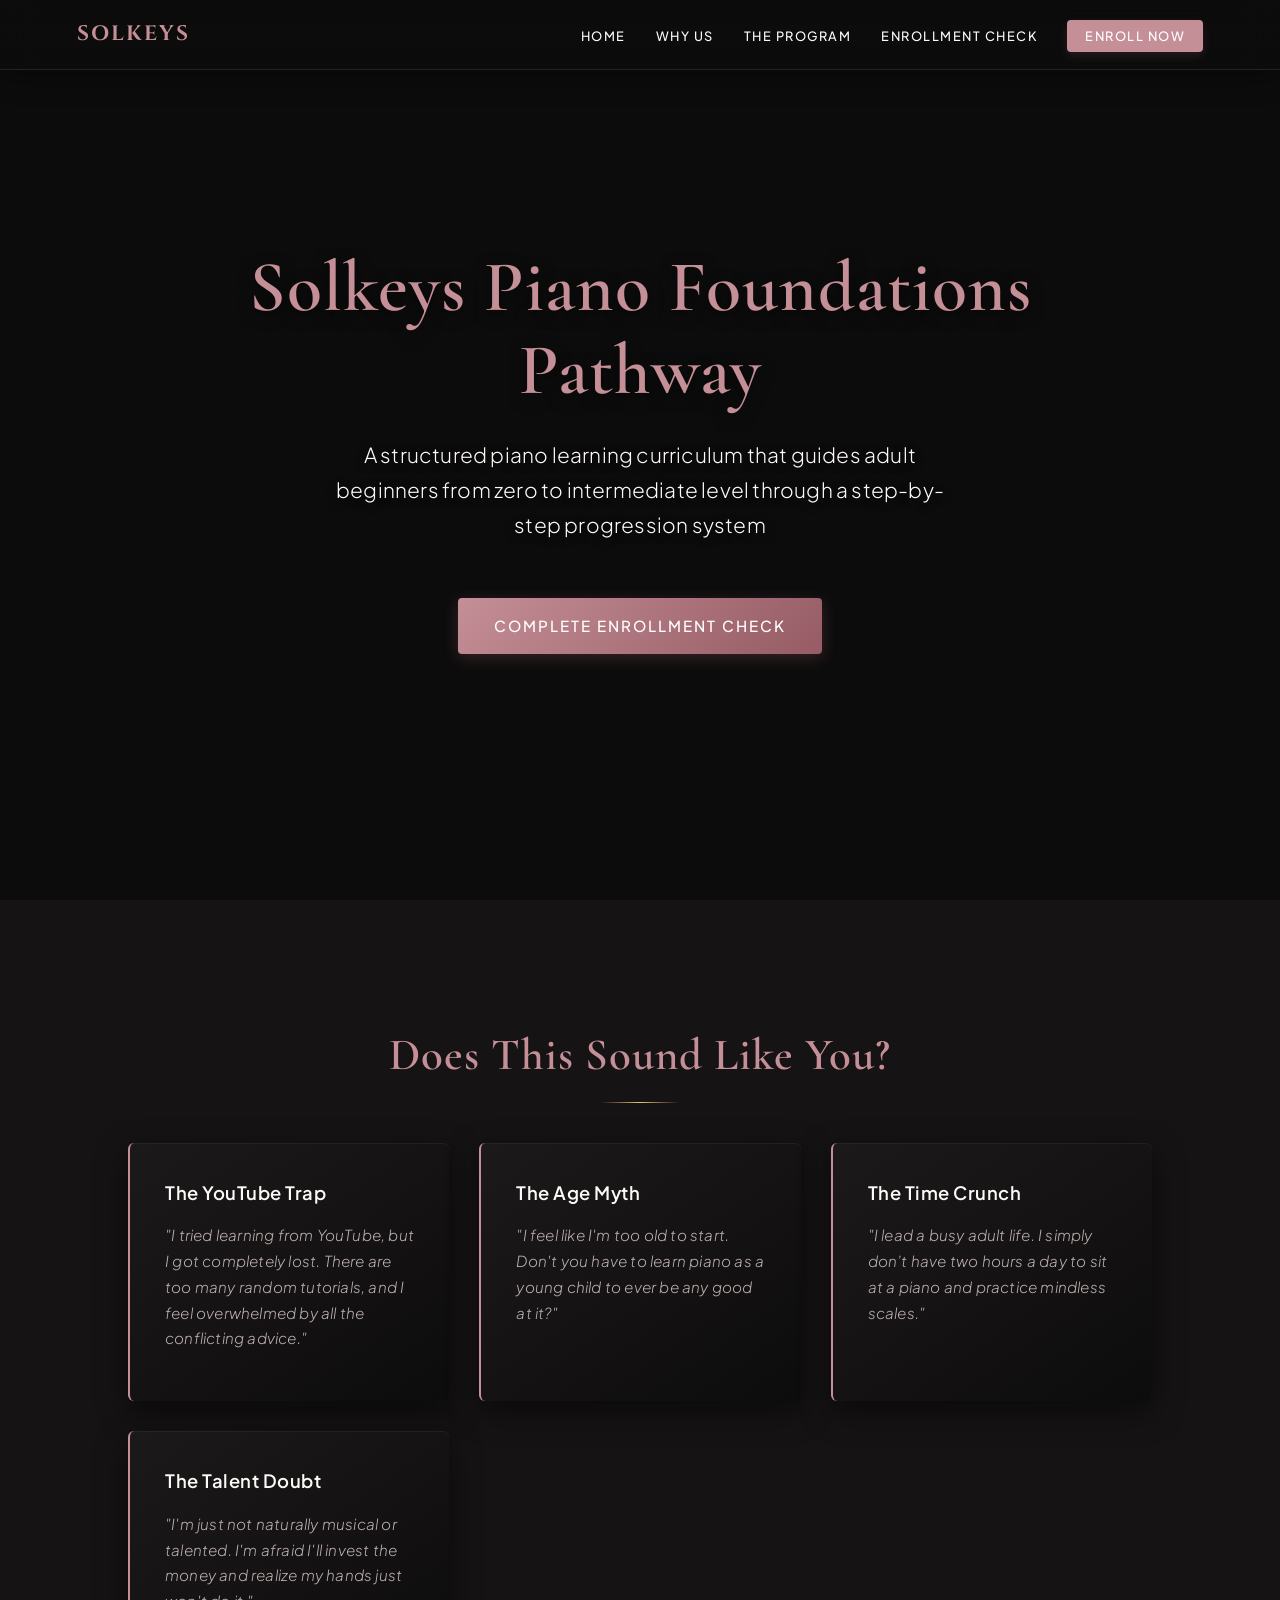
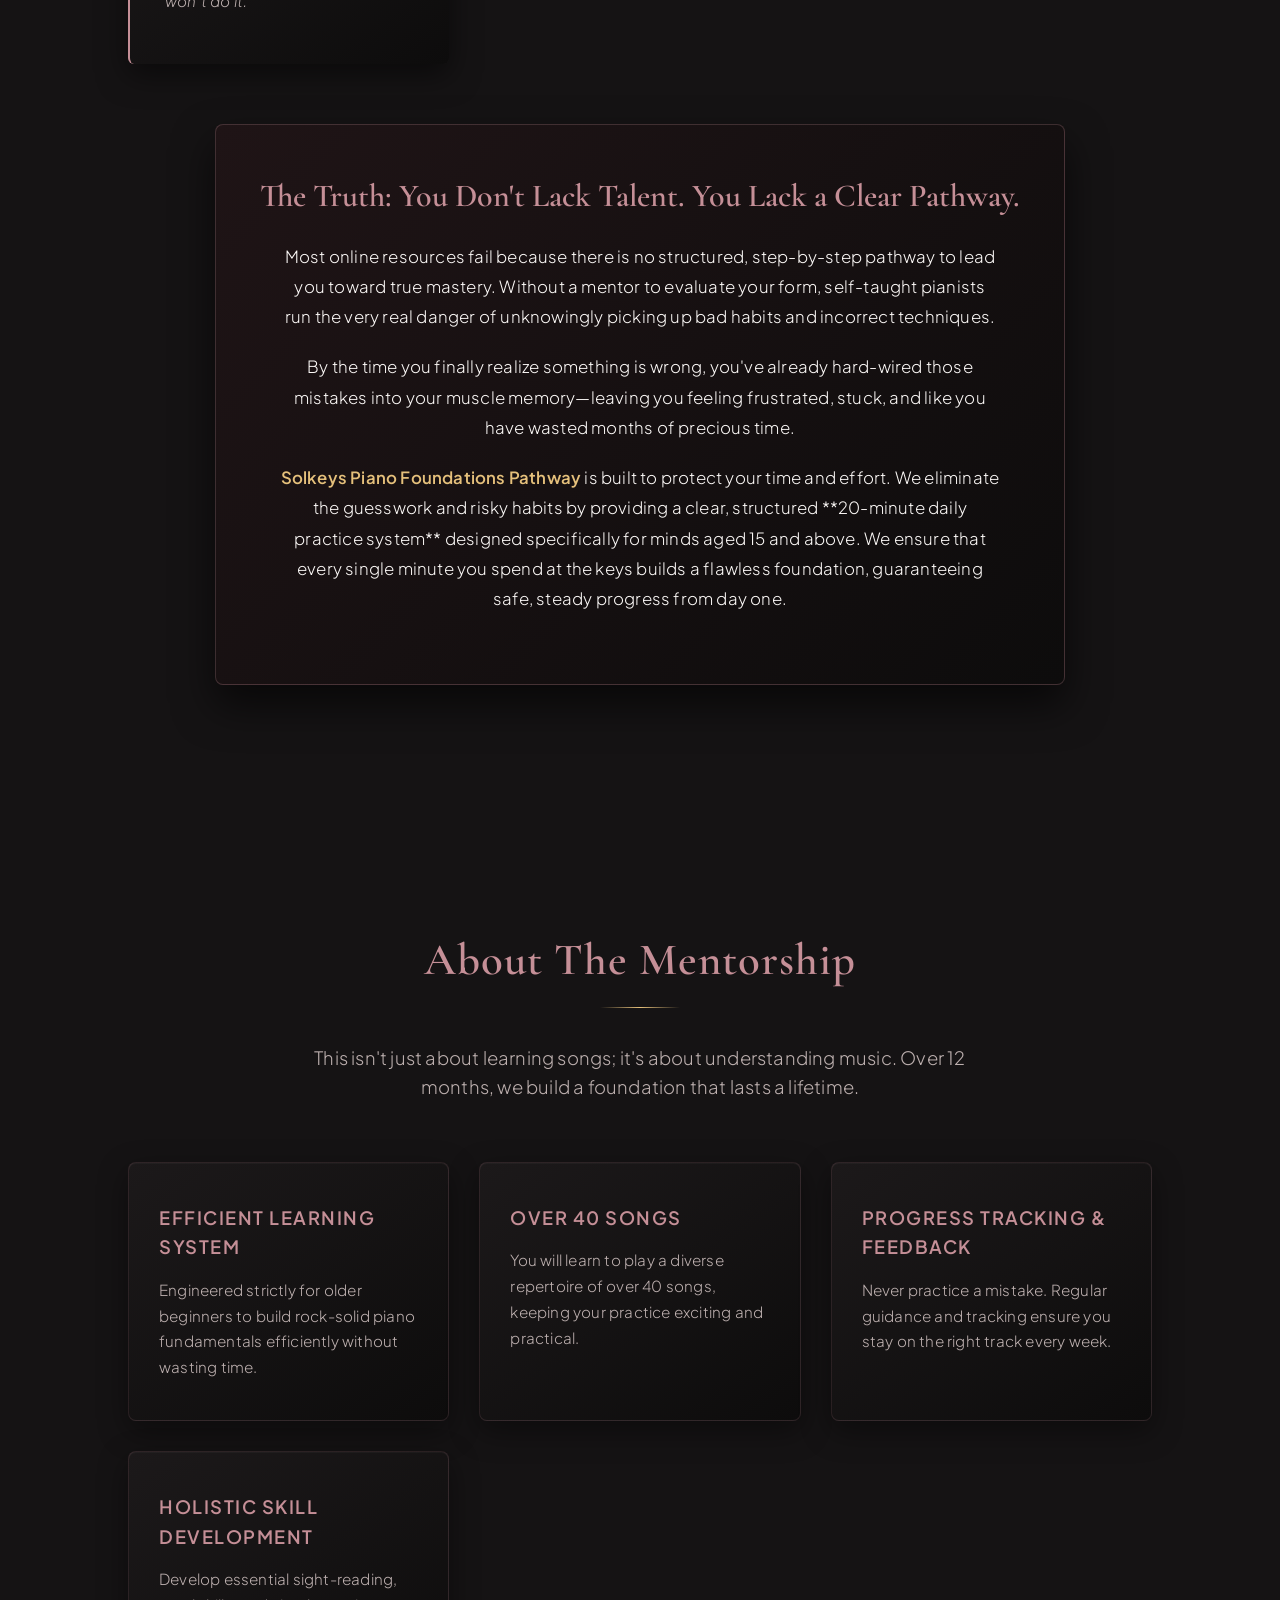
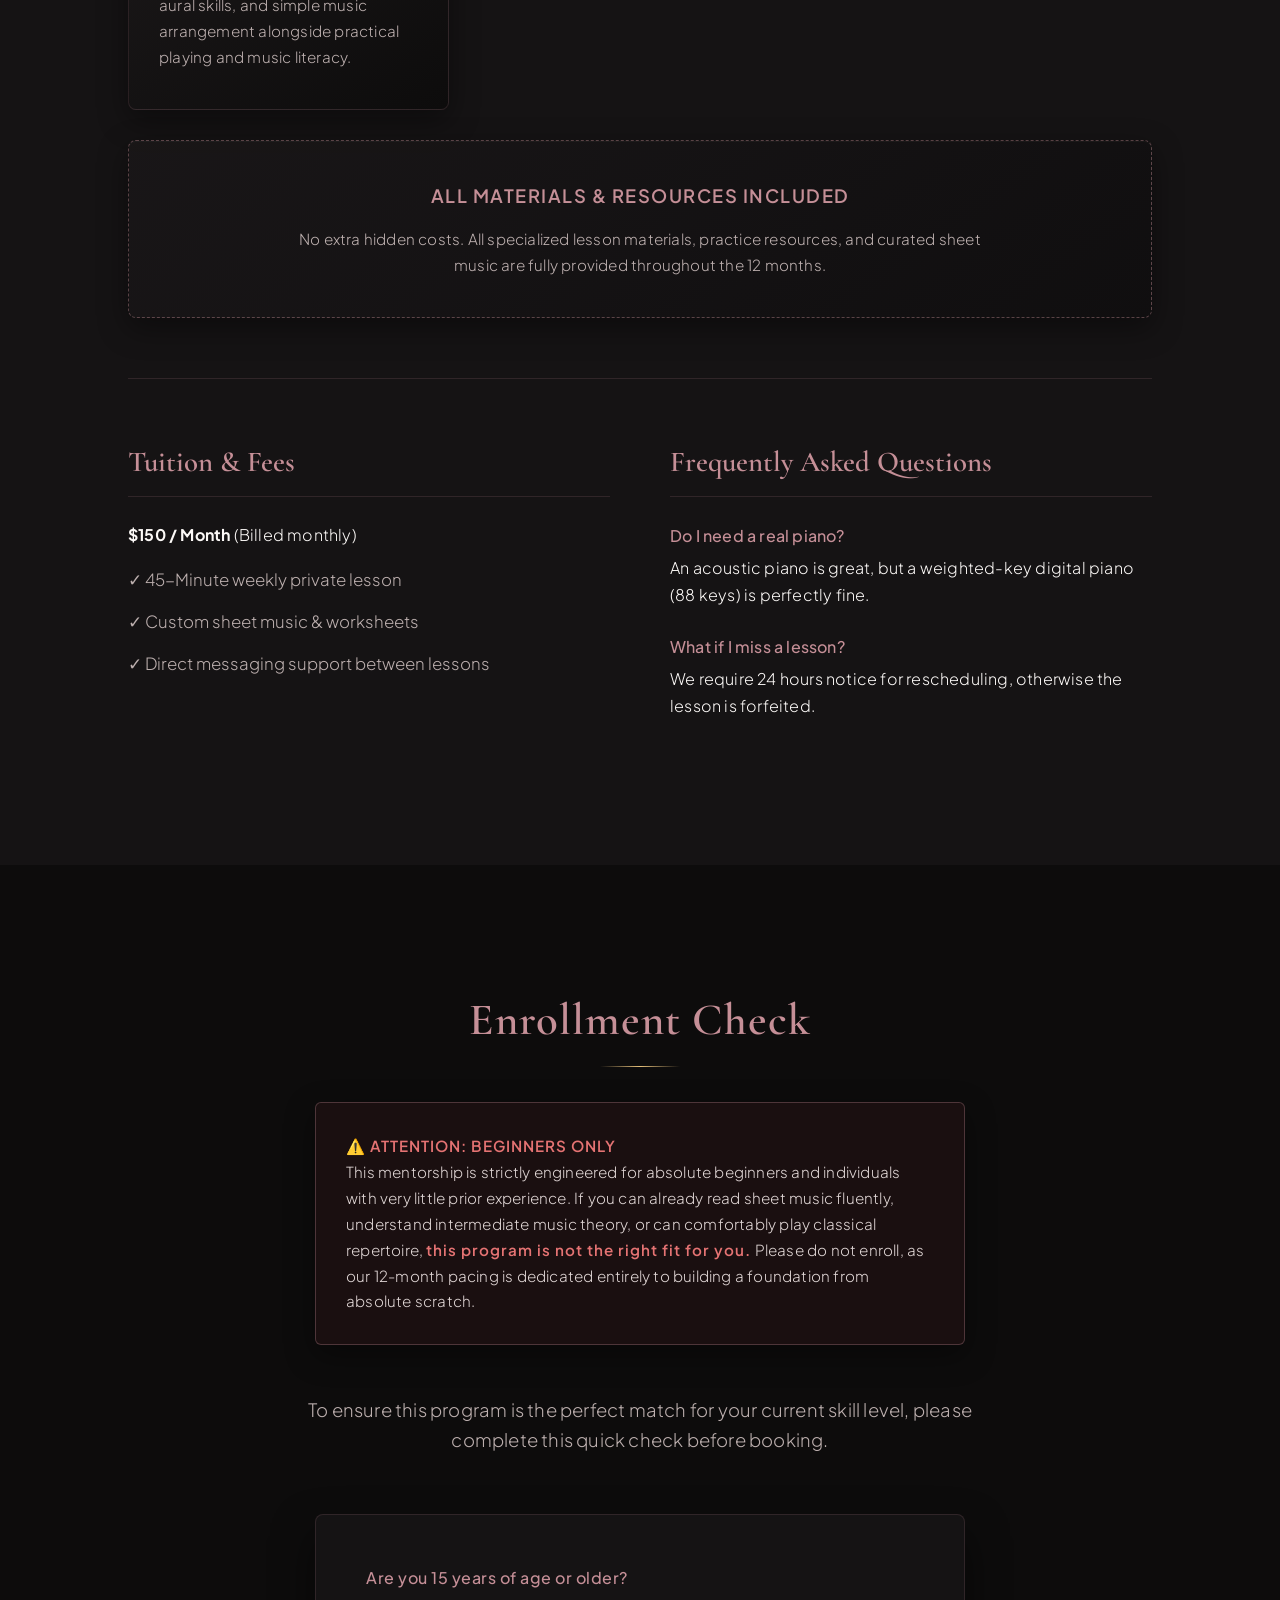
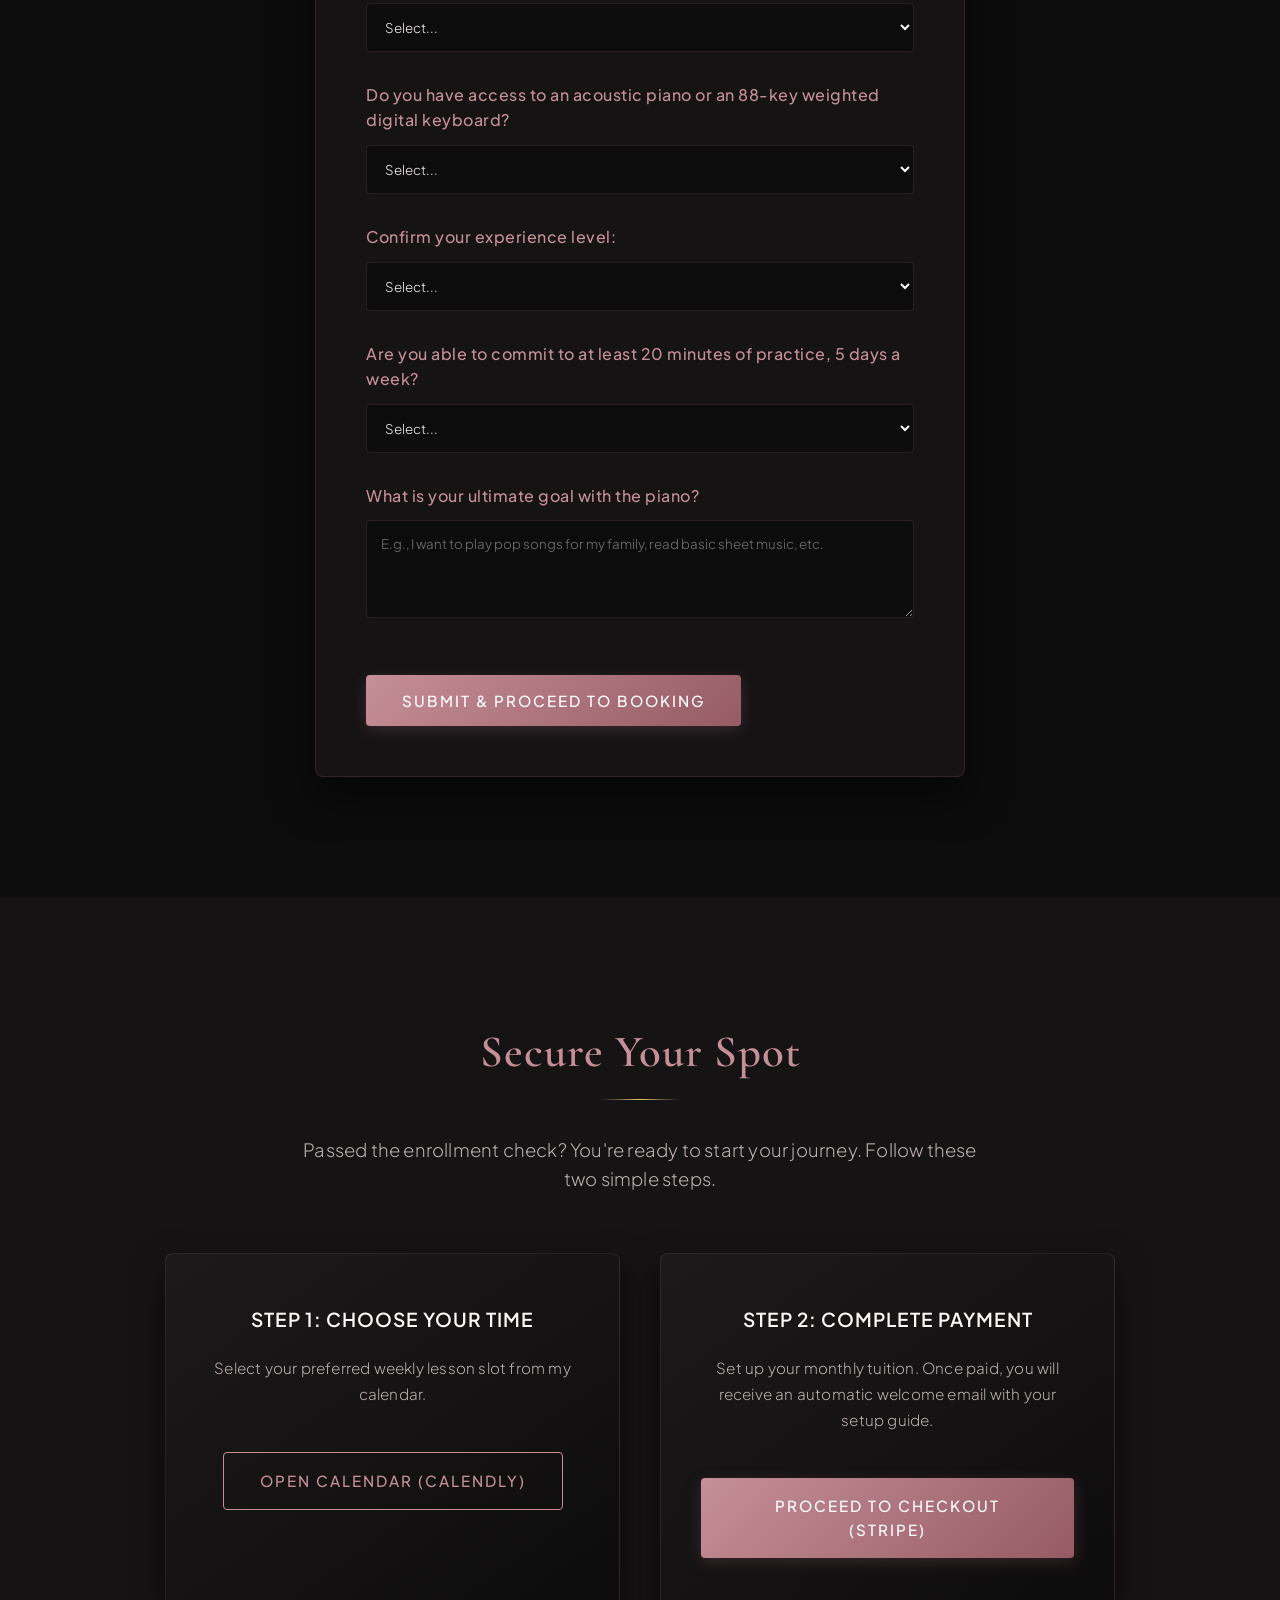
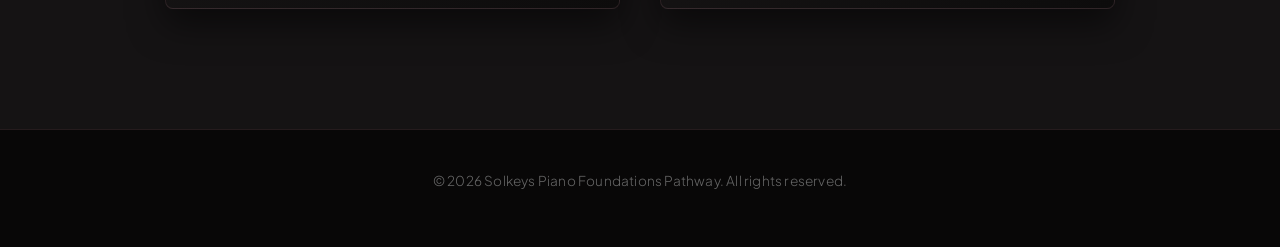
==== index.html @ 9fdcf942 "Halfway done" ====
<!DOCTYPE html>
<html lang="en">

<head>
    <meta charset="UTF-8">
    <meta name="viewport" content="width=device-width, initial-scale=1.0">
    <title>Solkeys Piano Foundations Pathway</title>
    <link rel="stylesheet" href="style.css">
    <!-- Google Fonts for a premium look -->
    <link
        href="https://fonts.googleapis.com/css2?family=Cinzel:wght@400;600;700&family=Cormorant+Garamond:ital,wght@0,400;0,500;0,600;0,700;1,400&family=Plus+Jakarta+Sans:wght@300;400;500;600;700&display=swap"
        rel="stylesheet">
    <!-- Calendly widget CSS -->
    <link href="https://assets.calendly.com/assets/external/widget.css" rel="stylesheet">
</head>

<body>

    <!-- Navigation -->
    <nav>
        <div class="logo">Solkeys</div>
        <div class="menu-toggle" id="mobile-menu" aria-label="Toggle navigation" role="button" tabindex="0">
            <span class="bar"></span>
            <span class="bar"></span>
            <span class="bar"></span>
        </div>
        <ul class="nav-links">
            <li><a href="#hero">Home</a></li>
            <li><a href="#objections">Why Us</a></li>
            <li><a href="#program">The Program</a></li>
            <li><a href="#quiz">Enrollment Check</a></li>
            <li><a href="#enroll" class="btn-small">Enroll Now</a></li>
        </ul>
    </nav>

    <!-- Landing/Hero Section -->
    <header id="hero">
        <div class="hero-content">
            <h1>Solkeys Piano Foundations Pathway</h1>
            <p>A structured piano learning curriculum that guides adult beginners from zero to intermediate level
                through a step-by-step progression system</p>
            <a href="#quiz" class="btn">Complete Enrollment Check</a>
        </div>
    </header>

    <!-- "Is This You" Section -->
    <section id="objections">
        <h2>Does This Sound Like You?</h2>
        <div class="divider"></div>

        <div class="grid-container">
            <div class="objection-card">
                <h3>The YouTube Trap</h3>
                <p>"I tried learning from YouTube, but I got completely lost. There are too many random tutorials, and I
                    feel overwhelmed by all the conflicting advice."</p>
            </div>

            <div class="objection-card">
                <h3>The Age Myth</h3>
                <p>"I feel like I'm too old to start. Don't you have to learn piano as a young child to ever be any good
                    at it?"</p>
            </div>

            <div class="objection-card">
                <h3>The Time Crunch</h3>
                <p>"I lead a busy adult life. I simply don’t have two hours a day to sit at a piano and practice
                    mindless scales."</p>
            </div>

            <div class="objection-card">
                <h3>The Talent Doubt</h3>
                <p>"I'm just not naturally musical or talented. I'm afraid I'll invest the money and realize my hands
                    just won't do it."</p>
            </div>
        </div>

        <!-- The Breakthrough System Statement -->
        <div class="system-breakthrough">
            <h3>The Truth: You Don't Lack Talent. You Lack a Clear Pathway.</h3>
            <p>Most online resources fail because there is no structured, step-by-step pathway to lead you toward true
                mastery. Without a mentor to evaluate your form, self-taught pianists run the very real danger of
                unknowingly picking up bad habits and incorrect techniques.</p>
            <p>By the time you finally realize something is wrong, you've already hard-wired those mistakes into your
                muscle memory—leaving you feeling frustrated, stuck, and like you have wasted months of precious time.
            </p>
            <p><strong>Solkeys Piano Foundations Pathway</strong> is built to protect your time and effort. We
                eliminate the guesswork and risky habits by providing a clear, structured **20-minute daily practice
                system** designed specifically for minds aged 15 and above. We ensure that every single minute you spend
                at the keys builds a flawless foundation, guaranteeing safe, steady progress from day one.</p>
        </div>
    </section>

    <!-- Program Details Section -->
    <section id="program">
        <h2>About The Mentorship</h2>
        <div class="divider"></div>
        <p class="section-intro">This isn't just about learning songs; it's about understanding music. Over 12 months,
            we build a foundation that lasts a lifetime.</p>

        <!-- 12-Month Program Features Grid -->
        <div class="program-features">
            <div class="feature-card">
                <h3>Efficient Learning System</h3>
                <p>Engineered strictly for older beginners to build rock-solid piano fundamentals efficiently without
                    wasting time.</p>
            </div>

            <div class="feature-card">
                <h3>Over 40 Songs</h3>
                <p>You will learn to play a diverse repertoire of over 40 songs, keeping your practice exciting and
                    practical.</p>
            </div>

            <div class="feature-card">
                <h3>Progress Tracking & Feedback</h3>
                <p>Never practice a mistake. Regular guidance and tracking ensure you stay on the right track every
                    week.</p>
            </div>

            <div class="feature-card">
                <h3>Holistic Skill Development</h3>
                <p>Develop essential sight-reading, aural skills, and simple music arrangement alongside practical
                    playing and music literacy.</p>
            </div>

            <div class="feature-card full-width-feature">
                <h3>All Materials & Resources Included</h3>
                <p>No extra hidden costs. All specialized lesson materials, practice resources, and curated sheet music
                    are fully provided throughout the 12 months.</p>
            </div>
        </div>

        <div class="fees-faq">
            <div class="fees">
                <h3>Tuition & Fees</h3>
                <p><strong>$150 / Month</strong> (Billed monthly)</p>
                <ul>
                    <li>✓ 45-Minute weekly private lesson</li>
                    <li>✓ Custom sheet music & worksheets</li>
                    <li>✓ Direct messaging support between lessons</li>
                </ul>
            </div>
            <div class="faq">
                <h3>Frequently Asked Questions</h3>
                <p><strong>Do I need a real piano?</strong><br>An acoustic piano is great, but a weighted-key digital
                    piano (88 keys) is perfectly fine.</p>
                <p><strong>What if I miss a lesson?</strong><br>We require 24 hours notice for rescheduling, otherwise
                    the lesson is forfeited.</p>
            </div>
        </div>
    </section>

    <!-- Enrollment Check Section -->
    <section id="quiz">
        <h2>Enrollment Check</h2>
        <div class="divider"></div>

        <!-- Beginners Only Warning Box -->
        <div class="warning-box">
            <p><strong>⚠️ ATTENTION: BEGINNERS ONLY</strong><br>
                This mentorship is strictly engineered for absolute beginners and individuals with very little prior
                experience. If you can already read sheet music fluently, understand intermediate music theory, or can
                comfortably play classical repertoire, <strong>this program is not the right fit for you.</strong>
                Please do not enroll, as our 12-month pacing is dedicated entirely to building a foundation from
                absolute scratch.</p>
        </div>

        <p class="section-intro">To ensure this program is the perfect match for your current skill level, please
            complete this quick check before booking.</p>

        <form class="quiz-form" action="#" method="POST">
            <div class="form-group">
                <label>Are you 15 years of age or older?</label>
                <select required>
                    <option value="">Select...</option>
                    <option value="yes">Yes</option>
                    <option value="no">No</option>
                </select>
            </div>

            <div class="form-group">
                <label>Do you have access to an acoustic piano or an 88-key weighted digital keyboard?</label>
                <select required>
                    <option value="">Select...</option>
                    <option value="yes">Yes</option>
                    <option value="no">No, but I will get one before lessons start</option>
                    <option value="none">No</option>
                </select>
            </div>

            <div class="form-group">
                <label>Confirm your experience level:</label>
                <select required>
                    <option value="">Select...</option>
                    <option value="beginner">I am an absolute beginner (Perfect Fit)</option>
                    <option value="little">I played a little bit years ago (Perfect Fit)</option>
                    <option value="advanced">I am intermediate/advanced (I understand I should not enroll)</option>
                </select>
            </div>

            <div class="form-group">
                <label>Are you able to commit to at least 20 minutes of practice, 5 days a week?</label>
                <select required>
                    <option value="">Select...</option>
                    <option value="yes">Yes</option>
                    <option value="no">No</option>
                </select>
            </div>

            <div class="form-group">
                <label>What is your ultimate goal with the piano?</label>
                <textarea rows="4"
                    placeholder="E.g., I want to play pop songs for my family, read basic sheet music, etc."
                    required></textarea>
            </div>

            <button type="submit" class="btn">Submit & Proceed to Booking</button>
        </form>
    </section>

    <!-- Booking & Checkout Section -->
    <section id="enroll">
        <h2>Secure Your Spot</h2>
        <div class="divider"></div>
        <p class="section-intro">Passed the enrollment check? You're ready to start your journey. Follow these two
            simple steps.</p>

        <div class="enroll-steps">
            <div class="step">
                <h3>Step 1: Choose Your Time</h3>
                <p>Select your preferred weekly lesson slot from my calendar.</p>
                <!-- Replace the '#' with your Calendly link -->
                <a href="https://calendly.com/sol-keypiano/30min"
                    onclick="Calendly.initPopupWidget({url: 'https://calendly.com/sol-keypiano/30min'}); return false;"
                    class="btn btn-outline">Open Calendar (Calendly)</a>
            </div>
            <div class="step">
                <h3>Step 2: Complete Payment</h3>
                <p>Set up your monthly tuition. Once paid, you will receive an automatic welcome email with your setup
                    guide.</p>
                <!-- Replace the '#' with your Stripe Payment Link -->
                <a href="#" class="btn" target="_blank">Proceed to Checkout (Stripe)</a>
            </div>
        </div>
    </section>

    <footer>
        <p>&copy; 2026 Solkeys Piano Foundations Pathway. All rights reserved.</p>
    </footer>

    <script>
        const mobileMenu = document.getElementById('mobile-menu');
        const navLinks = document.querySelector('.nav-links');
        const navItems = document.querySelectorAll('.nav-links a');

        // Toggle mobile menu active class
        mobileMenu.addEventListener('click', () => {
            mobileMenu.classList.toggle('active');
            navLinks.classList.toggle('active');
        });

        // Close menu when a link is clicked
        navItems.forEach(item => {
            item.addEventListener('click', () => {
                mobileMenu.classList.remove('active');
                navLinks.classList.remove('active');
            });
        });
    </script>

    <!-- Calendly link widget script -->
    <script src="https://assets.calendly.com/assets/external/widget.js" type="text/javascript" async></script>

</body>

</html>
---- style.css ----
/* --- Global Variables for Black & Rose Gold Theme --- */
:root {
    --bg-dark: #0d0c0c;
    /* Luxury deep warm black */
    --bg-light: #151314;
    /* Warm dark charcoal */
    --bg-card: #1c191a;
    /* Textured lighter charcoal */
    --text-main: #fcf9f7;
    /* Soft warm ivory/white */
    --text-muted: #bcafae;
    /* Soft rose-gray for secondary text */
    --rose-gold: #c58f97;
    /* Primary metallic-toned rose gold */
    --rose-gold-dark: #965b64;
    /* Deep copper rose gold */
    --rose-gold-hover: #dfa3ad;
    /* Highlight rose gold for hovers */
    --gold-accent: #e5c07b;
    /* Champagne gold accent */
    --border-color: rgba(197, 143, 151, 0.15);
    /* Subtle metallic border tint */

    --font-heading: 'Cormorant Garamond', serif;
    --font-body: 'Plus Jakarta Sans', sans-serif;
    --font-accent: 'Cinzel', serif;
}

/* --- Base Reset --- */
* {
    margin: 0;
    padding: 0;
    box-sizing: border-box;
}

body {
    background-color: var(--bg-dark);
    color: var(--text-main);
    font-family: var(--font-body);
    line-height: 1.6;
    scroll-behavior: smooth;
}

/* --- Typography --- */
h1,
h2,
h3 {
    font-family: var(--font-heading);
    color: var(--rose-gold);
    font-weight: 600;
}

p {
    margin-bottom: 15px;
    font-weight: 300;
    letter-spacing: 0.2px;
}

/* --- Navigation --- */
nav {
    display: flex;
    justify-content: space-between;
    align-items: center;
    padding: 18px 6%;
    background-color: rgba(13, 12, 12, 0.75);
    backdrop-filter: blur(15px);
    -webkit-backdrop-filter: blur(15px);
    position: fixed;
    width: 100%;
    top: 0;
    z-index: 1000;
    border-bottom: 1px solid var(--border-color);
    box-shadow: 0 4px 30px rgba(0, 0, 0, 0.4);
}

.logo {
    font-family: var(--font-accent);
    font-size: 1.3rem;
    font-weight: 700;
    color: var(--rose-gold);
    letter-spacing: 2px;
    text-transform: uppercase;
}

.nav-links {
    list-style: none;
    display: flex;
    gap: 30px;
    align-items: center;
}

.nav-links a {
    color: var(--text-main);
    text-decoration: none;
    font-size: 0.8rem;
    font-weight: 500;
    text-transform: uppercase;
    letter-spacing: 1.5px;
    transition: color 0.3s;
}

.nav-links a:hover {
    color: var(--rose-gold);
}

/* Mobile Navigation Toggle (Hidden by default on Desktop) */
.menu-toggle {
    display: none;
    flex-direction: column;
    justify-content: space-between;
    width: 30px;
    height: 21px;
    cursor: pointer;
}

.menu-toggle .bar {
    height: 3px;
    width: 100%;
    background-color: var(--rose-gold);
    border-radius: 10px;
    transition: all 0.3s ease-in-out;
}

/* Animate Hamburger into 'X' when active */
.menu-toggle.active .bar:nth-child(2) {
    opacity: 0;
    transform: translateX(-10px);
}

.menu-toggle.active .bar:nth-child(1) {
    transform: translateY(9px) rotate(45deg);
}

.menu-toggle.active .bar:nth-child(3) {
    transform: translateY(-9px) rotate(-45deg);
}

/* --- Buttons --- */
.btn {
    display: inline-block;
    background: linear-gradient(135deg, var(--rose-gold) 0%, var(--rose-gold-dark) 100%);
    color: #fff;
    padding: 16px 36px;
    text-decoration: none;
    font-family: var(--font-body);
    font-weight: 500;
    font-size: 0.95rem;
    text-transform: uppercase;
    letter-spacing: 2px;
    border-radius: 4px;
    border: none;
    cursor: pointer;
    box-shadow: 0 4px 15px rgba(150, 91, 100, 0.3);
    transition: all 0.3s cubic-bezier(0.25, 0.8, 0.25, 1);
    margin-top: 20px;
}

.btn:hover {
    background: linear-gradient(135deg, var(--rose-gold-hover) 0%, var(--rose-gold) 100%);
    transform: translateY(-2px);
    box-shadow: 0 6px 20px rgba(223, 163, 173, 0.4);
}

.btn-small {
    background: var(--rose-gold);
    color: #fff !important;
    padding: 8px 18px;
    border-radius: 4px;
    font-weight: 600;
    box-shadow: 0 4px 10px rgba(150, 91, 100, 0.2);
}

.btn-small:hover {
    background: var(--rose-gold-hover) !important;
    box-shadow: 0 4px 12px rgba(223, 163, 173, 0.3);
}

.btn-outline {
    background: transparent;
    border: 1px solid var(--rose-gold);
    color: var(--rose-gold);
    box-shadow: none;
}

.btn-outline:hover {
    background-color: rgba(197, 143, 151, 0.08);
    color: var(--rose-gold-hover);
    border-color: var(--rose-gold-hover);
}

/* --- Sections Common --- */
section {
    padding: 120px 10%;
}

section:nth-child(even) {
    background-color: var(--bg-light);
}

h2 {
    font-size: 2.8rem;
    text-align: center;
    margin-bottom: 10px;
    letter-spacing: 1px;
}

.divider {
    width: 80px;
    height: 1px;
    background: linear-gradient(90deg, transparent, var(--gold-accent) 50%, transparent);
    margin: 0 auto 35px auto;
}

.section-intro {
    text-align: center;
    max-width: 700px;
    margin: 0 auto 60px auto;
    font-size: 1.15rem;
    color: var(--text-muted);
    font-weight: 300;
}

/* --- Hero Section --- */
#hero {
    height: 100vh;
    display: flex;
    align-items: center;
    justify-content: center;
    text-align: center;
    background: linear-gradient(rgba(13, 12, 12, 0.8), rgba(13, 12, 12, 0.8)), url('https://images.unsplash.com/photo-1552422535-c45813c61732?ixlib=rb-1.2.1&auto=format&fit=crop&w=1950&q=80') center/cover;
    padding: 0 10%;
    position: relative;
}

.hero-content h1 {
    font-size: 4.5rem;
    margin-bottom: 25px;
    line-height: 1.15;
    font-weight: 600;
    letter-spacing: 1px;
    text-shadow: 0 4px 15px rgba(0, 0, 0, 0.6);
}

.hero-content p {
    font-size: 1.3rem;
    max-width: 650px;
    margin: 0 auto 35px auto;
    color: var(--text-main);
    font-weight: 300;
    line-height: 1.7;
    text-shadow: 0 2px 10px rgba(0, 0, 0, 0.5);
}

/* --- Objections Section Styling --- */
#objections {
    background-color: var(--bg-light);
}

.grid-container {
    display: grid;
    grid-template-columns: repeat(auto-fit, minmax(260px, 1fr));
    gap: 30px;
    margin-bottom: 60px;
    margin-top: 40px;
}

.objection-card {
    background: linear-gradient(145deg, var(--bg-card) 0%, var(--bg-dark) 100%);
    padding: 35px;
    border-left: 2px solid var(--rose-gold);
    border-radius: 6px;
    box-shadow: 0 10px 30px rgba(0, 0, 0, 0.5), inset 0 1px 0 rgba(255, 255, 255, 0.05);
    transition: all 0.4s cubic-bezier(0.165, 0.84, 0.44, 1);
}

.objection-card:hover {
    transform: translateY(-5px);
    border-left-color: var(--rose-gold-hover);
    box-shadow: 0 15px 40px rgba(197, 143, 151, 0.1), 0 10px 30px rgba(0, 0, 0, 0.5), inset 0 1px 0 rgba(255, 255, 255, 0.08);
}

.objection-card h3 {
    font-family: var(--font-body);
    font-size: 1.15rem;
    margin-bottom: 15px;
    color: var(--text-main);
    font-weight: 600;
    letter-spacing: 0.5px;
}

.objection-card p {
    font-style: italic;
    color: var(--text-muted);
    font-size: 0.95rem;
    line-height: 1.7;
    font-weight: 300;
}

/* --- System Breakthrough Card --- */
.system-breakthrough {
    background: linear-gradient(135deg, #1f1416 0%, var(--bg-dark) 100%);
    border: 1px solid rgba(197, 143, 151, 0.25);
    padding: 50px 40px;
    border-radius: 8px;
    text-align: center;
    max-width: 850px;
    margin: 60px auto 0 auto;
    box-shadow: 0 20px 40px rgba(0, 0, 0, 0.6);
}

.system-breakthrough h3 {
    font-size: 2rem;
    margin-bottom: 25px;
    color: var(--rose-gold);
    line-height: 1.3;
}

.system-breakthrough p {
    font-size: 1.05rem;
    max-width: 720px;
    margin: 0 auto 20px auto;
    color: var(--text-main);
    font-weight: 300;
    line-height: 1.8;
}

.system-breakthrough strong {
    color: var(--gold-accent);
    font-weight: 600;
}

/* --- Program Section & Features Grid --- */
.program-features {
    display: grid;
    grid-template-columns: repeat(auto-fit, minmax(280px, 1fr));
    gap: 30px;
    margin-bottom: 60px;
}

.feature-card {
    background: linear-gradient(145deg, var(--bg-card) 0%, var(--bg-dark) 100%);
    padding: 40px 30px;
    border: 1px solid var(--border-color);
    border-radius: 8px;
    box-shadow: 0 10px 30px rgba(0, 0, 0, 0.4), inset 0 1px 0 rgba(255, 255, 255, 0.03);
    transition: all 0.4s cubic-bezier(0.165, 0.84, 0.44, 1);
}

.feature-card:hover {
    border-color: rgba(197, 143, 151, 0.4);
    transform: translateY(-5px);
    box-shadow: 0 15px 40px rgba(197, 143, 151, 0.08), 0 10px 30px rgba(0, 0, 0, 0.4);
}

.feature-card h3 {
    font-size: 1.15rem;
    margin-bottom: 15px;
    color: var(--rose-gold);
    font-weight: 600;
    font-family: var(--font-body);
    text-transform: uppercase;
    letter-spacing: 1.5px;
}

.feature-card p {
    color: var(--text-muted);
    font-size: 0.95rem;
    line-height: 1.7;
    margin-bottom: 0;
    font-weight: 300;
}

.full-width-feature {
    grid-column: 1 / -1;
    border: 1px dashed rgba(197, 143, 151, 0.4);
    background: linear-gradient(145deg, rgba(28, 25, 26, 0.6) 0%, rgba(13, 12, 12, 0.6) 100%);
    text-align: center;
}

.full-width-feature p {
    max-width: 700px;
    margin: 0 auto;
}

.fees-faq {
    display: flex;
    gap: 60px;
    border-top: 1px solid var(--border-color);
    padding-top: 60px;
}

.fees,
.faq {
    flex: 1;
}

.fees h3,
.faq h3 {
    font-size: 1.8rem;
    margin-bottom: 25px;
    border-bottom: 1px solid var(--border-color);
    padding-bottom: 10px;
}

.fees ul {
    list-style: none;
    margin-top: 20px;
}

.fees ul li {
    margin-bottom: 15px;
    color: var(--text-muted);
    font-size: 1.05rem;
    font-weight: 300;
}

.faq p {
    font-size: 1rem;
    margin-bottom: 25px;
    line-height: 1.7;
}

.faq strong {
    color: var(--rose-gold);
    font-weight: 500;
    display: inline-block;
    margin-bottom: 5px;
}

/* --- Warning Box for Enrollment Check --- */
.warning-box {
    background-color: #1a0f10;
    border: 1px solid rgba(197, 143, 151, 0.3);
    padding: 30px;
    border-radius: 6px;
    max-width: 650px;
    margin: 0 auto 50px auto;
    font-size: 0.95rem;
    line-height: 1.7;
    text-align: left;
    box-shadow: 0 10px 30px rgba(0, 0, 0, 0.4);
}

.warning-box strong {
    color: #e57373;
    letter-spacing: 1px;
    font-weight: 600;
}

.warning-box p {
    margin-bottom: 0;
    font-weight: 300;
    color: #dfd5d4;
}

/* --- Quiz Form --- */
.quiz-form {
    max-width: 650px;
    margin: 0 auto;
    background-color: var(--bg-light);
    padding: 50px;
    border: 1px solid var(--border-color);
    border-radius: 8px;
    box-shadow: 0 20px 40px rgba(0, 0, 0, 0.5);
}

.form-group {
    margin-bottom: 30px;
}

.form-group label {
    display: block;
    margin-bottom: 12px;
    font-weight: 500;
    color: var(--rose-gold);
    font-size: 1rem;
    letter-spacing: 0.5px;
}

select,
textarea {
    width: 100%;
    padding: 14px;
    background-color: var(--bg-dark);
    border: 1px solid var(--border-color);
    color: var(--text-main);
    font-family: var(--font-body);
    font-weight: 300;
    border-radius: 4px;
    transition: all 0.3s ease;
}

select:focus,
textarea:focus {
    outline: none;
    border-color: var(--rose-gold);
    box-shadow: 0 0 10px rgba(197, 143, 151, 0.25);
}

/* --- Enroll Section --- */
.enroll-steps {
    display: flex;
    gap: 40px;
    max-width: 950px;
    margin: 0 auto;
}

.step {
    flex: 1;
    text-align: center;
    background: linear-gradient(145deg, var(--bg-card) 0%, var(--bg-dark) 100%);
    padding: 50px 40px;
    border: 1px solid var(--border-color);
    border-radius: 8px;
    box-shadow: 0 15px 35px rgba(0, 0, 0, 0.5);
    transition: transform 0.3s ease;
}

.step:hover {
    transform: translateY(-5px);
}

.step h3 {
    margin-bottom: 20px;
    color: var(--text-main);
    font-family: var(--font-body);
    font-weight: 600;
    text-transform: uppercase;
    font-size: 1.2rem;
    letter-spacing: 1px;
}

.step p {
    font-weight: 300;
    color: var(--text-muted);
    font-size: 0.95rem;
    line-height: 1.7;
    margin-bottom: 25px;
}

/* --- Footer --- */
footer {
    text-align: center;
    padding: 40px;
    background-color: #080707;
    border-top: 1px solid var(--border-color);
    color: #666;
    font-size: 0.85rem;
}

/* --- Responsive Media Queries --- */
@media (max-width: 768px) {
    /* Mobile Navigation Drawer */
    .menu-toggle {
        display: flex;
    }

    .nav-links {
        position: fixed;
        left: -100%;
        top: 61px;
        flex-direction: column;
        background-color: rgba(13, 12, 12, 0.98);
        backdrop-filter: blur(15px);
        -webkit-backdrop-filter: blur(15px);
        width: 100%;
        height: calc(100vh - 61px);
        text-align: center;
        transition: 0.3s ease-in-out;
        box-shadow: 0 10px 15px rgba(0, 0, 0, 0.5);
        padding: 50px 0;
        gap: 25px;
        align-items: center;
        justify-content: flex-start;
        border-top: 1px solid var(--border-color);
        overflow-y: auto;
    }

    .nav-links.active {
        left: 0;
    }

    .nav-links a {
        font-size: 1.1rem;
        display: block;
        padding: 10px 0;
    }

    .nav-links .btn-small {
        padding: 12px 30px;
        font-size: 1.1rem;
        display: inline-block;
        margin-top: 10px;
        box-shadow: 0 4px 15px rgba(150, 91, 100, 0.3);
    }

    /* Common Section Adaptations */
    section {
        padding: 70px 24px;
    }

    h2 {
        font-size: 2.2rem;
    }

    .section-intro {
        margin-bottom: 40px;
        font-size: 1.05rem;
    }

    /* Hero Section Mobile Styling */
    #hero {
        padding: 120px 24px 70px 24px;
        height: auto;
        min-height: 100vh;
    }

    .hero-content h1 {
        font-size: 2.8rem;
        line-height: 1.25;
    }

    .hero-content p {
        font-size: 1.1rem;
        margin-bottom: 30px;
    }

    /* Breakthrough Section Card */
    .system-breakthrough {
        padding: 35px 24px;
        margin-top: 40px;
    }

    .system-breakthrough h3 {
        font-size: 1.6rem;
    }

    .system-breakthrough p {
        font-size: 1rem;
    }

    /* Program Section Grid Adjustments */
    .program-features {
        gap: 20px;
    }

    .feature-card {
        padding: 30px 24px;
    }

    /* Fees & FAQ column layout */
    .fees-faq {
        flex-direction: column;
        gap: 45px;
        padding-top: 45px;
    }

    /* Warning box adjustments */
    .warning-box {
        padding: 24px;
        margin-bottom: 35px;
    }

    /* Quiz form adjustments */
    .quiz-form {
        padding: 35px 24px;
    }

    /* Secure Your Spot Step cards column layout */
    .enroll-steps {
        flex-direction: column;
        gap: 24px;
    }

    .step {
        padding: 40px 24px;
    }
}
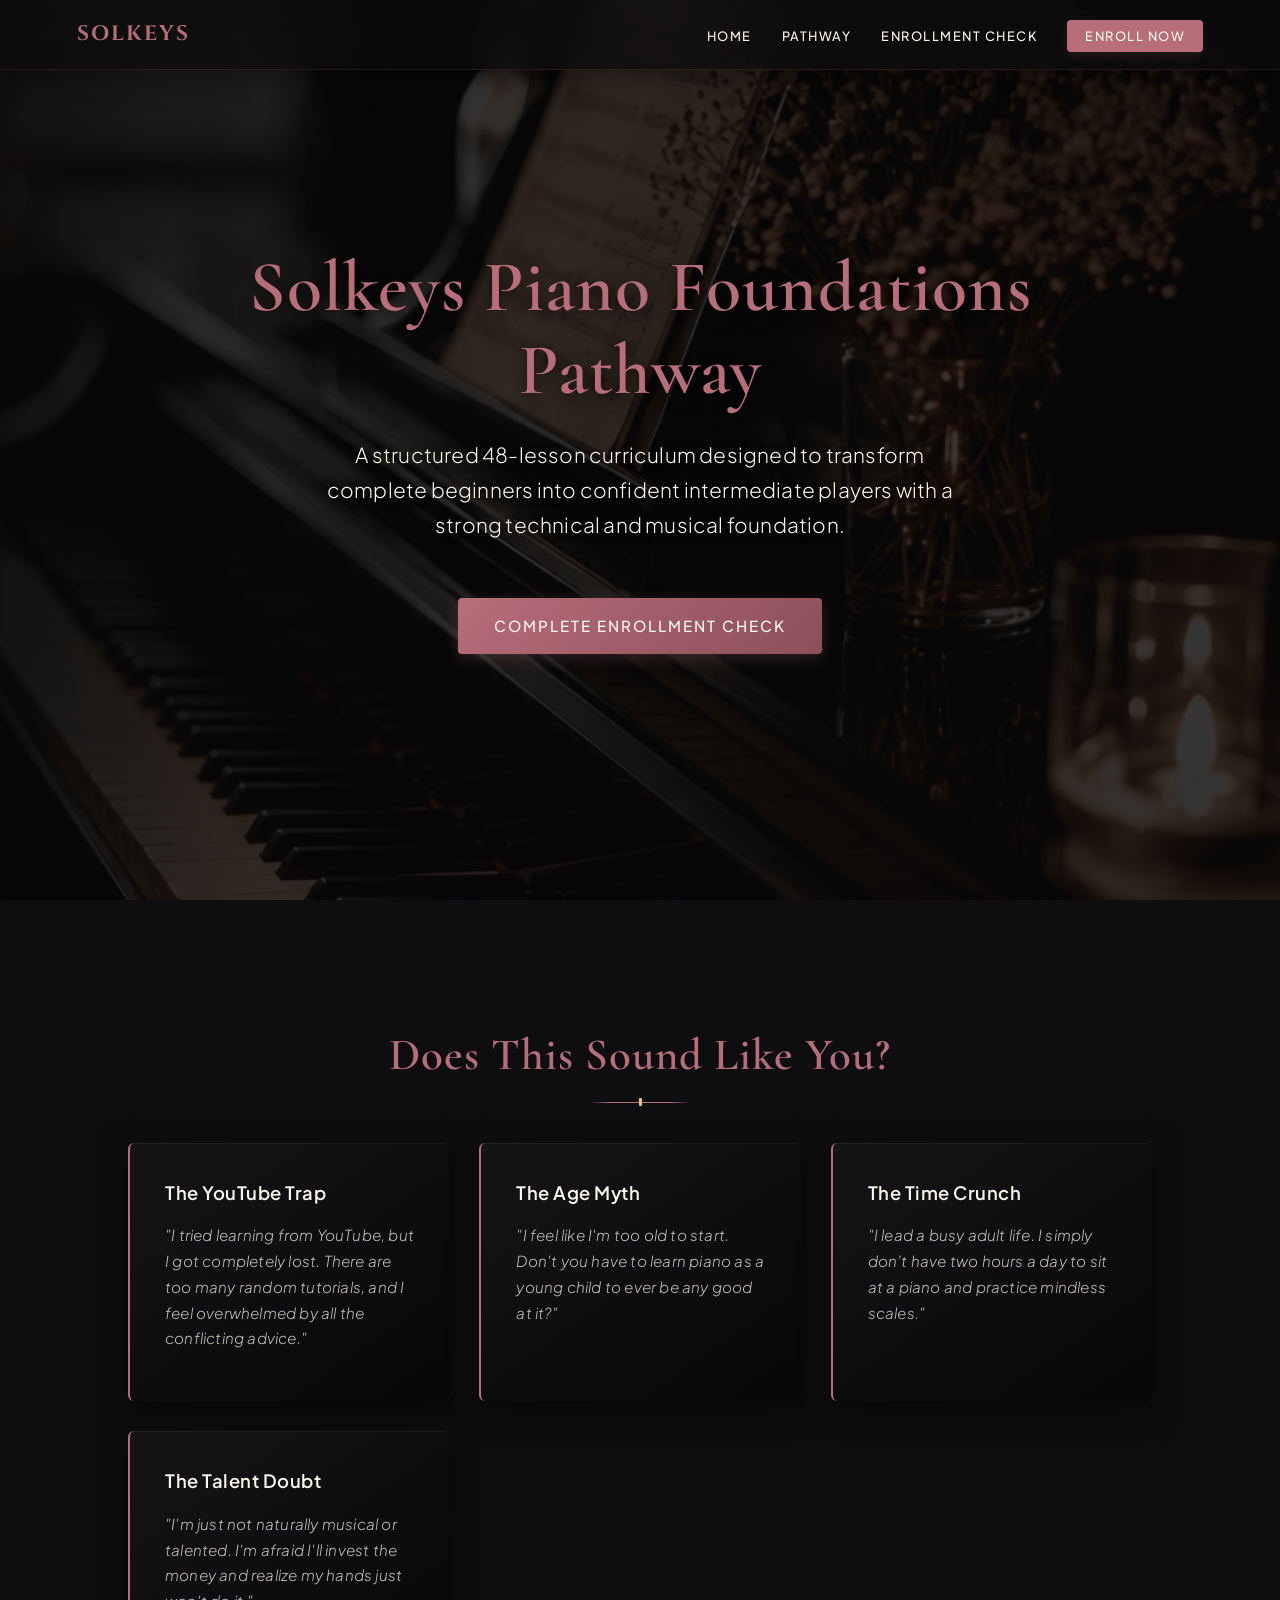
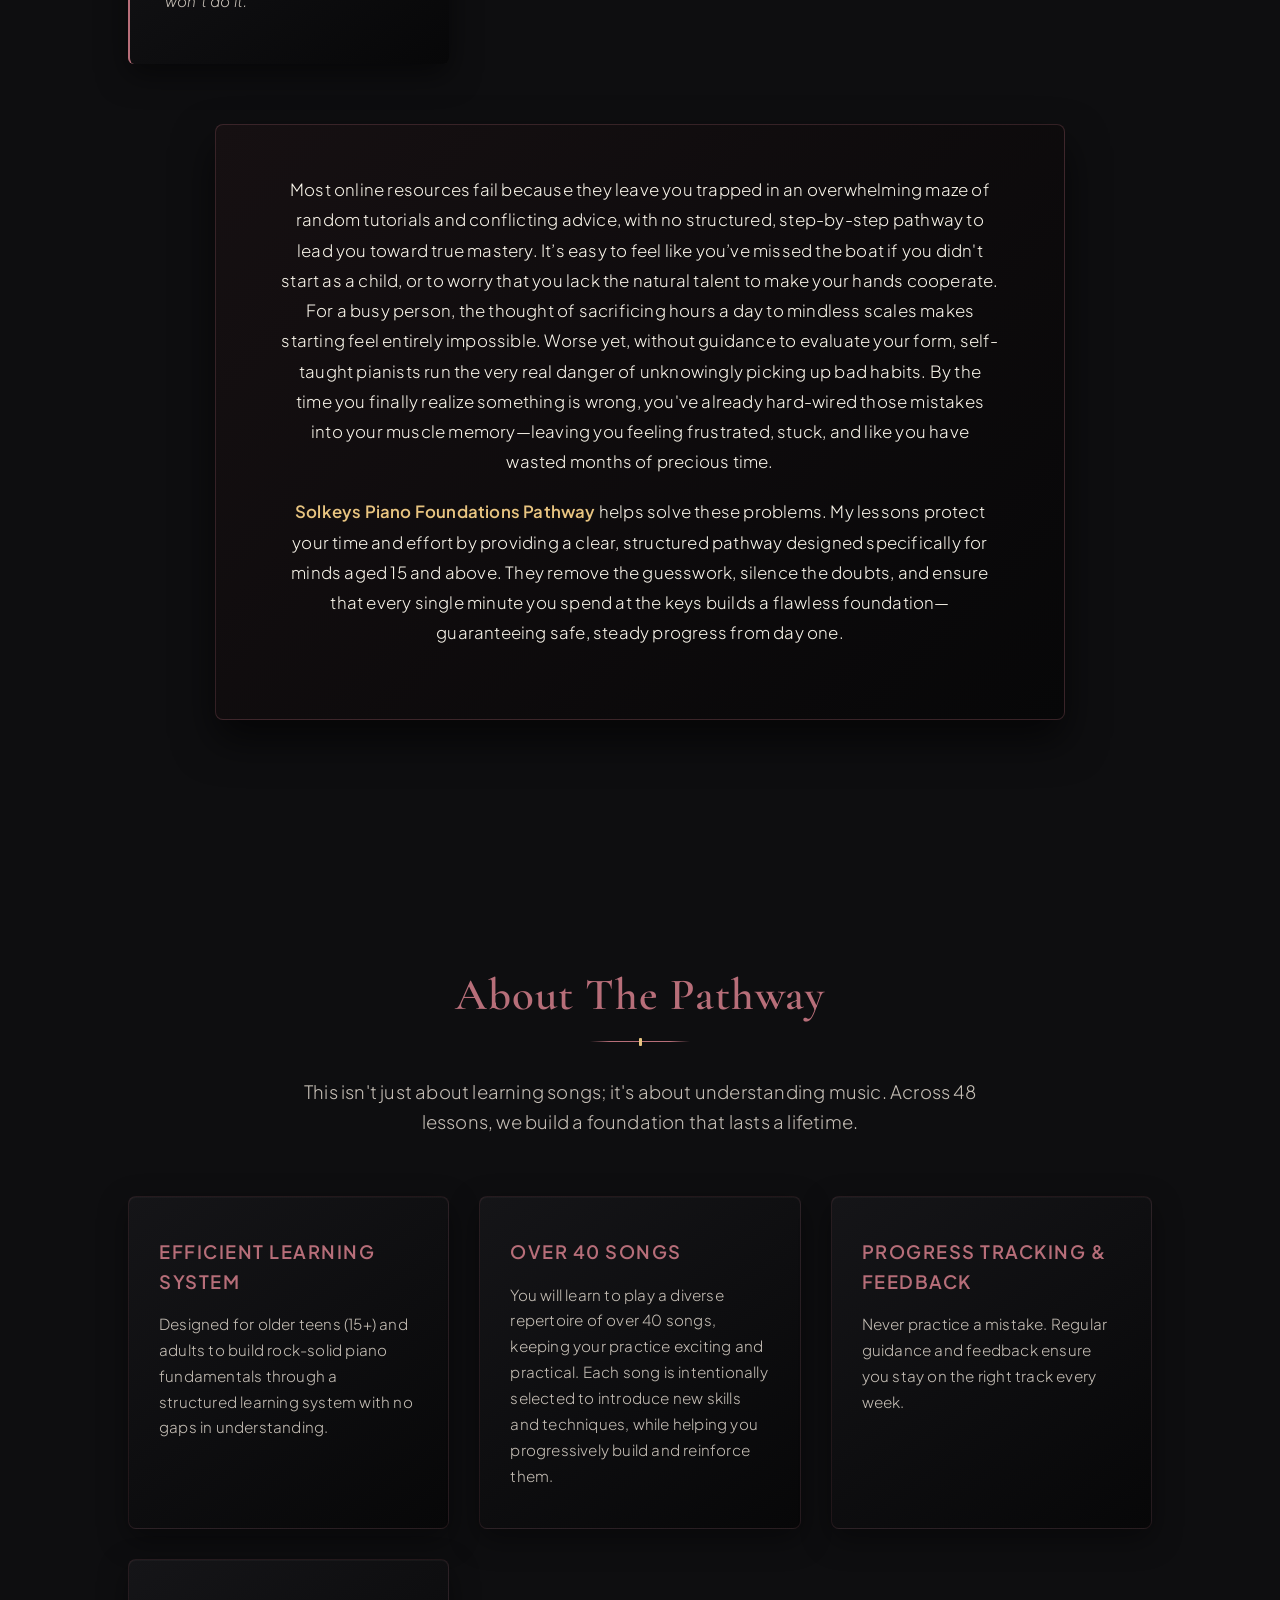
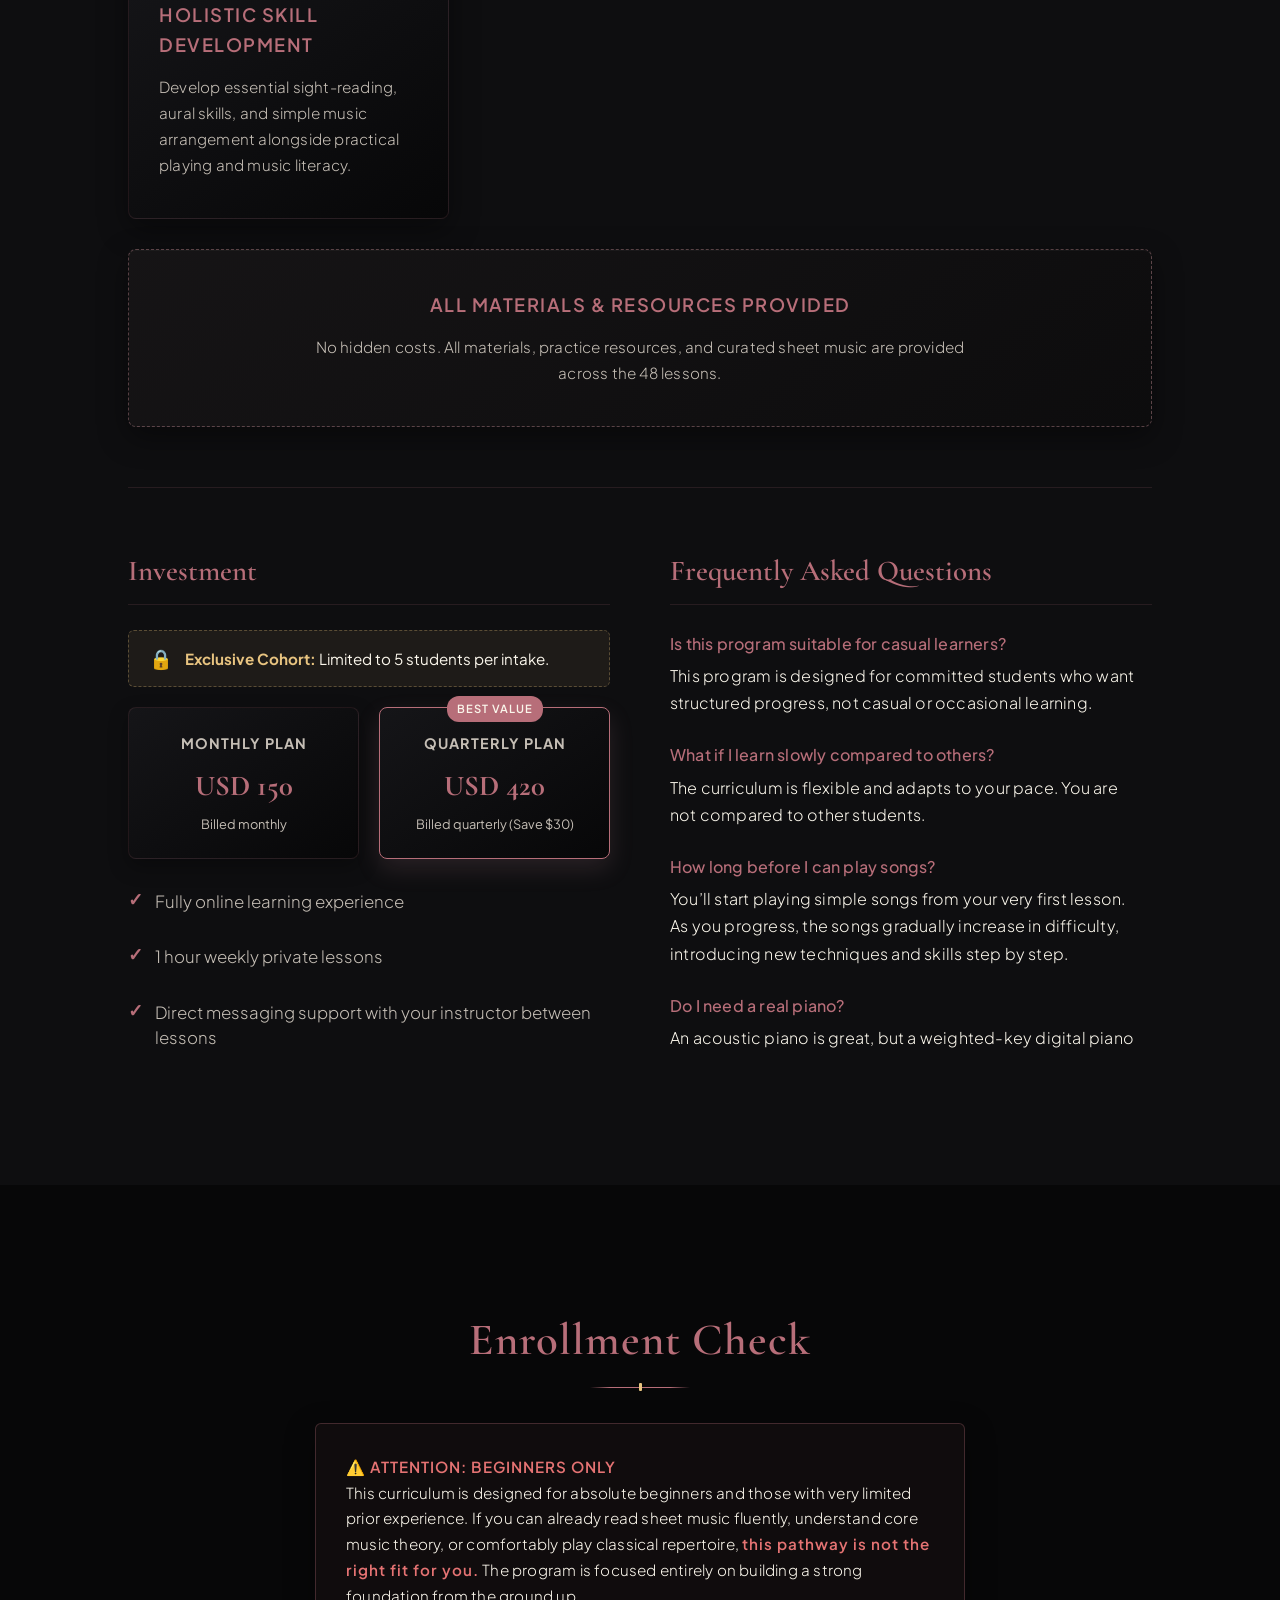
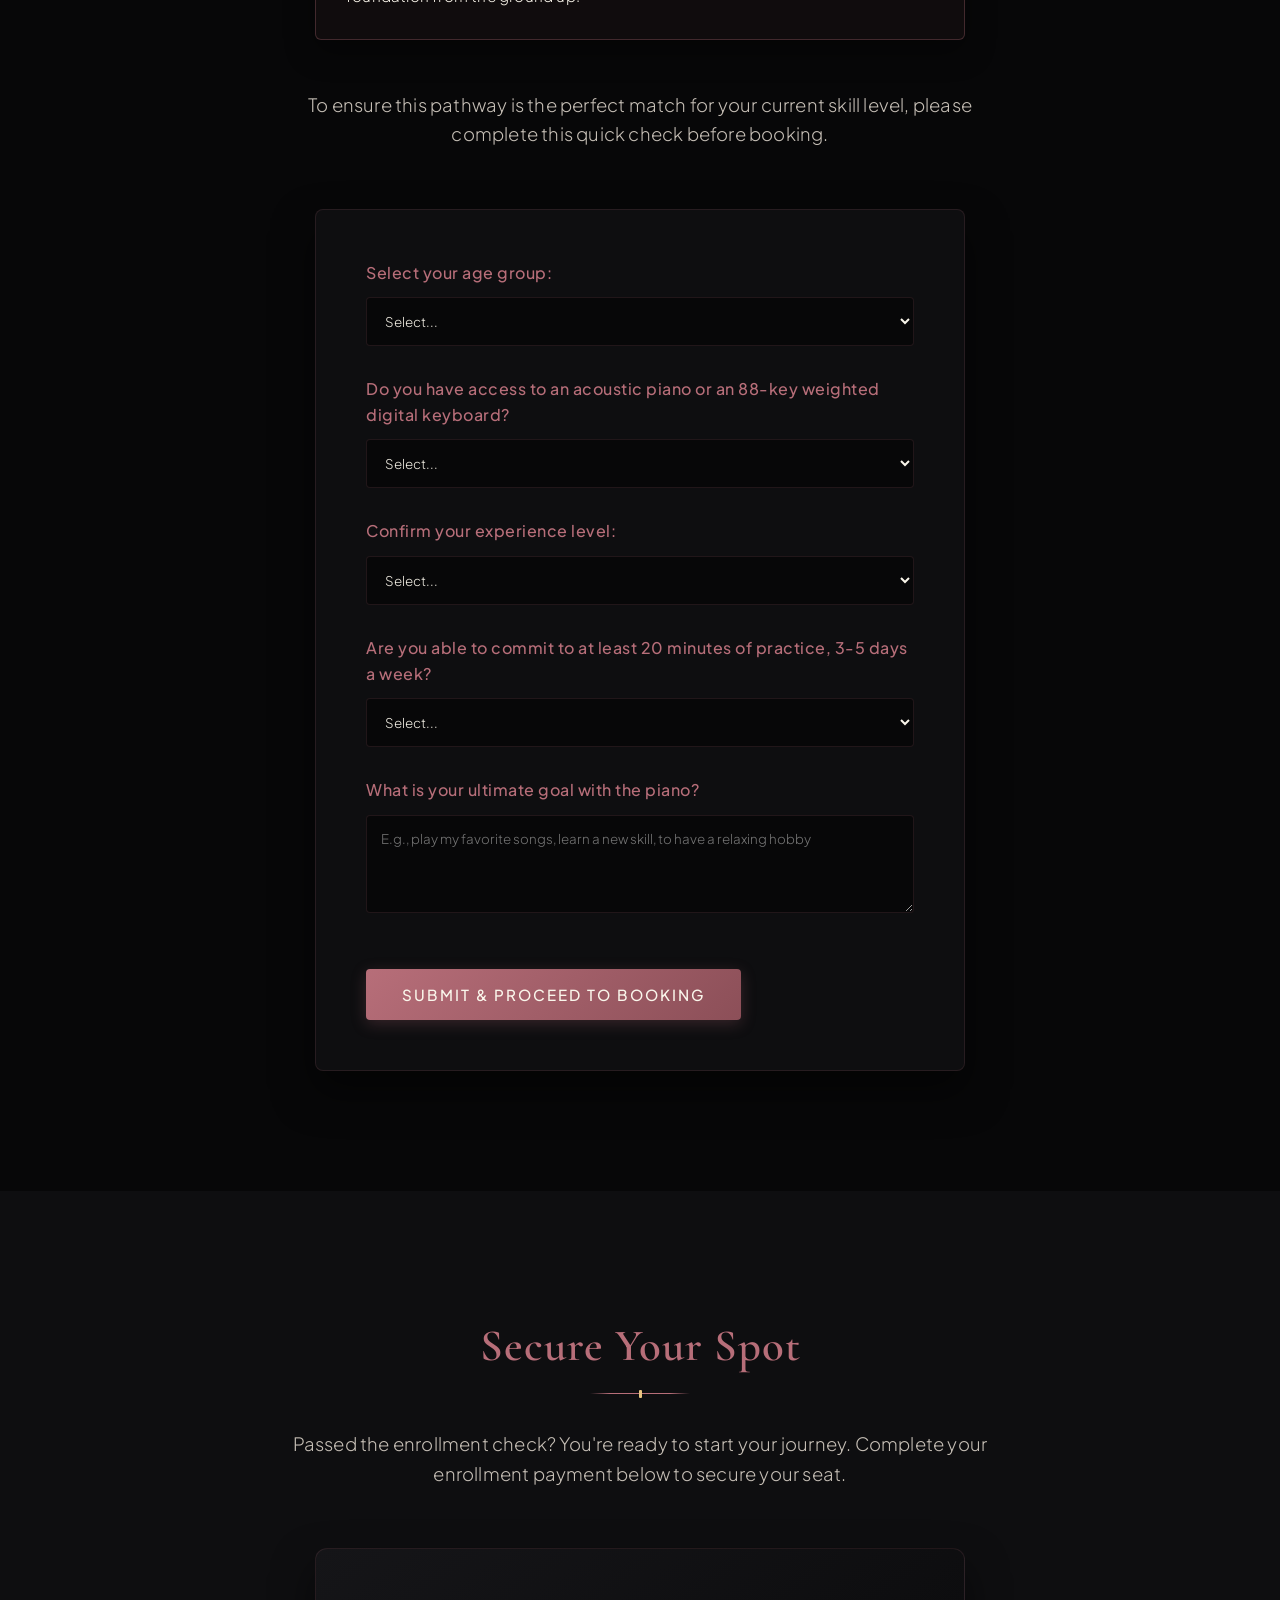
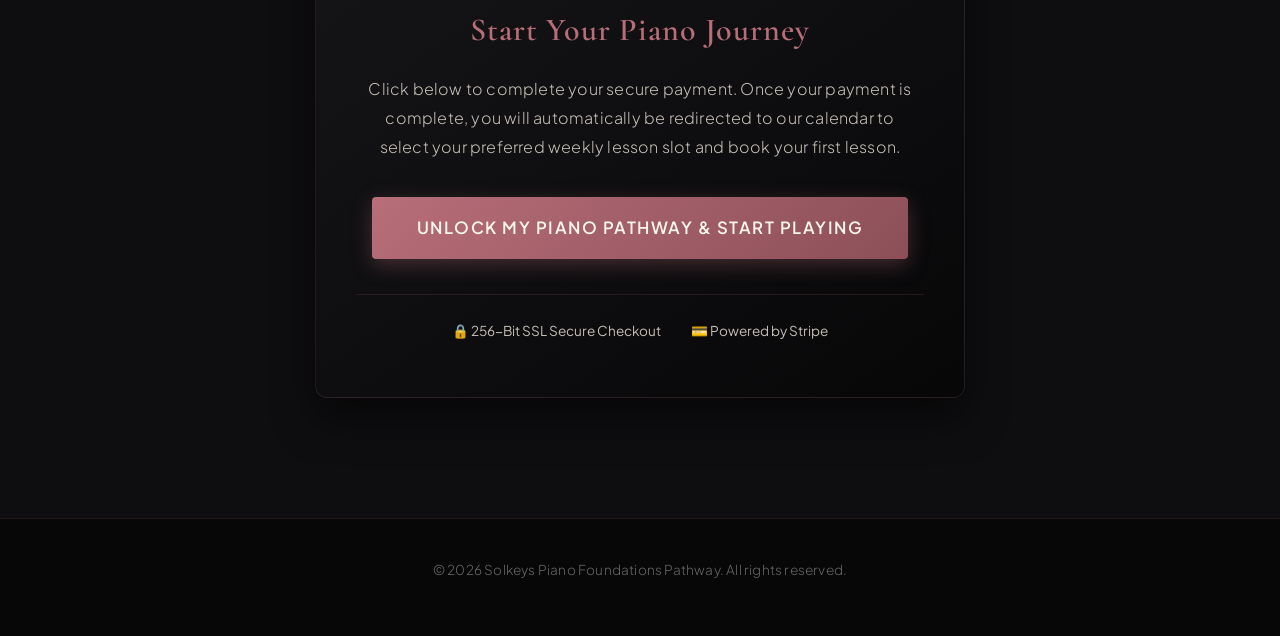
==== commit 49628cef: "Very good" ====
--- a/index.html
+++ b/index.html
@@ -18,7 +18,7 @@
 
     <!-- Navigation -->
     <nav>
-        <div class="logo">Solkeys</div>
+        <div class="logo"><a href="#hero">SOLKEYS</a></div>
         <div class="menu-toggle" id="mobile-menu" aria-label="Toggle navigation" role="button" tabindex="0">
             <span class="bar"></span>
             <span class="bar"></span>
@@ -26,8 +26,7 @@
         </div>
         <ul class="nav-links">
             <li><a href="#hero">Home</a></li>
-            <li><a href="#objections">Why Us</a></li>
-            <li><a href="#program">The Program</a></li>
+            <li><a href="#pathway">Pathway</a></li>
             <li><a href="#quiz">Enrollment Check</a></li>
             <li><a href="#enroll" class="btn-small">Enroll Now</a></li>
         </ul>
@@ -37,8 +36,8 @@
     <header id="hero">
         <div class="hero-content">
             <h1>Solkeys Piano Foundations Pathway</h1>
-            <p>A structured piano learning curriculum that guides adult beginners from zero to intermediate level
-                through a step-by-step progression system</p>
+            <p>A structured 48-lesson curriculum designed to transform complete beginners into confident intermediate
+                players with a strong technical and musical foundation.</p>
             <a href="#quiz" class="btn">Complete Enrollment Check</a>
         </div>
     </header>
@@ -76,44 +75,37 @@
 
         <!-- The Breakthrough System Statement -->
         <div class="system-breakthrough">
-            <h3>The Truth: You Don't Lack Talent. You Lack a Clear Pathway.</h3>
-            <p>Most online resources fail because there is no structured, step-by-step pathway to lead you toward true
-                mastery. Without a mentor to evaluate your form, self-taught pianists run the very real danger of
-                unknowingly picking up bad habits and incorrect techniques.</p>
-            <p>By the time you finally realize something is wrong, you've already hard-wired those mistakes into your
-                muscle memory—leaving you feeling frustrated, stuck, and like you have wasted months of precious time.
-            </p>
-            <p><strong>Solkeys Piano Foundations Pathway</strong> is built to protect your time and effort. We
-                eliminate the guesswork and risky habits by providing a clear, structured **20-minute daily practice
-                system** designed specifically for minds aged 15 and above. We ensure that every single minute you spend
-                at the keys builds a flawless foundation, guaranteeing safe, steady progress from day one.</p>
+            <p>Most online resources fail because they leave you trapped in an overwhelming maze of random tutorials and conflicting advice, with no structured, step-by-step pathway to lead you toward true mastery. It’s easy to feel like you’ve missed the boat if you didn't start as a child, or to worry that you lack the natural talent to make your hands cooperate. For a busy person, the thought of sacrificing hours a day to mindless scales makes starting feel entirely impossible. Worse yet, without guidance to evaluate your form, self-taught pianists run the very real danger of unknowingly picking up bad habits. By the time you finally realize something is wrong, you've already hard-wired those mistakes into your muscle memory—leaving you feeling frustrated, stuck, and like you have wasted months of precious time.</p>
+            <p><strong>Solkeys Piano Foundations Pathway</strong> helps solve these problems. My lessons protect your time and effort by providing a clear, structured pathway designed specifically for minds aged 15 and above. They remove the guesswork, silence the doubts, and ensure that every single minute you spend at the keys builds a flawless foundation—guaranteeing safe, steady progress from day one.</p>
         </div>
     </section>
 
-    <!-- Program Details Section -->
-    <section id="program">
-        <h2>About The Mentorship</h2>
+    <!-- Pathway Details Section -->
+    <section id="pathway">
+        <h2>About The Pathway</h2>
         <div class="divider"></div>
-        <p class="section-intro">This isn't just about learning songs; it's about understanding music. Over 12 months,
+        <p class="section-intro">This isn't just about learning songs; it's about understanding music. Across 48
+            lessons,
             we build a foundation that lasts a lifetime.</p>
 
-        <!-- 12-Month Program Features Grid -->
-        <div class="program-features">
+        <!-- 12-Month Pathway Features Grid -->
+        <div class="pathway-features">
             <div class="feature-card">
                 <h3>Efficient Learning System</h3>
-                <p>Engineered strictly for older beginners to build rock-solid piano fundamentals efficiently without
-                    wasting time.</p>
+                <p>Designed for older teens (15+) and adults to build rock-solid piano fundamentals through a structured
+                    learning system with no gaps in under&shy;standing.</p>
             </div>
 
             <div class="feature-card">
                 <h3>Over 40 Songs</h3>
                 <p>You will learn to play a diverse repertoire of over 40 songs, keeping your practice exciting and
-                    practical.</p>
+                    practical. Each song is intentionally selected to introduce new skills and techniques, while helping
+                    you progressively build and reinforce them.</p>
             </div>
 
             <div class="feature-card">
                 <h3>Progress Tracking & Feedback</h3>
-                <p>Never practice a mistake. Regular guidance and tracking ensure you stay on the right track every
+                <p>Never practice a mistake. Regular guidance and feedback ensure you stay on the right track every
                     week.</p>
             </div>
 
@@ -124,28 +116,69 @@
             </div>
 
             <div class="feature-card full-width-feature">
-                <h3>All Materials & Resources Included</h3>
-                <p>No extra hidden costs. All specialized lesson materials, practice resources, and curated sheet music
-                    are fully provided throughout the 12 months.</p>
+                <h3>All Materials & Resources Provided</h3>
+                <p>No hidden costs. All materials, practice resources, and curated sheet music are provided across the
+                    48 lessons.</p>
             </div>
         </div>
 
         <div class="fees-faq">
             <div class="fees">
-                <h3>Tuition & Fees</h3>
-                <p><strong>$150 / Month</strong> (Billed monthly)</p>
-                <ul>
-                    <li>✓ 45-Minute weekly private lesson</li>
-                    <li>✓ Custom sheet music & worksheets</li>
-                    <li>✓ Direct messaging support between lessons</li>
+                <h3>Investment</h3>
+
+                <div class="cohort-badge">
+                    <span class="cohort-icon">🔒</span>
+                    <span><strong>Exclusive Cohort:</strong> Limited to 5 students per intake.</span>
+                </div>
+
+                <div class="pricing-plans">
+                    <div class="price-card">
+                        <h4>Monthly Plan</h4>
+                        <div class="price">USD 150</div>
+                        <div class="billing">Billed monthly</div>
+                    </div>
+                    <div class="price-card featured">
+                        <span class="badge">Best Value</span>
+                        <h4>Quarterly Plan</h4>
+                        <div class="price">USD 420</div>
+                        <div class="billing">Billed quarterly (Save $30)</div>
+                    </div>
+                </div>
+
+                <ul class="investment-features-list">
+                    <li>
+                        <span class="icon-check">✓</span>
+                        <span>Fully online learning experience</span>
+                    </li>
+                    <li>
+                        <span class="icon-check">✓</span>
+                        <span>1 hour weekly private lessons</span>
+                    </li>
+                    <li>
+                        <span class="icon-check">✓</span>
+                        <span>Direct messaging support with your instructor between lessons</span>
+                    </li>
                 </ul>
             </div>
             <div class="faq">
                 <h3>Frequently Asked Questions</h3>
-                <p><strong>Do I need a real piano?</strong><br>An acoustic piano is great, but a weighted-key digital
-                    piano (88 keys) is perfectly fine.</p>
-                <p><strong>What if I miss a lesson?</strong><br>We require 24 hours notice for rescheduling, otherwise
-                    the lesson is forfeited.</p>
+                <div class="faq-list">
+                    <p><strong>Is this program suitable for casual learners?</strong><br>This program is designed for
+                        committed students who want structured progress, not casual or occasional learning.</p>
+                    <p><strong>What if I learn slowly compared to others?</strong><br>The curriculum is flexible and
+                        adapts to your pace. You are not compared to other students.</p>
+                    <p><strong>How long before I can play songs?</strong><br>You’ll start playing simple songs from your
+                        very first lesson. As you progress, the songs gradually increase in difficulty, introducing new
+                        techniques and skills step by step.</p>
+                    <p><strong>Do I need a real piano?</strong><br>An acoustic piano is great, but a weighted-key
+                        digital piano (88 keys) is perfectly fine.</p>
+                    <p><strong>What do I need for online lessons?</strong><br>A piano/keyboard, stable internet
+                        connection, and a device with camera and microphone.</p>
+                    <p><strong>How does payment work?</strong><br>Payment is made monthly or quarterly before lessons
+                        begin.</p>
+                    <p><strong>What if I miss a lesson?</strong><br>We require 24 hours notice for rescheduling,
+                        otherwise the lesson is forfeited.</p>
+                </div>
             </div>
         </div>
     </section>
@@ -158,23 +191,24 @@
         <!-- Beginners Only Warning Box -->
         <div class="warning-box">
             <p><strong>⚠️ ATTENTION: BEGINNERS ONLY</strong><br>
-                This mentorship is strictly engineered for absolute beginners and individuals with very little prior
-                experience. If you can already read sheet music fluently, understand intermediate music theory, or can
-                comfortably play classical repertoire, <strong>this program is not the right fit for you.</strong>
-                Please do not enroll, as our 12-month pacing is dedicated entirely to building a foundation from
-                absolute scratch.</p>
-        </div>
-
-        <p class="section-intro">To ensure this program is the perfect match for your current skill level, please
+                This curriculum is designed for absolute beginners and those with very limited prior experience. If you
+                can already read sheet music fluently, understand core music theory, or comfortably play classical
+                repertoire, <strong>this pathway is not the right fit for you.</strong> The program is focused entirely
+                on building a strong foundation from the ground up.</p>
+        </div>
+
+        <p class="section-intro">To ensure this pathway is the perfect match for your current skill level, please
             complete this quick check before booking.</p>
 
-        <form class="quiz-form" action="#" method="POST">
-            <div class="form-group">
-                <label>Are you 15 years of age or older?</label>
+        <form class="quiz-form" action="#enroll" method="POST">
+            <div class="form-group">
+                <label>Select your age group:</label>
                 <select required>
                     <option value="">Select...</option>
-                    <option value="yes">Yes</option>
-                    <option value="no">No</option>
+                    <option value="15-24">15 – 24</option>
+                    <option value="25-39">25 – 39</option>
+                    <option value="40-54">40 – 54</option>
+                    <option value="55+">55+</option>
                 </select>
             </div>
 
@@ -199,7 +233,7 @@
             </div>
 
             <div class="form-group">
-                <label>Are you able to commit to at least 20 minutes of practice, 5 days a week?</label>
+                <label>Are you able to commit to at least 20 minutes of practice, 3-5 days a week?</label>
                 <select required>
                     <option value="">Select...</option>
                     <option value="yes">Yes</option>
@@ -210,7 +244,7 @@
             <div class="form-group">
                 <label>What is your ultimate goal with the piano?</label>
                 <textarea rows="4"
-                    placeholder="E.g., I want to play pop songs for my family, read basic sheet music, etc."
+                    placeholder="E.g., play my favorite songs, learn a new skill, to have a relaxing hobby"
                     required></textarea>
             </div>
 
@@ -222,24 +256,22 @@
     <section id="enroll">
         <h2>Secure Your Spot</h2>
         <div class="divider"></div>
-        <p class="section-intro">Passed the enrollment check? You're ready to start your journey. Follow these two
-            simple steps.</p>
-
-        <div class="enroll-steps">
-            <div class="step">
-                <h3>Step 1: Choose Your Time</h3>
-                <p>Select your preferred weekly lesson slot from my calendar.</p>
-                <!-- Replace the '#' with your Calendly link -->
-                <a href="https://calendly.com/sol-keypiano/30min"
-                    onclick="Calendly.initPopupWidget({url: 'https://calendly.com/sol-keypiano/30min'}); return false;"
-                    class="btn btn-outline">Open Calendar (Calendly)</a>
-            </div>
-            <div class="step">
-                <h3>Step 2: Complete Payment</h3>
-                <p>Set up your monthly tuition. Once paid, you will receive an automatic welcome email with your setup
-                    guide.</p>
-                <!-- Replace the '#' with your Stripe Payment Link -->
-                <a href="#" class="btn" target="_blank">Proceed to Checkout (Stripe)</a>
+        <p class="section-intro">Passed the enrollment check? You're ready to start your journey. Complete your
+            enrollment payment below to secure your seat.</p>
+
+        <div class="checkout-card">
+            <h3>Start Your Piano Journey</h3>
+            <p class="checkout-description">
+                Click below to complete your secure payment. Once your payment is complete, you will automatically be
+                redirected to our calendar to select your preferred weekly lesson slot and book your first lesson.
+            </p>
+
+            <!-- Replace the '#' with your Stripe Payment Link -->
+            <a href="#" class="btn btn-checkout" target="_blank">Unlock My Piano Pathway & Start Playing</a>
+
+            <div class="checkout-footer">
+                <span class="trust-badge">🔒 256-Bit SSL Secure Checkout</span>
+                <span class="trust-badge">💳 Powered by Stripe</span>
             </div>
         </div>
     </section>
--- a/style.css
+++ b/style.css
@@ -1,24 +1,24 @@
 /* --- Global Variables for Black & Rose Gold Theme --- */
 :root {
-    --bg-dark: #0d0c0c;
-    /* Luxury deep warm black */
-    --bg-light: #151314;
-    /* Warm dark charcoal */
-    --bg-card: #1c191a;
-    /* Textured lighter charcoal */
-    --text-main: #fcf9f7;
-    /* Soft warm ivory/white */
-    --text-muted: #bcafae;
-    /* Soft rose-gray for secondary text */
-    --rose-gold: #c58f97;
-    /* Primary metallic-toned rose gold */
-    --rose-gold-dark: #965b64;
+    --bg-dark: #070708;
+    /* Luxury deep silky black */
+    --bg-light: #0e0e10;
+    /* Silky dark charcoal */
+    --bg-card: #151518;
+    /* Sleek card background */
+    --text-main: #faf6eb;
+    /* Luxury light cream color */
+    --text-muted: #c5beb5;
+    /* Soft warm silver-gray */
+    --rose-gold: #b76e79;
+    /* Exact shade of Rose Gold */
+    --rose-gold-dark: #8c4f58;
     /* Deep copper rose gold */
-    --rose-gold-hover: #dfa3ad;
+    --rose-gold-hover: #cf8d97;
     /* Highlight rose gold for hovers */
-    --gold-accent: #e5c07b;
+    --gold-accent: #e8c480;
     /* Champagne gold accent */
-    --border-color: rgba(197, 143, 151, 0.15);
+    --border-color: rgba(183, 110, 121, 0.15);
     /* Subtle metallic border tint */
 
     --font-heading: 'Cormorant Garamond', serif;
@@ -74,12 +74,25 @@
 }
 
 .logo {
+    display: flex;
+    align-items: center;
+}
+
+.logo a {
+    text-decoration: none;
     font-family: var(--font-accent);
     font-size: 1.3rem;
     font-weight: 700;
     color: var(--rose-gold);
     letter-spacing: 2px;
     text-transform: uppercase;
+    transition: all 0.3s ease;
+    display: inline-block;
+}
+
+.logo a:hover {
+    color: var(--rose-gold-hover);
+    transform: scale(1.03);
 }
 
 .nav-links {
@@ -139,7 +152,7 @@
 .btn {
     display: inline-block;
     background: linear-gradient(135deg, var(--rose-gold) 0%, var(--rose-gold-dark) 100%);
-    color: #fff;
+    color: var(--text-main);
     padding: 16px 36px;
     text-decoration: none;
     font-family: var(--font-body);
@@ -163,7 +176,7 @@
 
 .btn-small {
     background: var(--rose-gold);
-    color: #fff !important;
+    color: var(--text-main) !important;
     padding: 8px 18px;
     border-radius: 4px;
     font-weight: 600;
@@ -205,10 +218,23 @@
 }
 
 .divider {
-    width: 80px;
+    width: 100px;
     height: 1px;
-    background: linear-gradient(90deg, transparent, var(--gold-accent) 50%, transparent);
+    background: linear-gradient(90deg, transparent, var(--rose-gold) 20%, var(--rose-gold) 80%, transparent);
     margin: 0 auto 35px auto;
+    position: relative;
+    display: flex;
+    align-items: center;
+    justify-content: center;
+}
+
+.divider::after {
+    content: "";
+    position: absolute;
+    width: 3px;
+    height: 8px;
+    background-color: var(--gold-accent);
+    border-radius: 1px;
 }
 
 .section-intro {
@@ -227,7 +253,7 @@
     align-items: center;
     justify-content: center;
     text-align: center;
-    background: linear-gradient(rgba(13, 12, 12, 0.8), rgba(13, 12, 12, 0.8)), url('https://images.unsplash.com/photo-1552422535-c45813c61732?ixlib=rb-1.2.1&auto=format&fit=crop&w=1950&q=80') center/cover;
+    background: linear-gradient(rgba(7, 7, 8, 0.8), rgba(7, 7, 8, 0.8)), url('hero_piano_candle.png') center/cover;
     padding: 0 10%;
     position: relative;
 }
@@ -298,8 +324,8 @@
 
 /* --- System Breakthrough Card --- */
 .system-breakthrough {
-    background: linear-gradient(135deg, #1f1416 0%, var(--bg-dark) 100%);
-    border: 1px solid rgba(197, 143, 151, 0.25);
+    background: linear-gradient(135deg, #161012 0%, var(--bg-dark) 100%);
+    border: 1px solid rgba(183, 110, 121, 0.25);
     padding: 50px 40px;
     border-radius: 8px;
     text-align: center;
@@ -329,8 +355,8 @@
     font-weight: 600;
 }
 
-/* --- Program Section & Features Grid --- */
-.program-features {
+/* --- Pathway Section & Features Grid --- */
+.pathway-features {
     display: grid;
     grid-template-columns: repeat(auto-fit, minmax(280px, 1fr));
     gap: 30px;
@@ -414,6 +440,149 @@
     font-weight: 300;
 }
 
+/* --- Premium Pricing Plans & Cohort styling --- */
+.pricing-plans {
+    display: flex;
+    gap: 20px;
+    margin: 20px 0 30px 0;
+}
+
+.price-card {
+    flex: 1;
+    background: linear-gradient(145deg, var(--bg-card) 0%, var(--bg-dark) 100%);
+    border: 1px solid var(--border-color);
+    padding: 24px 15px;
+    border-radius: 8px;
+    text-align: center;
+    position: relative;
+    transition: all 0.3s ease;
+    box-shadow: 0 8px 20px rgba(0, 0, 0, 0.3);
+}
+
+.price-card:hover {
+    transform: translateY(-2px);
+    border-color: rgba(197, 143, 151, 0.3);
+}
+
+.price-card.featured {
+    border-color: var(--rose-gold);
+    box-shadow: 0 10px 25px rgba(197, 143, 151, 0.15);
+}
+
+.price-card.featured .badge {
+    position: absolute;
+    top: -12px;
+    left: 50%;
+    transform: translateX(-50%);
+    background: var(--rose-gold);
+    color: var(--text-main);
+    font-size: 0.7rem;
+    padding: 4px 10px;
+    border-radius: 12px;
+    text-transform: uppercase;
+    font-weight: 600;
+    letter-spacing: 1px;
+}
+
+.price-card h4 {
+    font-family: var(--font-body);
+    font-size: 0.9rem;
+    color: var(--text-muted);
+    text-transform: uppercase;
+    letter-spacing: 1px;
+    margin-bottom: 8px;
+}
+
+.price-card .price {
+    font-size: 1.8rem;
+    font-family: var(--font-heading);
+    color: var(--rose-gold);
+    font-weight: 700;
+    margin-bottom: 5px;
+}
+
+.price-card .billing {
+    font-size: 0.8rem;
+    color: var(--text-muted);
+}
+
+.cohort-badge {
+    display: flex;
+    align-items: center;
+    gap: 12px;
+    background: rgba(229, 192, 123, 0.08); /* subtle gold accent tint */
+    border: 1px dashed rgba(229, 192, 123, 0.3);
+    color: var(--text-main);
+    padding: 14px 20px;
+    border-radius: 6px;
+    font-size: 0.95rem;
+    margin: 20px 0;
+    line-height: 1.4;
+}
+
+.cohort-icon {
+    font-size: 1.2rem;
+    flex-shrink: 0;
+}
+
+.cohort-badge strong {
+    color: var(--gold-accent);
+}
+
+.investment-features-list {
+    list-style: none;
+    margin-top: 25px;
+    display: flex;
+    flex-direction: column;
+    gap: 15px;
+}
+
+.investment-features-list li {
+    display: flex;
+    align-items: flex-start;
+    gap: 12px;
+    font-size: 1rem;
+    color: var(--text-muted);
+    line-height: 1.5;
+}
+
+.investment-features-list .icon-check {
+    color: var(--rose-gold);
+    font-weight: bold;
+    font-size: 1.1rem;
+    flex-shrink: 0;
+    line-height: 1;
+    margin-top: 2px;
+}
+
+.faq-list {
+    max-height: 420px;
+    overflow-y: auto;
+    padding-right: 15px;
+    scrollbar-width: thin;
+    scrollbar-color: var(--border-color) rgba(255, 255, 255, 0.02);
+}
+
+/* Custom scrollbar for FAQ list */
+.faq-list::-webkit-scrollbar {
+    width: 6px;
+}
+
+.faq-list::-webkit-scrollbar-track {
+    background: rgba(255, 255, 255, 0.02);
+    border-radius: 4px;
+}
+
+.faq-list::-webkit-scrollbar-thumb {
+    background: var(--border-color);
+    border-radius: 4px;
+    transition: background 0.3s;
+}
+
+.faq-list::-webkit-scrollbar-thumb:hover {
+    background: var(--rose-gold);
+}
+
 .faq p {
     font-size: 1rem;
     margin-bottom: 25px;
@@ -429,8 +598,8 @@
 
 /* --- Warning Box for Enrollment Check --- */
 .warning-box {
-    background-color: #1a0f10;
-    border: 1px solid rgba(197, 143, 151, 0.3);
+    background-color: rgba(183, 110, 121, 0.05);
+    border: 1px solid rgba(183, 110, 121, 0.3);
     padding: 30px;
     border-radius: 6px;
     max-width: 650px;
@@ -450,7 +619,7 @@
 .warning-box p {
     margin-bottom: 0;
     font-weight: 300;
-    color: #dfd5d4;
+    color: var(--text-main);
 }
 
 /* --- Quiz Form --- */
@@ -498,44 +667,67 @@
 }
 
 /* --- Enroll Section --- */
-.enroll-steps {
-    display: flex;
-    gap: 40px;
-    max-width: 950px;
+.checkout-card {
+    max-width: 650px;
     margin: 0 auto;
-}
-
-.step {
-    flex: 1;
     text-align: center;
     background: linear-gradient(145deg, var(--bg-card) 0%, var(--bg-dark) 100%);
-    padding: 50px 40px;
+    padding: 55px 40px;
     border: 1px solid var(--border-color);
-    border-radius: 8px;
-    box-shadow: 0 15px 35px rgba(0, 0, 0, 0.5);
+    border-radius: 12px;
+    box-shadow: 0 20px 40px rgba(0, 0, 0, 0.5);
     transition: transform 0.3s ease;
 }
 
-.step:hover {
-    transform: translateY(-5px);
-}
-
-.step h3 {
+.checkout-card:hover {
+    transform: translateY(-2px);
+    border-color: rgba(183, 110, 121, 0.25);
+}
+
+.checkout-card h3 {
     margin-bottom: 20px;
-    color: var(--text-main);
-    font-family: var(--font-body);
-    font-weight: 600;
-    text-transform: uppercase;
-    font-size: 1.2rem;
+    color: var(--rose-gold);
+    font-family: var(--font-heading);
+    font-weight: 600;
+    font-size: 2rem;
     letter-spacing: 1px;
 }
 
-.step p {
+.checkout-description {
     font-weight: 300;
     color: var(--text-muted);
-    font-size: 0.95rem;
-    line-height: 1.7;
-    margin-bottom: 25px;
+    font-size: 1rem;
+    line-height: 1.8;
+    margin-bottom: 35px;
+    max-width: 550px;
+    margin-left: auto;
+    margin-right: auto;
+}
+
+.btn-checkout {
+    padding: 18px 45px;
+    font-size: 1.05rem;
+    font-weight: 600;
+    box-shadow: 0 6px 20px rgba(150, 91, 100, 0.4);
+    letter-spacing: 1.5px;
+    margin-top: 0;
+}
+
+.checkout-footer {
+    display: flex;
+    justify-content: center;
+    gap: 30px;
+    margin-top: 35px;
+    border-top: 1px solid var(--border-color);
+    padding-top: 25px;
+}
+
+.trust-badge {
+    font-size: 0.85rem;
+    color: var(--text-muted);
+    display: flex;
+    align-items: center;
+    gap: 6px;
 }
 
 /* --- Footer --- */
@@ -550,6 +742,7 @@
 
 /* --- Responsive Media Queries --- */
 @media (max-width: 768px) {
+
     /* Mobile Navigation Drawer */
     .menu-toggle {
         display: flex;
@@ -625,22 +818,8 @@
         margin-bottom: 30px;
     }
 
-    /* Breakthrough Section Card */
-    .system-breakthrough {
-        padding: 35px 24px;
-        margin-top: 40px;
-    }
-
-    .system-breakthrough h3 {
-        font-size: 1.6rem;
-    }
-
-    .system-breakthrough p {
-        font-size: 1rem;
-    }
-
-    /* Program Section Grid Adjustments */
-    .program-features {
+    /* Pathway Section Grid Adjustments */
+    .pathway-features {
         gap: 20px;
     }
 
@@ -666,13 +845,26 @@
         padding: 35px 24px;
     }
 
-    /* Secure Your Spot Step cards column layout */
-    .enroll-steps {
+    /* Secure Your Spot Card mobile styling */
+    .checkout-card {
+        padding: 40px 24px;
+    }
+
+    .checkout-card h3 {
+        font-size: 1.6rem;
+    }
+
+    .checkout-footer {
         flex-direction: column;
-        gap: 24px;
-    }
-
-    .step {
-        padding: 40px 24px;
+        gap: 15px;
+        padding-top: 20px;
+        margin-top: 25px;
+    }
+}
+
+@media (max-width: 480px) {
+    .pricing-plans {
+        flex-direction: column;
+        gap: 15px;
     }
 }
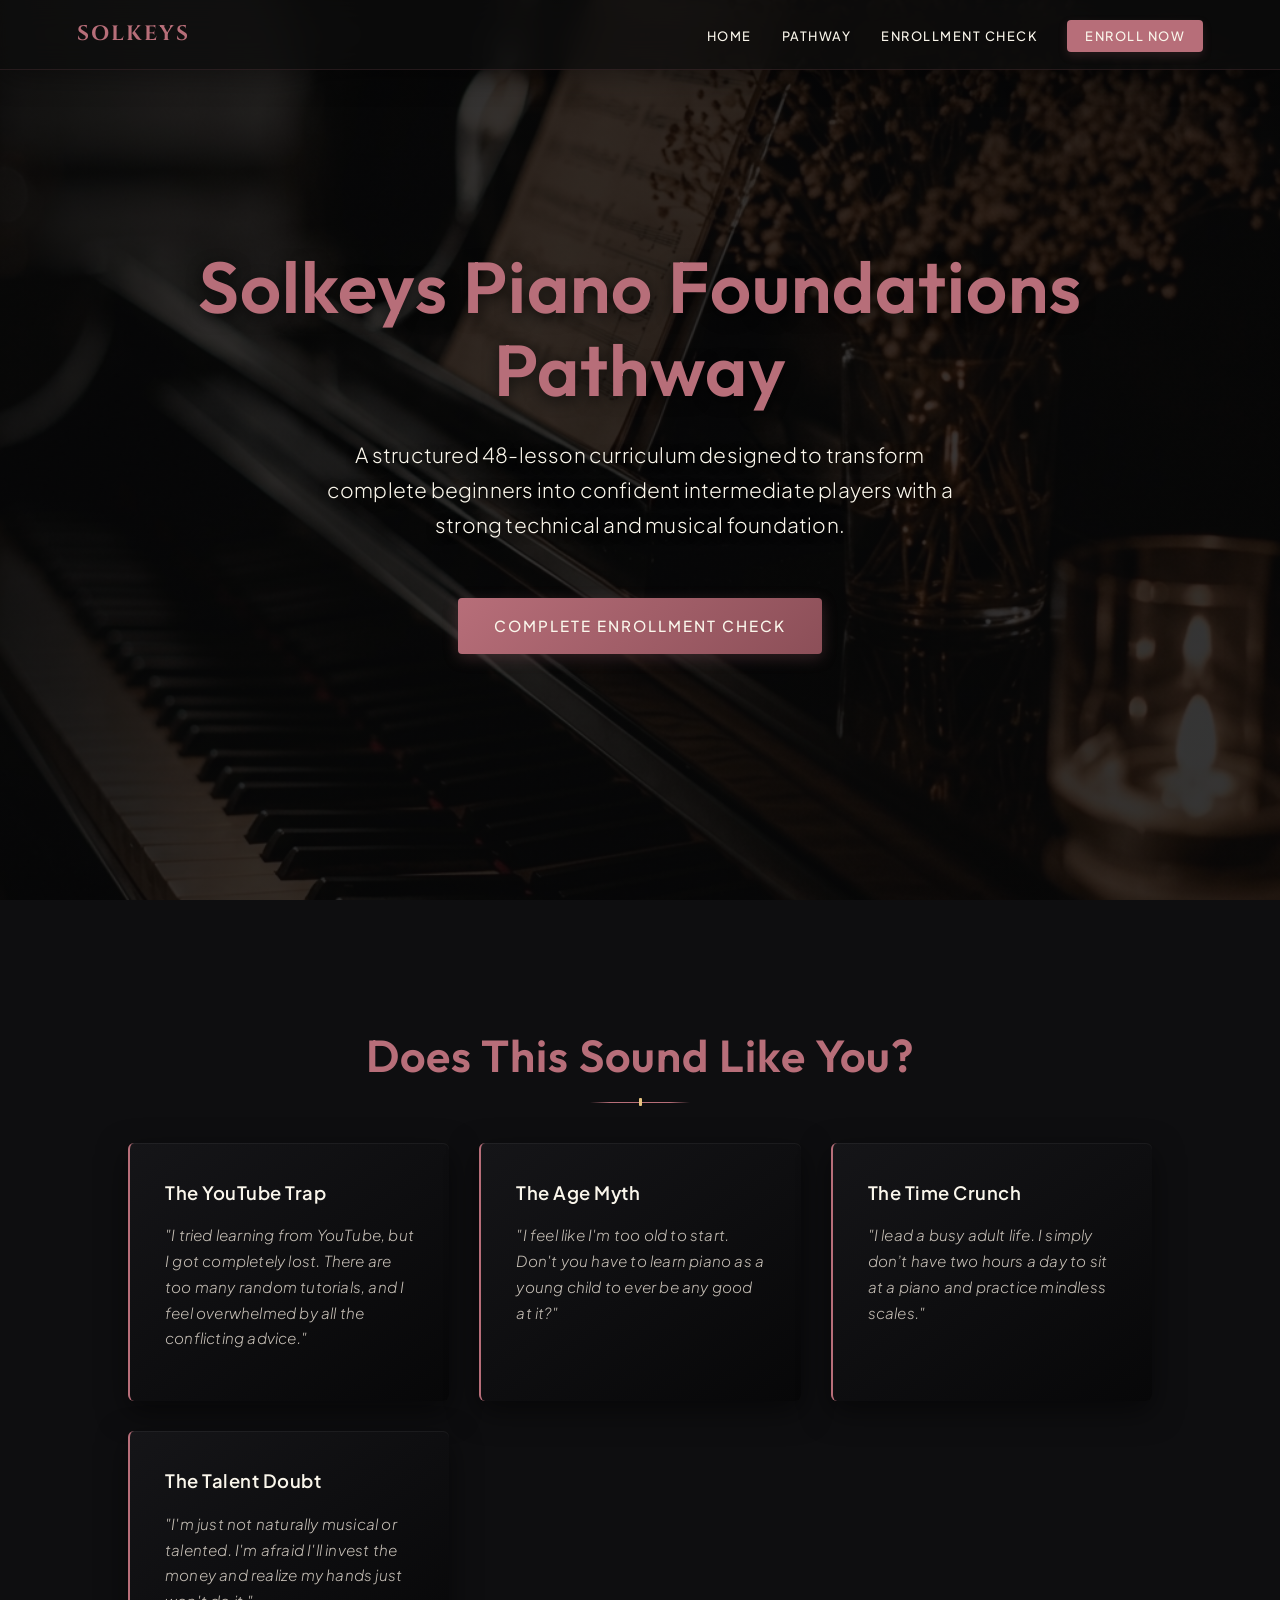
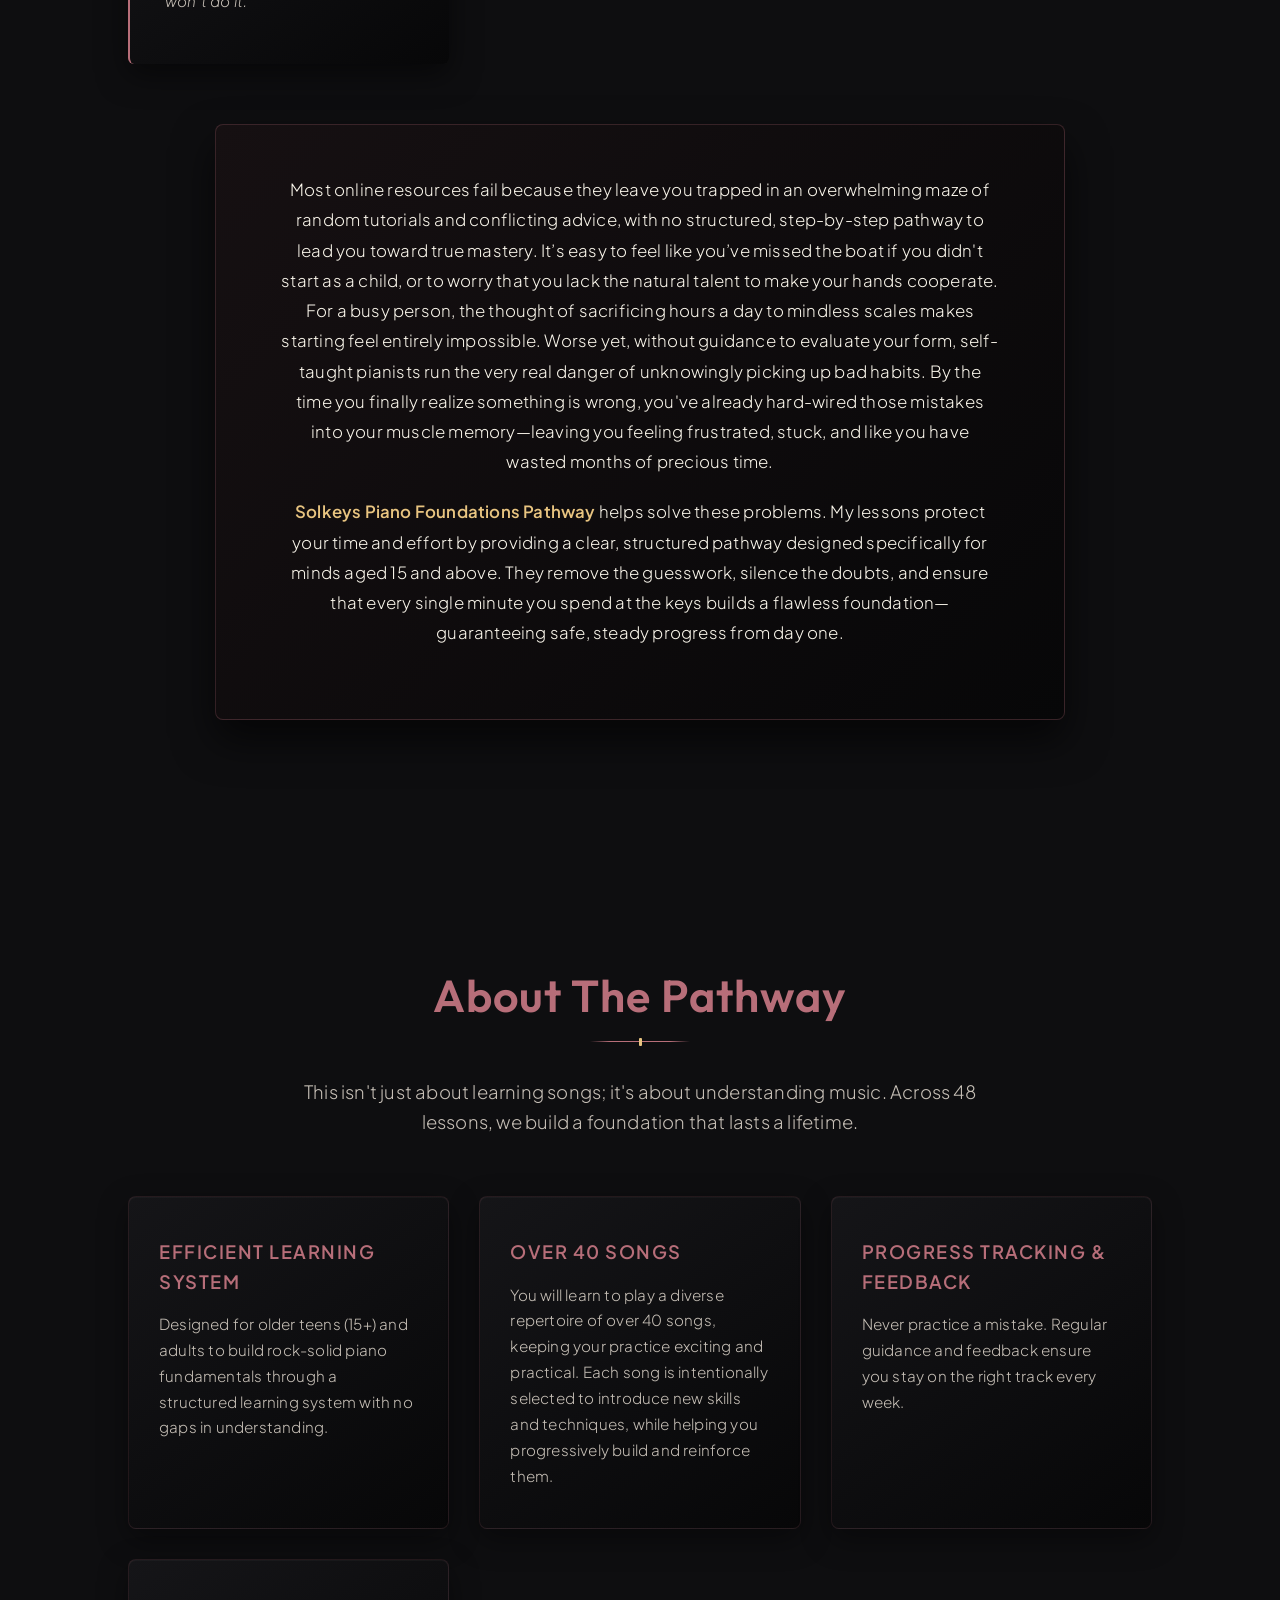
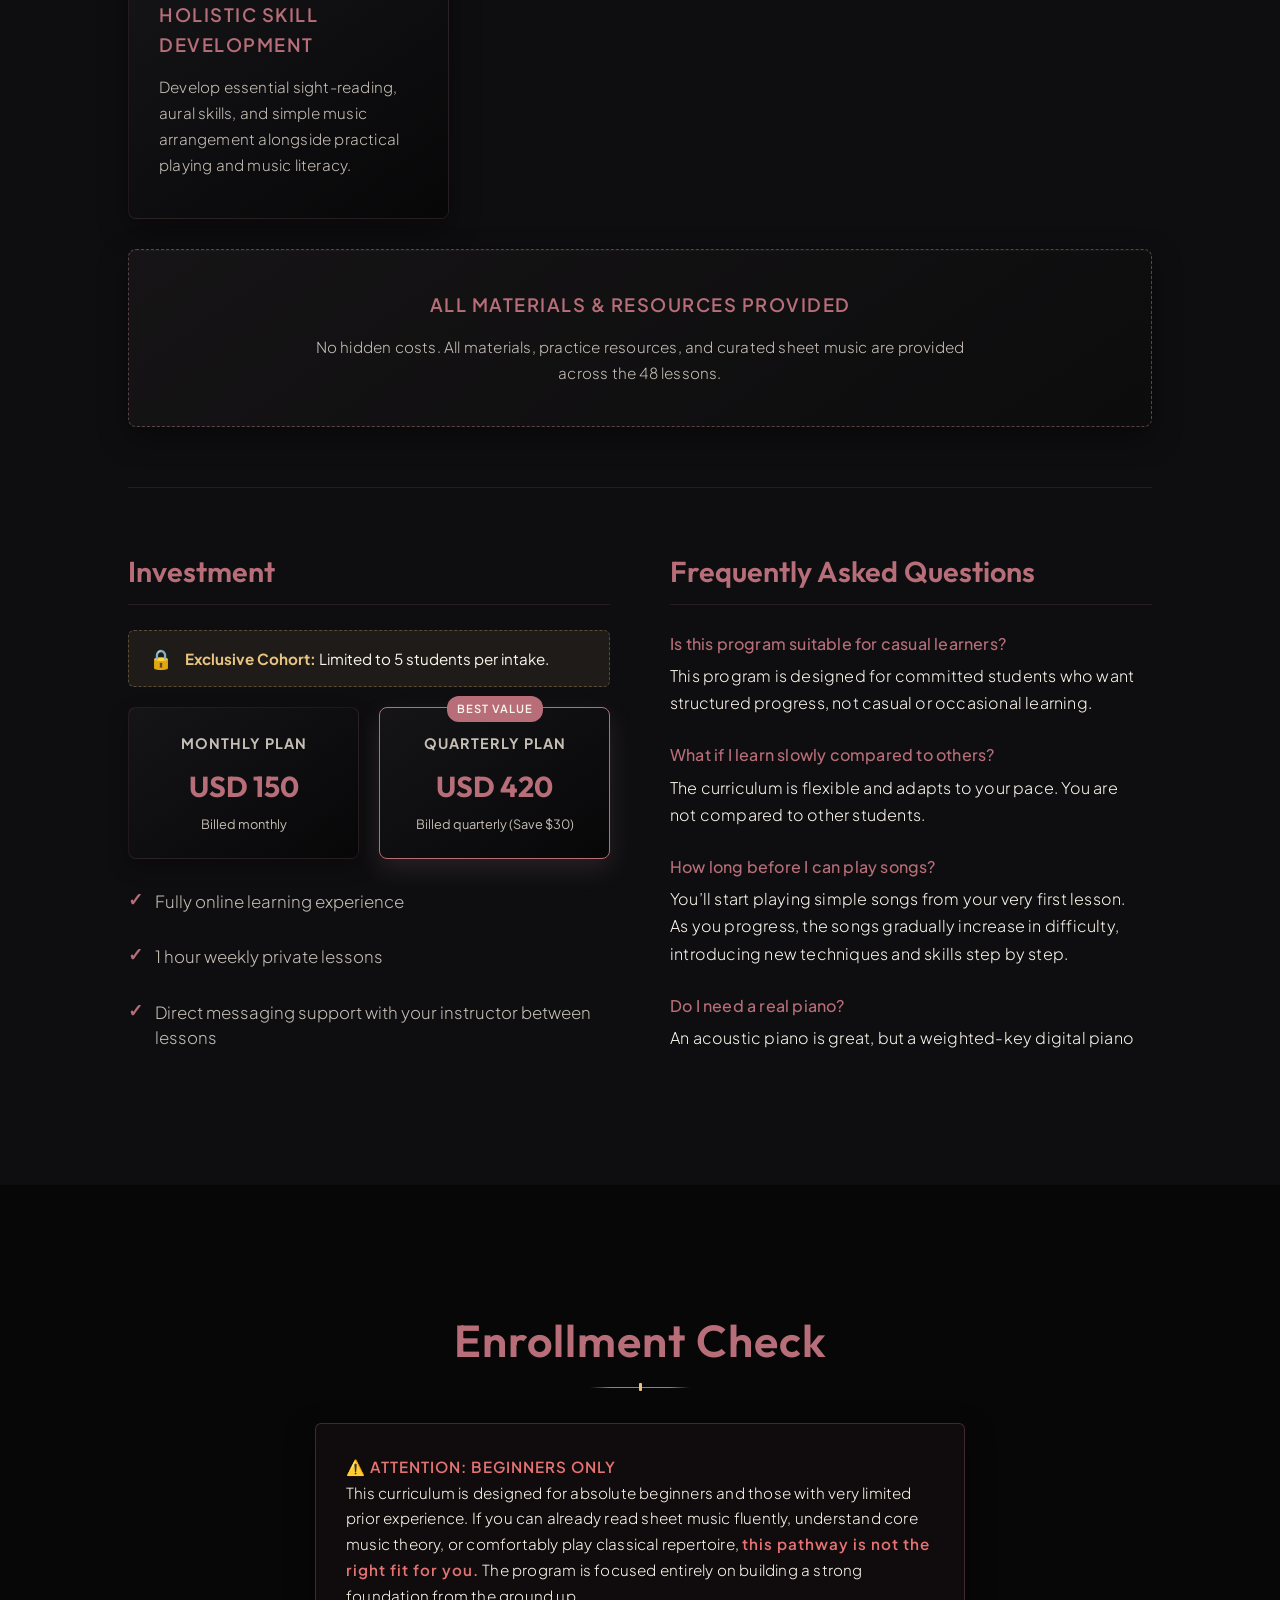
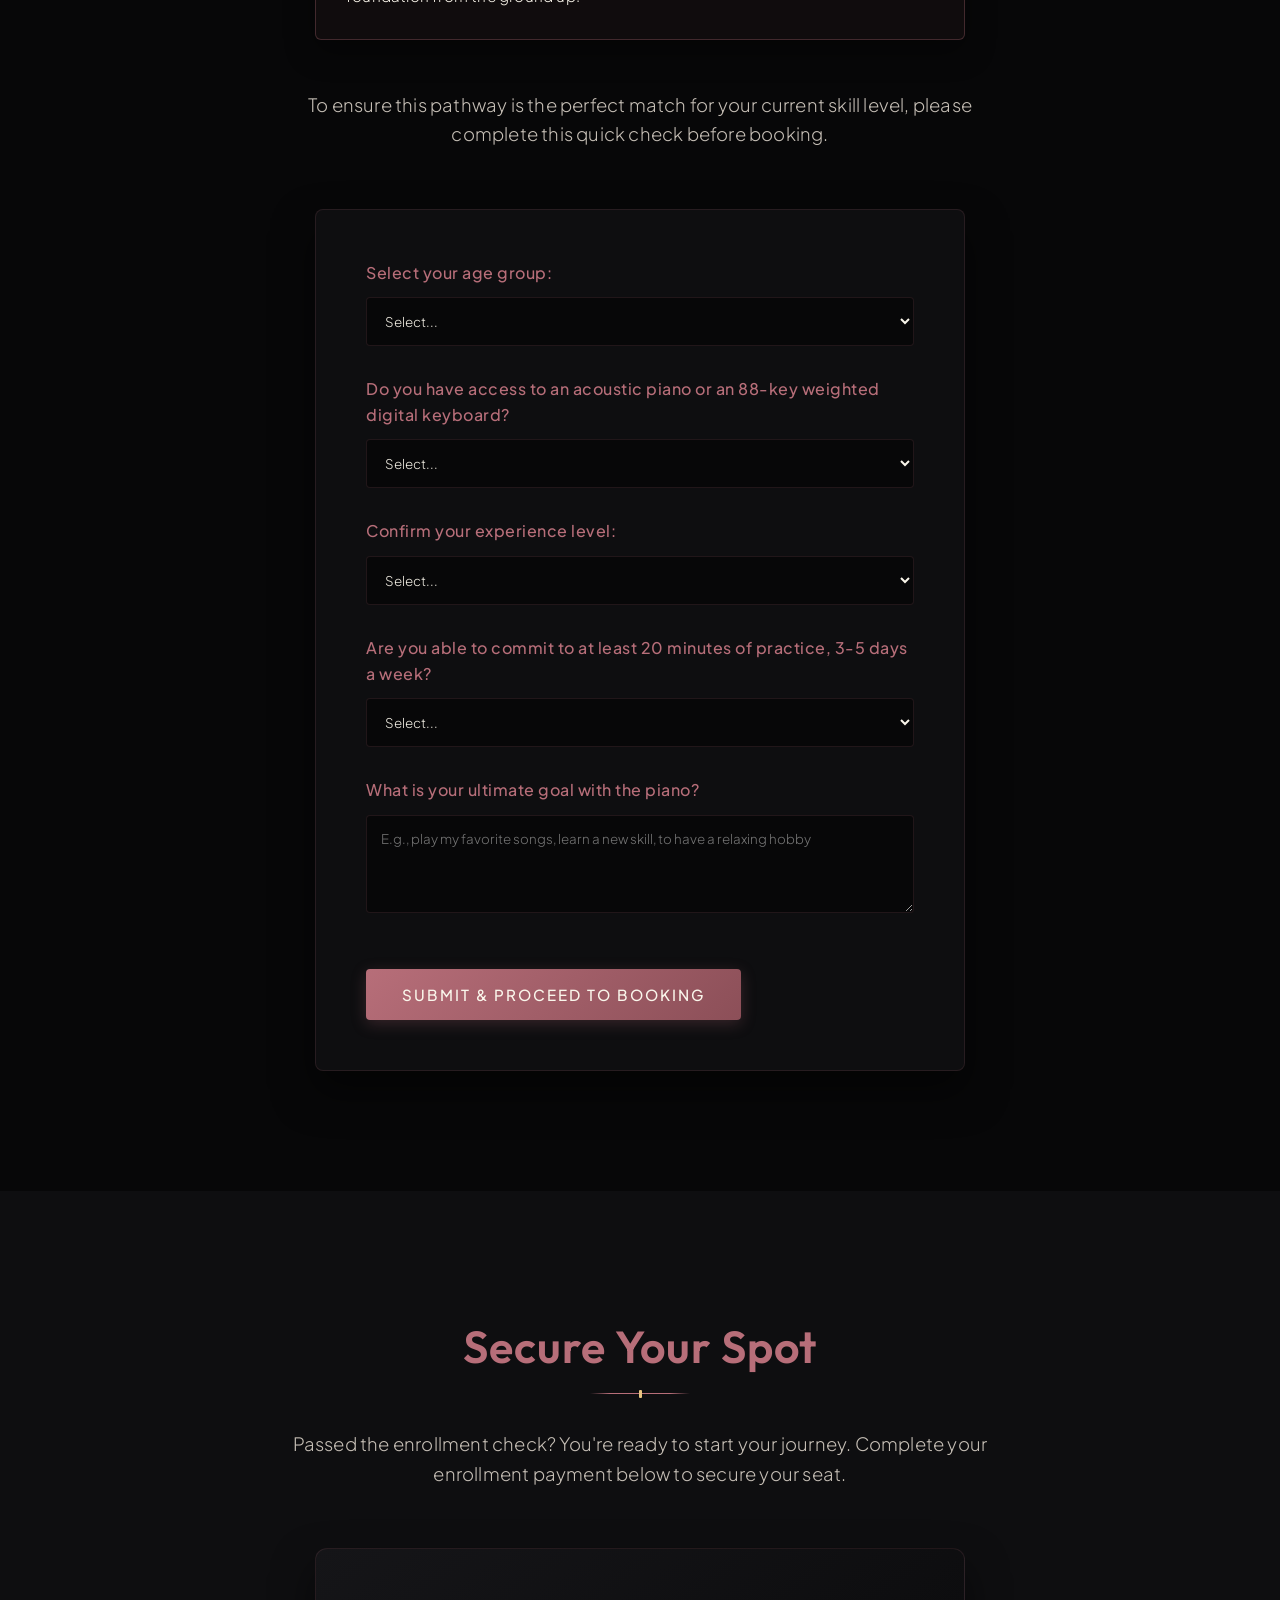
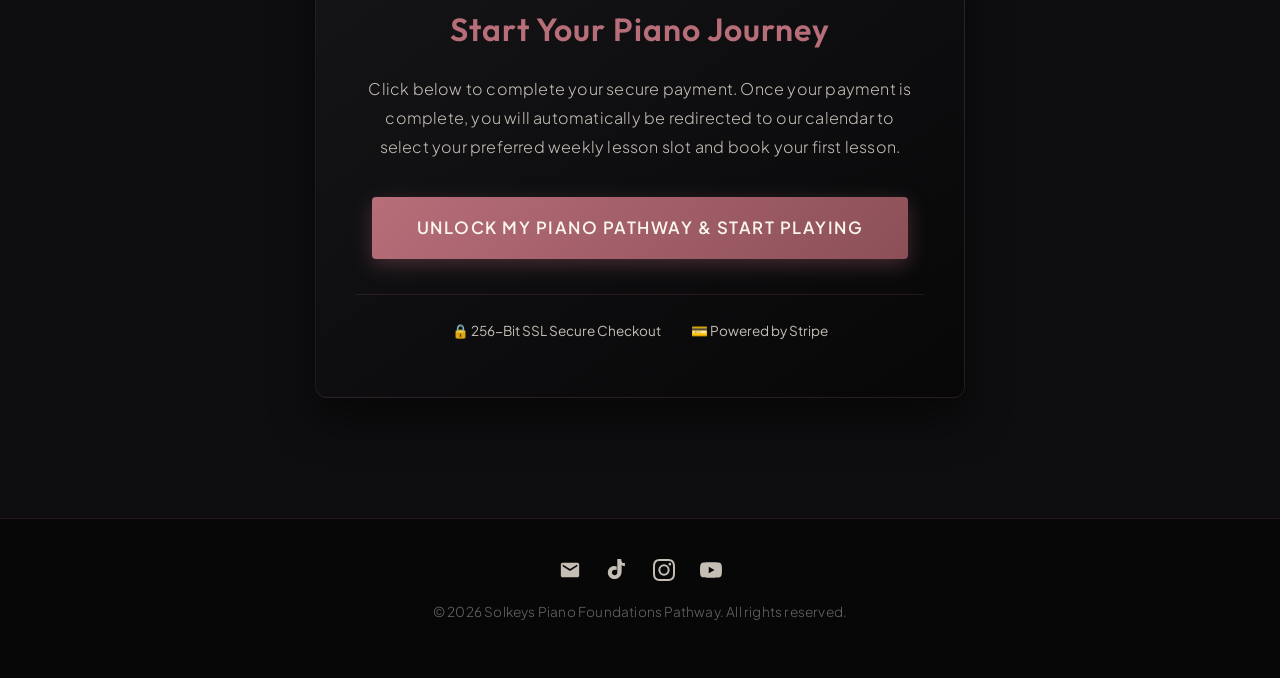
==== commit 9b3df97d: "Very well done" ====
--- a/index.html
+++ b/index.html
@@ -8,7 +8,7 @@
     <link rel="stylesheet" href="style.css">
     <!-- Google Fonts for a premium look -->
     <link
-        href="https://fonts.googleapis.com/css2?family=Cinzel:wght@400;600;700&family=Cormorant+Garamond:ital,wght@0,400;0,500;0,600;0,700;1,400&family=Plus+Jakarta+Sans:wght@300;400;500;600;700&display=swap"
+        href="https://fonts.googleapis.com/css2?family=Cinzel:wght@400;600;700&family=Outfit:wght@300;400;500;600;700;800&family=Plus+Jakarta+Sans:wght@300;400;500;600;700&display=swap"
         rel="stylesheet">
     <!-- Calendly widget CSS -->
     <link href="https://assets.calendly.com/assets/external/widget.css" rel="stylesheet">
@@ -277,6 +277,20 @@
     </section>
 
     <footer>
+        <div class="footer-socials">
+            <a href="mailto:sol.keypiano@gmail.com" aria-label="Email" class="social-icon">
+                <svg viewBox="0 0 24 24"><path d="M20 4H4c-1.1 0-1.99.9-1.99 2L2 18c0 1.1.9 2 2 2h16c1.1 0 2-.9 2-2V6c0-1.1-.9-2-2-2zm0 4l-8 5-8-5V6l8 5 8-5v2z"/></svg>
+            </a>
+            <a href="https://www.tiktok.com/@solkeyspiano" target="_blank" aria-label="TikTok" class="social-icon">
+                <svg viewBox="0 0 24 24"><path d="M12.525.02c1.31-.02 2.61-.01 3.91-.02.08 1.53.63 3.02 1.59 4.23.86.03 1.72.01 2.58.02v3.7c-1.12-.03-2.22-.39-3.15-1.02-.13-.09-.25-.18-.36-.28-.06 2.43-.04 4.85-.05 7.28-.07 3.52-2.31 6.84-5.73 7.74-3.13.91-6.66-.46-8.23-3.23-1.89-3.08-1.09-7.39 1.75-9.52 1.94-1.5 4.61-1.79 6.83-.84.02 1.34-.01 2.68-.01 4.02-1.22-.64-2.76-.57-3.9.18-.99.63-1.48 1.83-1.28 2.97.23 1.54 1.73 2.64 3.28 2.43 1.34-.12 2.41-1.19 2.54-2.54.08-2.61.03-5.22.05-7.83-.02-2.33.01-4.66-.02-7zm0 0"/></svg>
+            </a>
+            <a href="https://www.instagram.com/solkeyspiano" target="_blank" aria-label="Instagram" class="social-icon">
+                <svg viewBox="0 0 24 24"><path d="M12 2.163c3.204 0 3.584.012 4.85.07 3.252.148 4.771 1.691 4.919 4.919.058 1.265.069 1.645.069 4.849 0 3.205-.012 3.584-.069 4.849-.149 3.225-1.664 4.771-4.919 4.919-1.266.058-1.644.07-4.85.07-3.204 0-3.584-.012-4.849-.07-3.26-.149-4.771-1.699-4.919-4.92-.058-1.265-.07-1.644-.07-4.849 0-3.204.013-3.583.07-4.849.149-3.227 1.664-4.771 4.919-4.919 1.266-.057 1.645-.069 4.849-.069zM12 0C8.741 0 8.333.014 7.053.072 2.695.272.273 2.69.073 7.051.014 8.333 0 8.741 0 12c0 3.259.014 3.668.072 4.948.2 4.358 2.618 6.78 6.98 6.98 1.281.058 1.689.072 4.948.072 3.259 0 3.668-.014 4.948-.072 4.354-.2 6.782-2.618 6.979-6.98.059-1.28.073-1.689.073-4.948 0-3.259-.014-3.667-.072-4.947-.196-4.354-2.617-6.78-6.979-6.98C15.668.014 15.259 0 12 0zm0 5.838a6.162 6.162 0 100 12.324 6.162 6.162 0 000-12.324zM12 16a4 4 0 110-8 4 4 0 010 8zm6.406-11.845a1.44 1.44 0 100 2.881 1.44 1.44 0 000-2.881z"/></svg>
+            </a>
+            <a href="https://www.youtube.com/@solkeyspiano" target="_blank" aria-label="YouTube" class="social-icon">
+                <svg viewBox="0 0 24 24"><path d="M23.498 6.163a3.003 3.003 0 00-2.11-2.11C19.517 3.545 12 3.545 12 3.545s-7.517 0-9.388.508a3.003 3.003 0 00-2.11 2.11C0 8.033 0 12 0 12s0 3.967.502 5.837a3.003 3.003 0 002.11 2.11c1.871.508 9.388.508 9.388.508s7.517 0 9.388-.508a3.003 3.003 0 002.11-2.11C24 15.967 24 12 24 12s0-3.967-.502-5.837zM9.545 15.568V8.432L15.818 12l-6.273 3.568z"/></svg>
+            </a>
+        </div>
         <p>&copy; 2026 Solkeys Piano Foundations Pathway. All rights reserved.</p>
     </footer>
 
--- a/style.css
+++ b/style.css
@@ -21,7 +21,7 @@
     --border-color: rgba(183, 110, 121, 0.15);
     /* Subtle metallic border tint */
 
-    --font-heading: 'Cormorant Garamond', serif;
+    --font-heading: 'Outfit', sans-serif;
     --font-body: 'Plus Jakarta Sans', sans-serif;
     --font-accent: 'Cinzel', serif;
 }
@@ -738,6 +738,34 @@
     border-top: 1px solid var(--border-color);
     color: #666;
     font-size: 0.85rem;
+}
+
+.footer-socials {
+    display: flex;
+    justify-content: center;
+    gap: 25px;
+    margin-bottom: 20px;
+}
+
+.social-icon {
+    color: var(--text-muted);
+    width: 22px;
+    height: 22px;
+    display: inline-flex;
+    align-items: center;
+    justify-content: center;
+    transition: color 0.3s ease, transform 0.3s ease;
+}
+
+.social-icon svg {
+    width: 100%;
+    height: 100%;
+    fill: currentColor;
+}
+
+.social-icon:hover {
+    color: var(--rose-gold);
+    transform: translateY(-3px);
 }
 
 /* --- Responsive Media Queries --- */
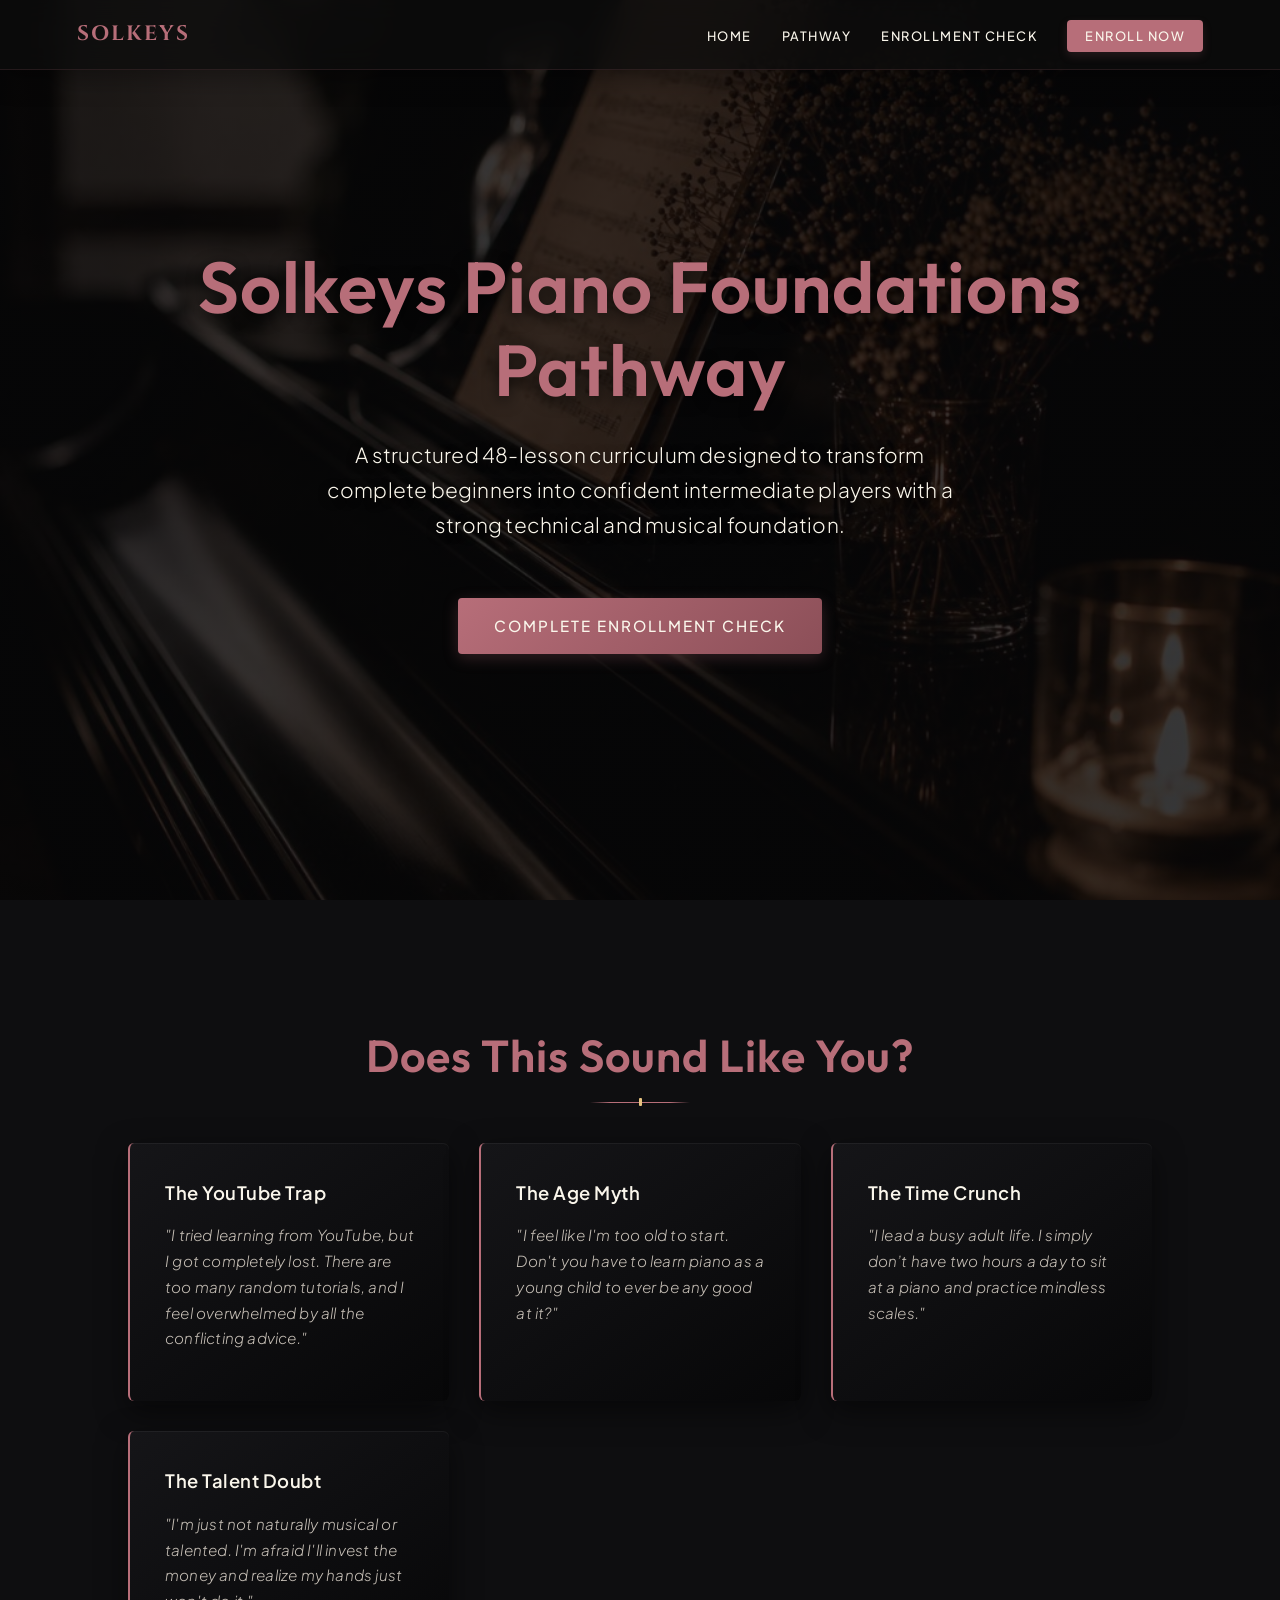
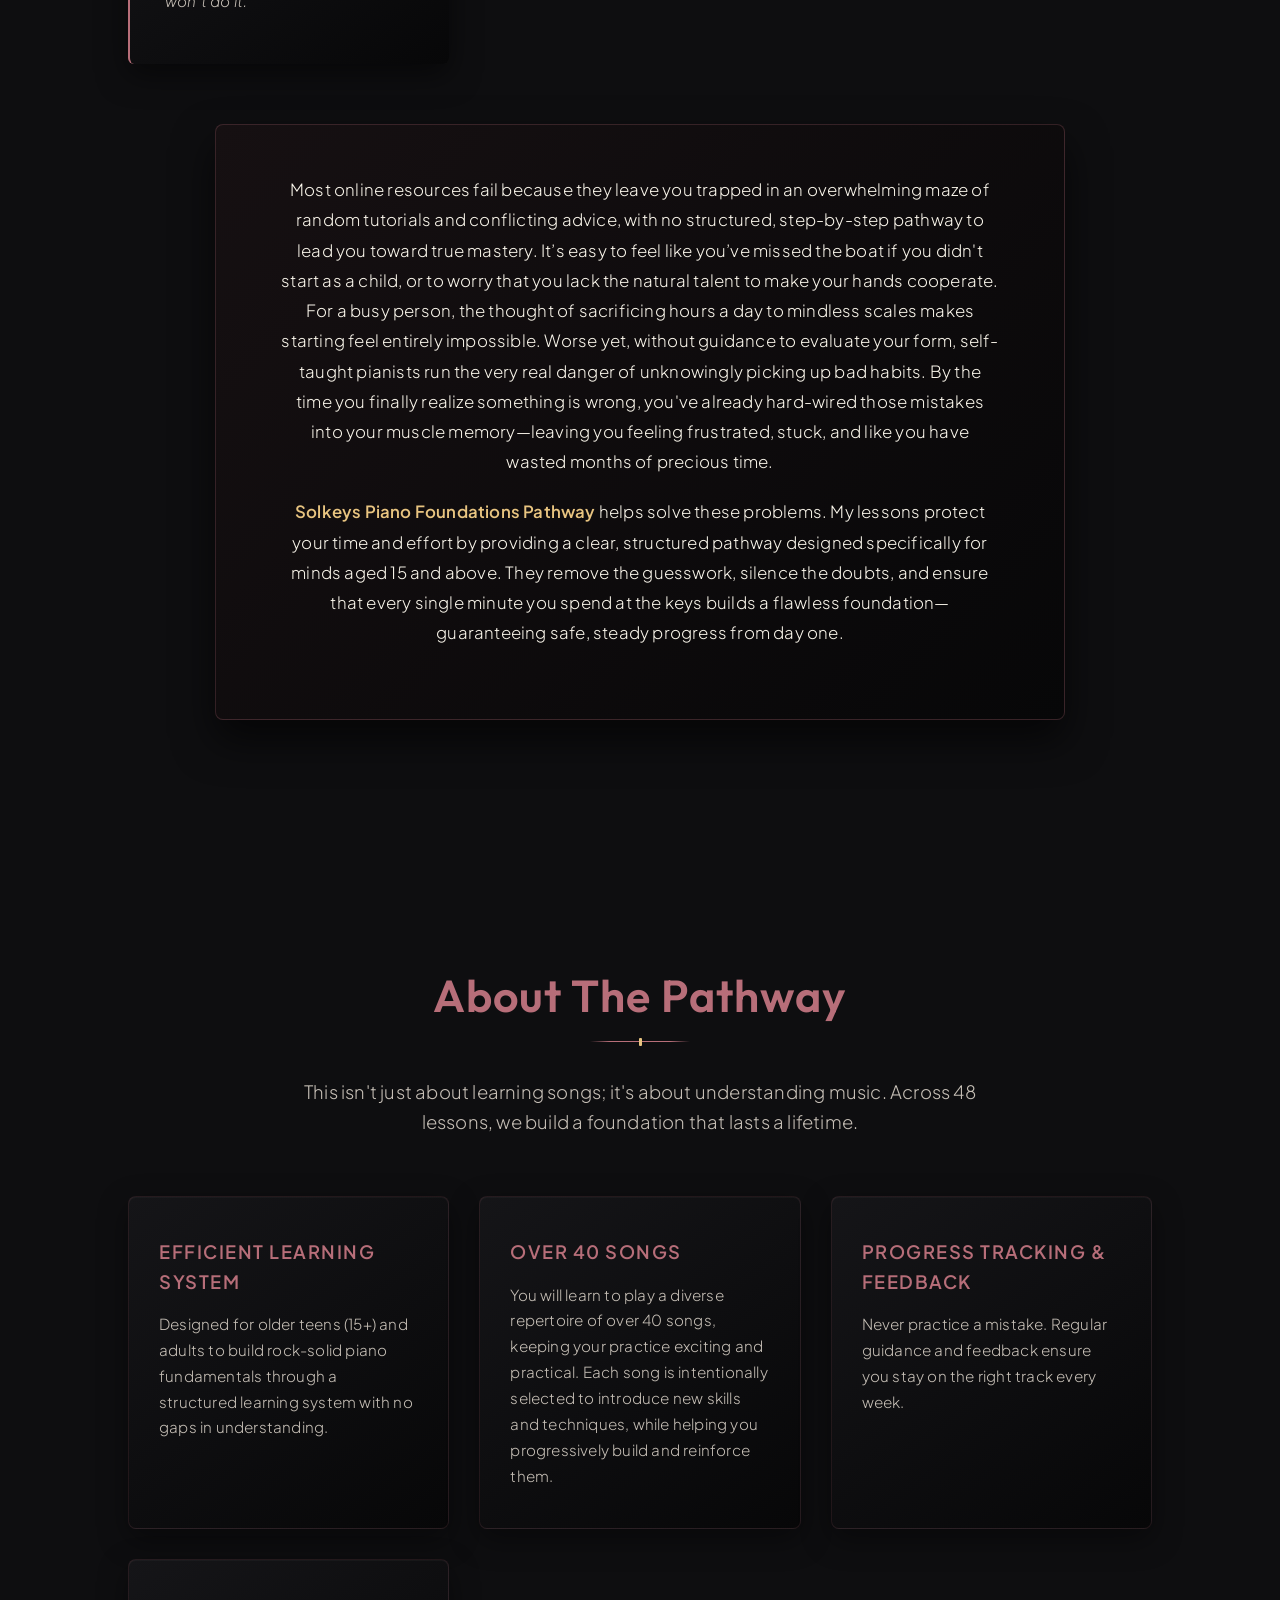
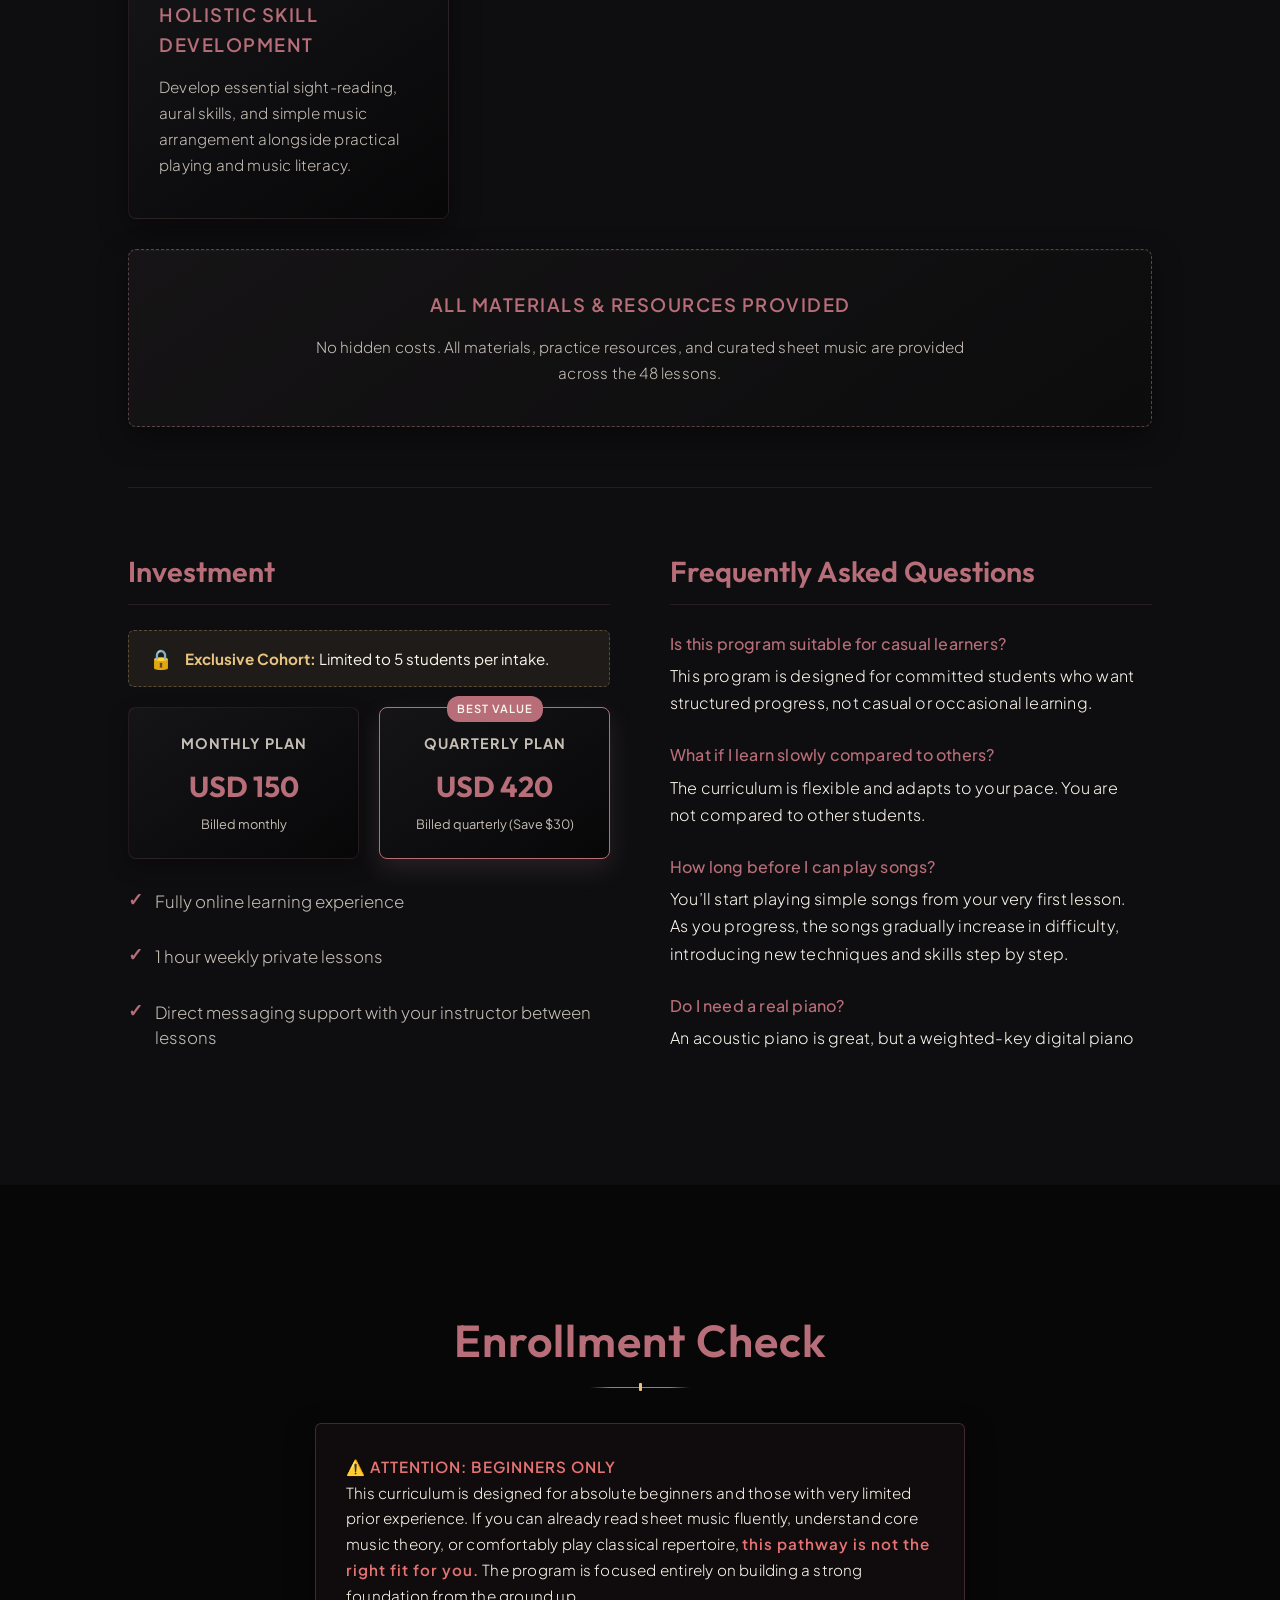
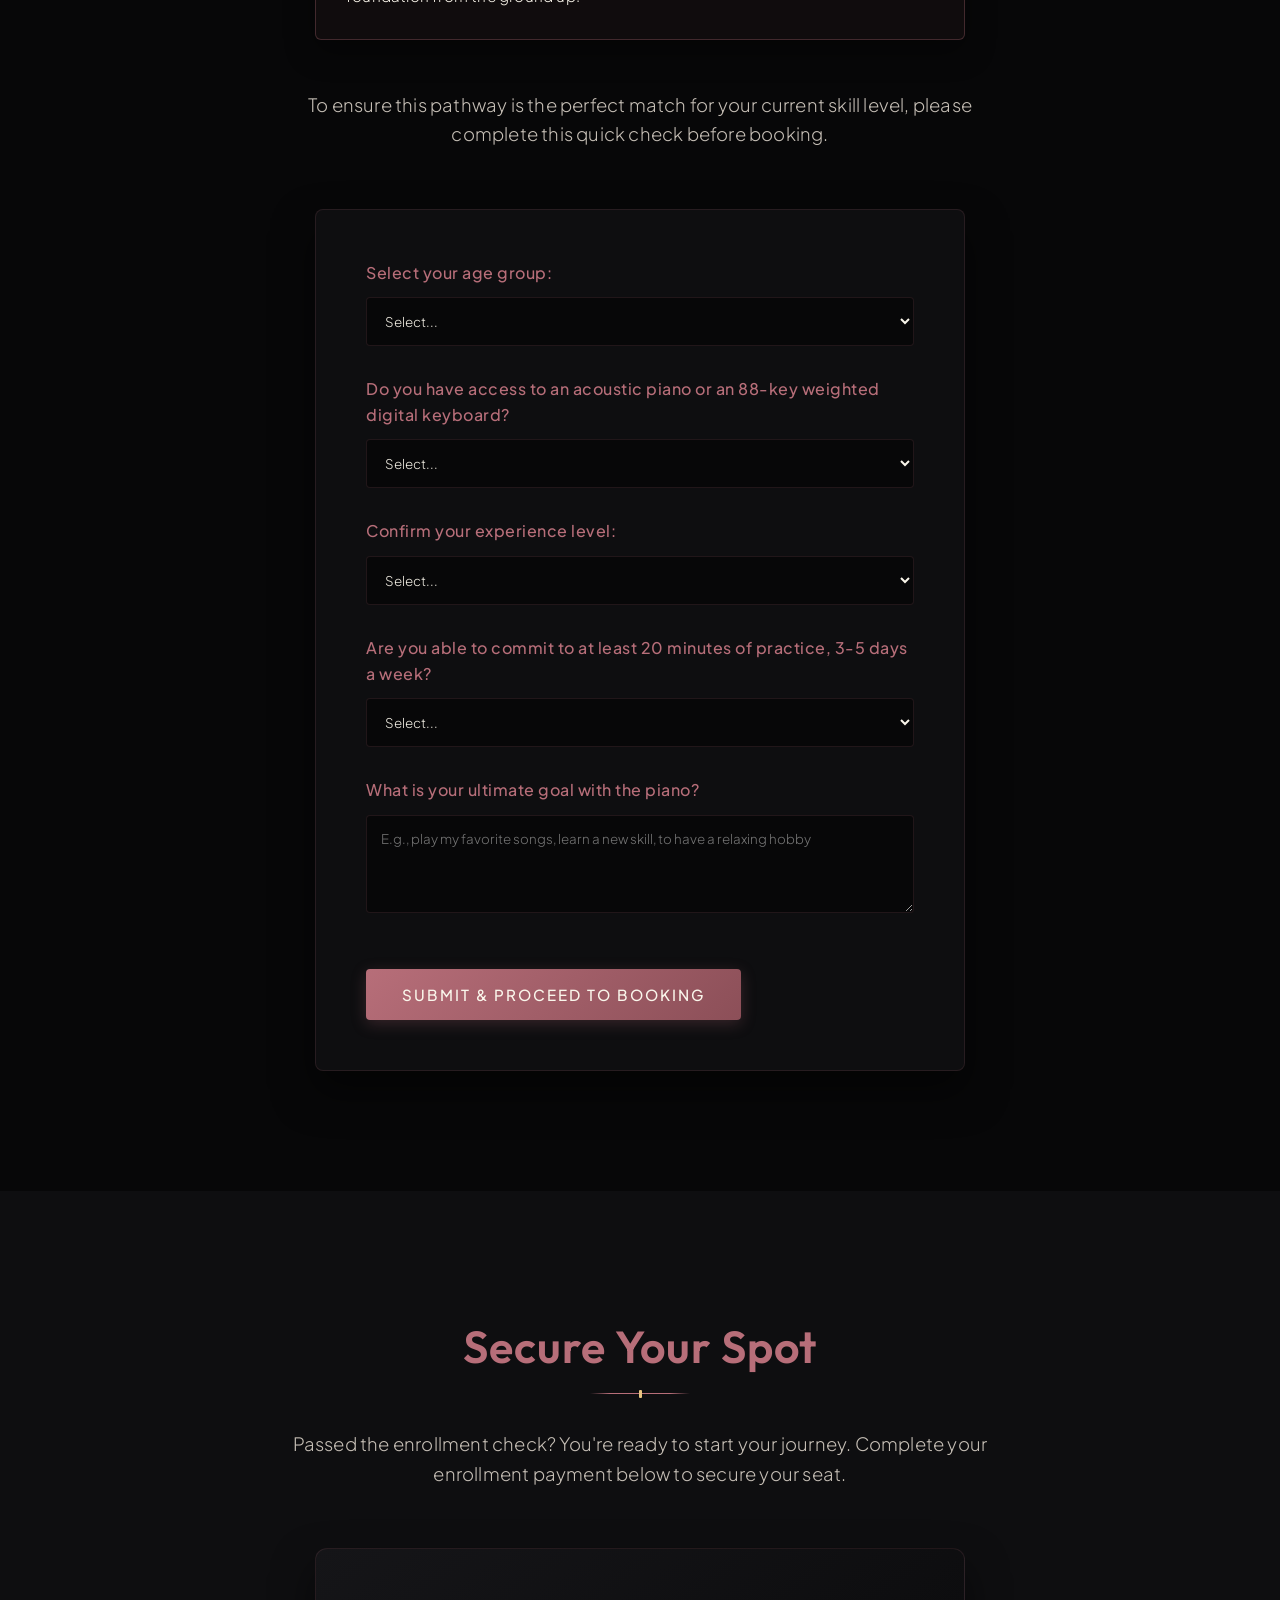
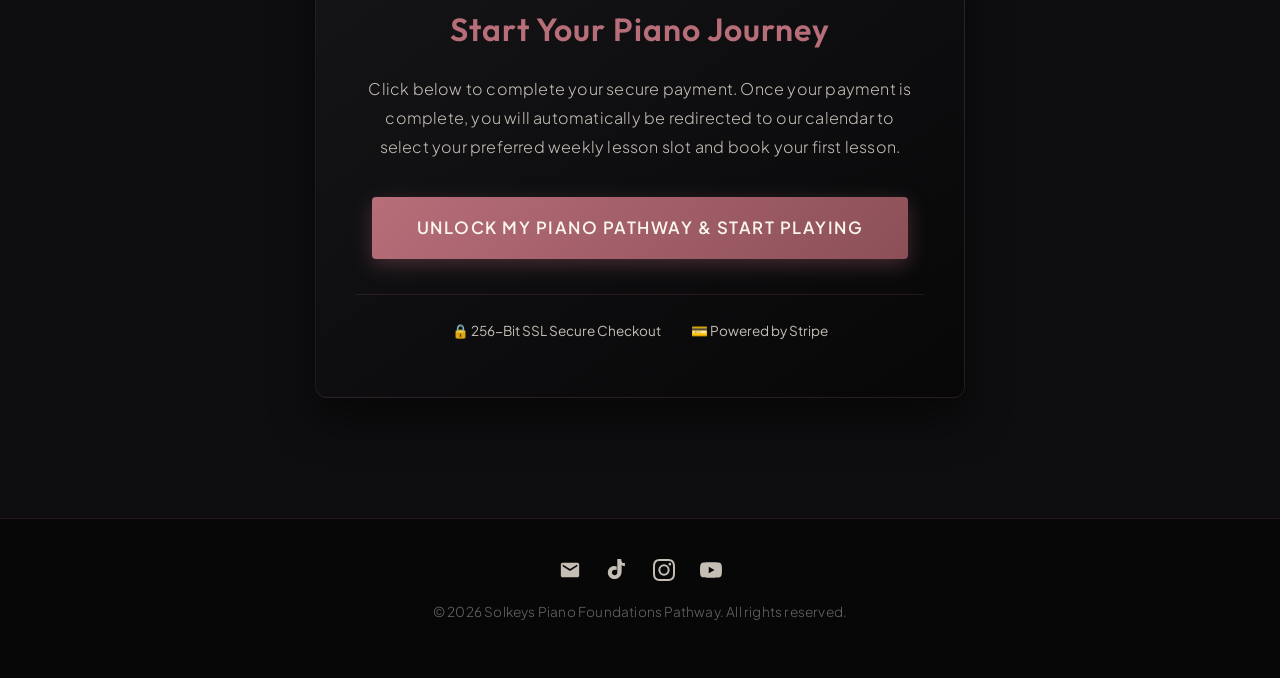
==== commit 8681fdb7: "Good" ====
--- a/index.html
+++ b/index.html
@@ -176,8 +176,7 @@
                         connection, and a device with camera and microphone.</p>
                     <p><strong>How does payment work?</strong><br>Payment is made monthly or quarterly before lessons
                         begin.</p>
-                    <p><strong>What if I miss a lesson?</strong><br>We require 24 hours notice for rescheduling,
-                        otherwise the lesson is forfeited.</p>
+                    <p><strong>What if I miss a lesson?</strong><br>Lesson may be rescheduled with at least 24 hours' notice, subject to availability.</p>
                 </div>
             </div>
         </div>
@@ -279,16 +278,16 @@
     <footer>
         <div class="footer-socials">
             <a href="mailto:sol.keypiano@gmail.com" aria-label="Email" class="social-icon">
-                <svg viewBox="0 0 24 24"><path d="M20 4H4c-1.1 0-1.99.9-1.99 2L2 18c0 1.1.9 2 2 2h16c1.1 0 2-.9 2-2V6c0-1.1-.9-2-2-2zm0 4l-8 5-8-5V6l8 5 8-5v2z"/></svg>
+                <svg viewBox="0 0 24 24" width="22" height="22"><path d="M20 4H4c-1.1 0-1.99.9-1.99 2L2 18c0 1.1.9 2 2 2h16c1.1 0 2-.9 2-2V6c0-1.1-.9-2-2-2zm0 4l-8 5-8-5V6l8 5 8-5v2z"/></svg>
             </a>
             <a href="https://www.tiktok.com/@solkeyspiano" target="_blank" aria-label="TikTok" class="social-icon">
-                <svg viewBox="0 0 24 24"><path d="M12.525.02c1.31-.02 2.61-.01 3.91-.02.08 1.53.63 3.02 1.59 4.23.86.03 1.72.01 2.58.02v3.7c-1.12-.03-2.22-.39-3.15-1.02-.13-.09-.25-.18-.36-.28-.06 2.43-.04 4.85-.05 7.28-.07 3.52-2.31 6.84-5.73 7.74-3.13.91-6.66-.46-8.23-3.23-1.89-3.08-1.09-7.39 1.75-9.52 1.94-1.5 4.61-1.79 6.83-.84.02 1.34-.01 2.68-.01 4.02-1.22-.64-2.76-.57-3.9.18-.99.63-1.48 1.83-1.28 2.97.23 1.54 1.73 2.64 3.28 2.43 1.34-.12 2.41-1.19 2.54-2.54.08-2.61.03-5.22.05-7.83-.02-2.33.01-4.66-.02-7zm0 0"/></svg>
+                <svg viewBox="0 0 24 24" width="22" height="22"><path d="M12.525.02c1.31-.02 2.61-.01 3.91-.02.08 1.53.63 3.02 1.59 4.23.86.03 1.72.01 2.58.02v3.7c-1.12-.03-2.22-.39-3.15-1.02-.13-.09-.25-.18-.36-.28-.06 2.43-.04 4.85-.05 7.28-.07 3.52-2.31 6.84-5.73 7.74-3.13.91-6.66-.46-8.23-3.23-1.89-3.08-1.09-7.39 1.75-9.52 1.94-1.5 4.61-1.79 6.83-.84.02 1.34-.01 2.68-.01 4.02-1.22-.64-2.76-.57-3.9.18-.99.63-1.48 1.83-1.28 2.97.23 1.54 1.73 2.64 3.28 2.43 1.34-.12 2.41-1.19 2.54-2.54.08-2.61.03-5.22.05-7.83-.02-2.33.01-4.66-.02-7zm0 0"/></svg>
             </a>
             <a href="https://www.instagram.com/solkeyspiano" target="_blank" aria-label="Instagram" class="social-icon">
-                <svg viewBox="0 0 24 24"><path d="M12 2.163c3.204 0 3.584.012 4.85.07 3.252.148 4.771 1.691 4.919 4.919.058 1.265.069 1.645.069 4.849 0 3.205-.012 3.584-.069 4.849-.149 3.225-1.664 4.771-4.919 4.919-1.266.058-1.644.07-4.85.07-3.204 0-3.584-.012-4.849-.07-3.26-.149-4.771-1.699-4.919-4.92-.058-1.265-.07-1.644-.07-4.849 0-3.204.013-3.583.07-4.849.149-3.227 1.664-4.771 4.919-4.919 1.266-.057 1.645-.069 4.849-.069zM12 0C8.741 0 8.333.014 7.053.072 2.695.272.273 2.69.073 7.051.014 8.333 0 8.741 0 12c0 3.259.014 3.668.072 4.948.2 4.358 2.618 6.78 6.98 6.98 1.281.058 1.689.072 4.948.072 3.259 0 3.668-.014 4.948-.072 4.354-.2 6.782-2.618 6.979-6.98.059-1.28.073-1.689.073-4.948 0-3.259-.014-3.667-.072-4.947-.196-4.354-2.617-6.78-6.979-6.98C15.668.014 15.259 0 12 0zm0 5.838a6.162 6.162 0 100 12.324 6.162 6.162 0 000-12.324zM12 16a4 4 0 110-8 4 4 0 010 8zm6.406-11.845a1.44 1.44 0 100 2.881 1.44 1.44 0 000-2.881z"/></svg>
+                <svg viewBox="0 0 24 24" width="22" height="22"><path d="M12 2.163c3.204 0 3.584.012 4.85.07 3.252.148 4.771 1.691 4.919 4.919.058 1.265.069 1.645.069 4.849 0 3.205-.012 3.584-.069 4.849-.149 3.225-1.664 4.771-4.919 4.919-1.266.058-1.644.07-4.85.07-3.204 0-3.584-.012-4.849-.07-3.26-.149-4.771-1.699-4.919-4.92-.058-1.265-.07-1.644-.07-4.849 0-3.204.013-3.583.07-4.849.149-3.227 1.664-4.771 4.919-4.919 1.266-.057 1.645-.069 4.849-.069zM12 0C8.741 0 8.333.014 7.053.072 2.695.272.273 2.69.073 7.051.014 8.333 0 8.741 0 12c0 3.259.014 3.668.072 4.948.2 4.358 2.618 6.78 6.98 6.98 1.281.058 1.689.072 4.948.072 3.259 0 3.668-.014 4.948-.072 4.354-.2 6.782-2.618 6.979-6.98.059-1.28.073-1.689.073-4.948 0-3.259-.014-3.667-.072-4.947-.196-4.354-2.617-6.78-6.979-6.98C15.668.014 15.259 0 12 0zm0 5.838a6.162 6.162 0 100 12.324 6.162 6.162 0 000-12.324zM12 16a4 4 0 110-8 4 4 0 010 8zm6.406-11.845a1.44 1.44 0 100 2.881 1.44 1.44 0 000-2.881z"/></svg>
             </a>
             <a href="https://www.youtube.com/@solkeyspiano" target="_blank" aria-label="YouTube" class="social-icon">
-                <svg viewBox="0 0 24 24"><path d="M23.498 6.163a3.003 3.003 0 00-2.11-2.11C19.517 3.545 12 3.545 12 3.545s-7.517 0-9.388.508a3.003 3.003 0 00-2.11 2.11C0 8.033 0 12 0 12s0 3.967.502 5.837a3.003 3.003 0 002.11 2.11c1.871.508 9.388.508 9.388.508s7.517 0 9.388-.508a3.003 3.003 0 002.11-2.11C24 15.967 24 12 24 12s0-3.967-.502-5.837zM9.545 15.568V8.432L15.818 12l-6.273 3.568z"/></svg>
+                <svg viewBox="0 0 24 24" width="22" height="22"><path d="M23.498 6.163a3.003 3.003 0 00-2.11-2.11C19.517 3.545 12 3.545 12 3.545s-7.517 0-9.388.508a3.003 3.003 0 00-2.11 2.11C0 8.033 0 12 0 12s0 3.967.502 5.837a3.003 3.003 0 002.11 2.11c1.871.508 9.388.508 9.388.508s7.517 0 9.388-.508a3.003 3.003 0 002.11-2.11C24 15.967 24 12 24 12s0-3.967-.502-5.837zM9.545 15.568V8.432L15.818 12l-6.273 3.568z"/></svg>
             </a>
         </div>
         <p>&copy; 2026 Solkeys Piano Foundations Pathway. All rights reserved.</p>
--- a/style.css
+++ b/style.css
@@ -78,12 +78,13 @@
     align-items: center;
 }
 
-.logo a {
-    text-decoration: none;
-    font-family: var(--font-accent);
+.logo a,
+.logo a:visited {
+    text-decoration: none !important;
+    font-family: var(--font-accent) !important;
     font-size: 1.3rem;
     font-weight: 700;
-    color: var(--rose-gold);
+    color: var(--rose-gold) !important;
     letter-spacing: 2px;
     text-transform: uppercase;
     transition: all 0.3s ease;
@@ -91,8 +92,15 @@
 }
 
 .logo a:hover {
-    color: var(--rose-gold-hover);
+    color: var(--rose-gold-hover) !important;
     transform: scale(1.03);
+    text-decoration: none !important;
+}
+
+.logo a:active,
+.logo a:focus {
+    color: var(--rose-gold) !important;
+    text-decoration: none !important;
 }
 
 .nav-links {
@@ -253,7 +261,7 @@
     align-items: center;
     justify-content: center;
     text-align: center;
-    background: linear-gradient(rgba(7, 7, 8, 0.8), rgba(7, 7, 8, 0.8)), url('hero_piano_candle.png') center/cover;
+    background: linear-gradient(rgba(7, 7, 8, 0.8), rgba(7, 7, 8, 0.8)), url('hero_piano_candle.jpg') center/cover;
     padding: 0 10%;
     position: relative;
 }
@@ -758,8 +766,8 @@
 }
 
 .social-icon svg {
-    width: 100%;
-    height: 100%;
+    width: 22px;
+    height: 22px;
     fill: currentColor;
 }
 
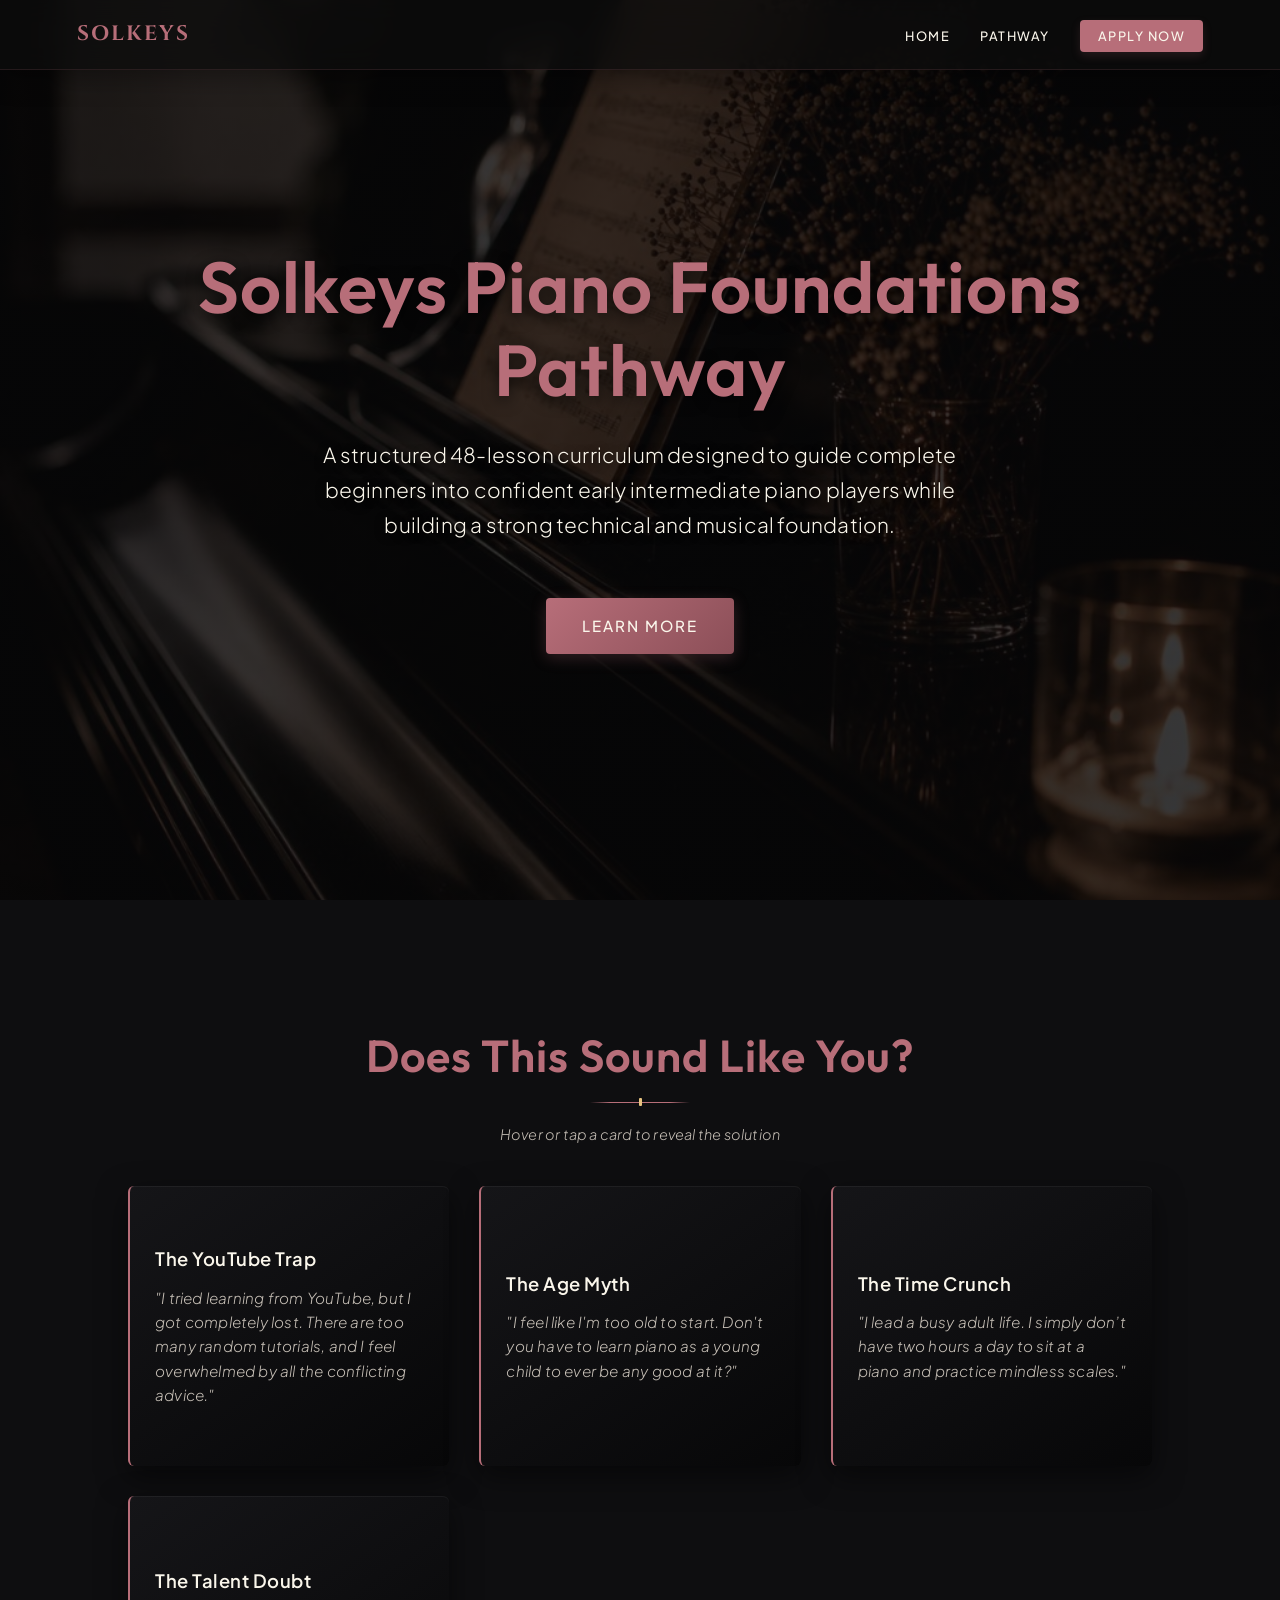
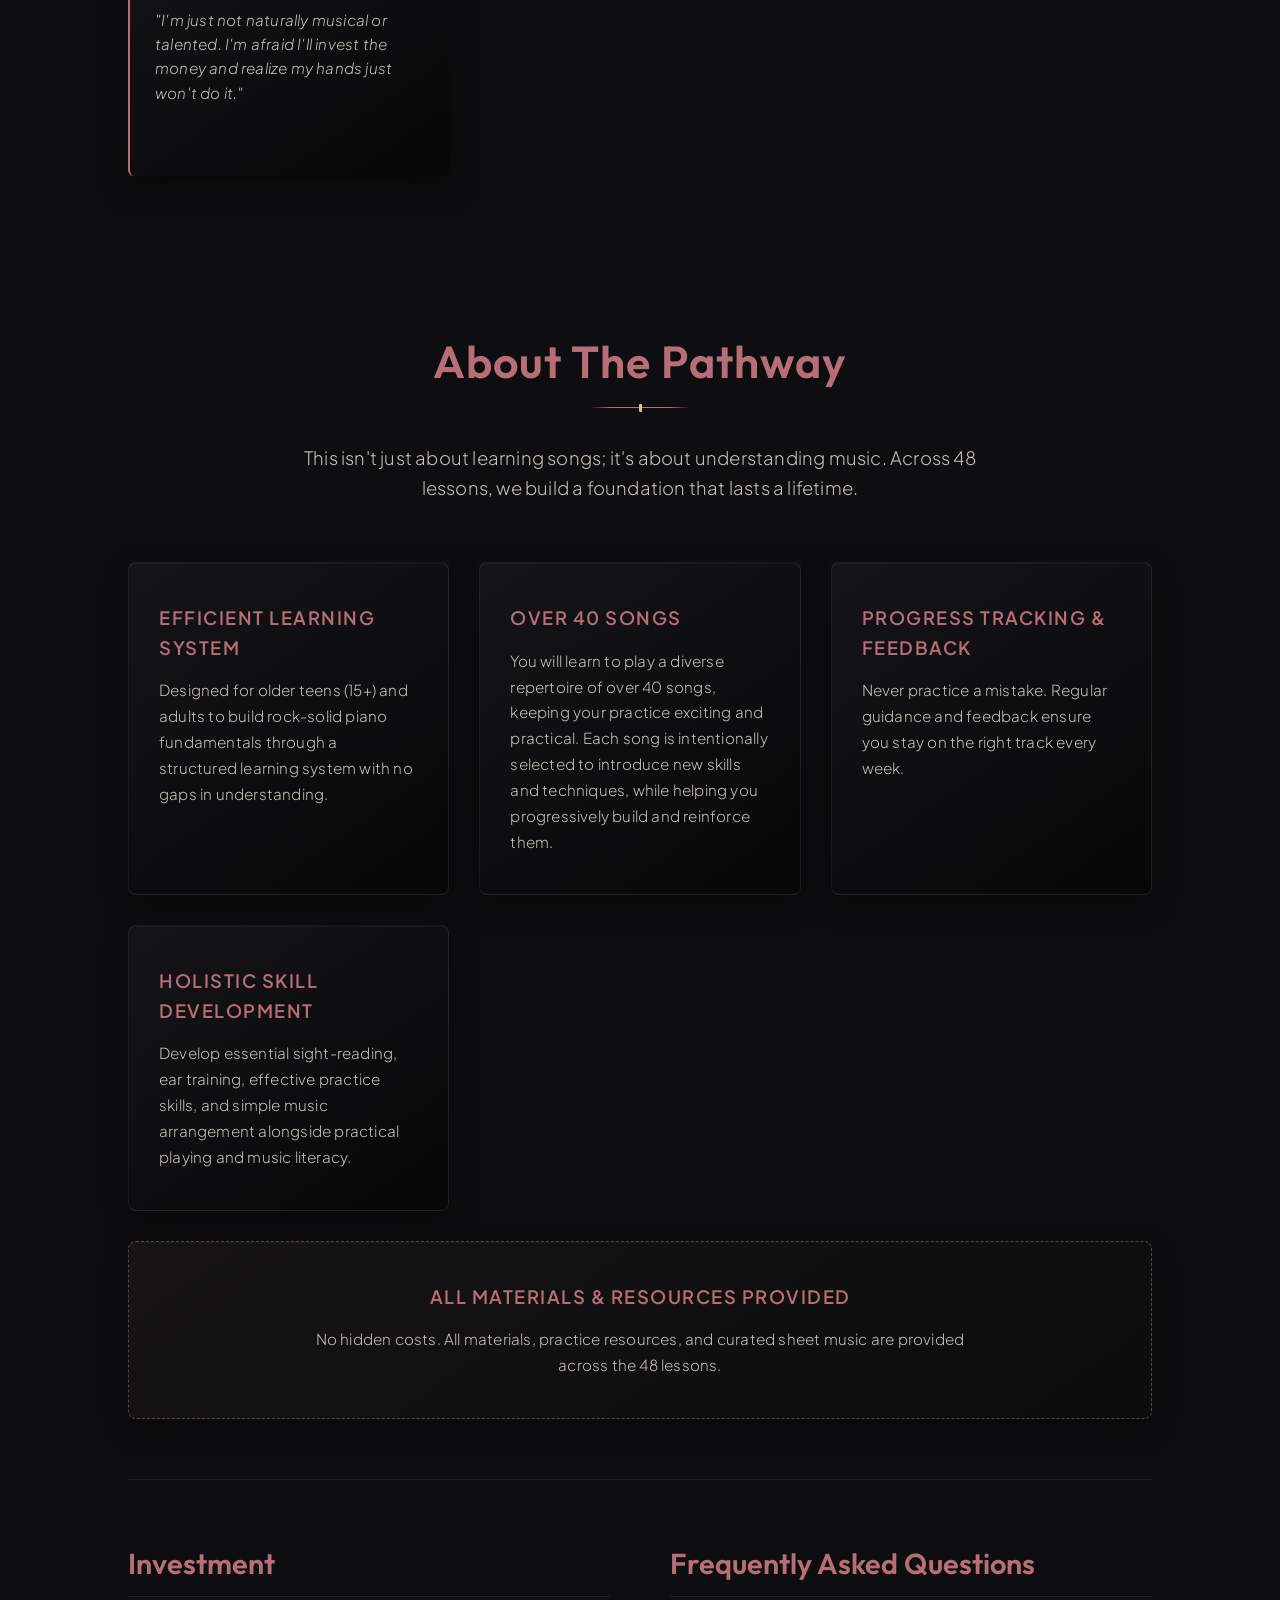
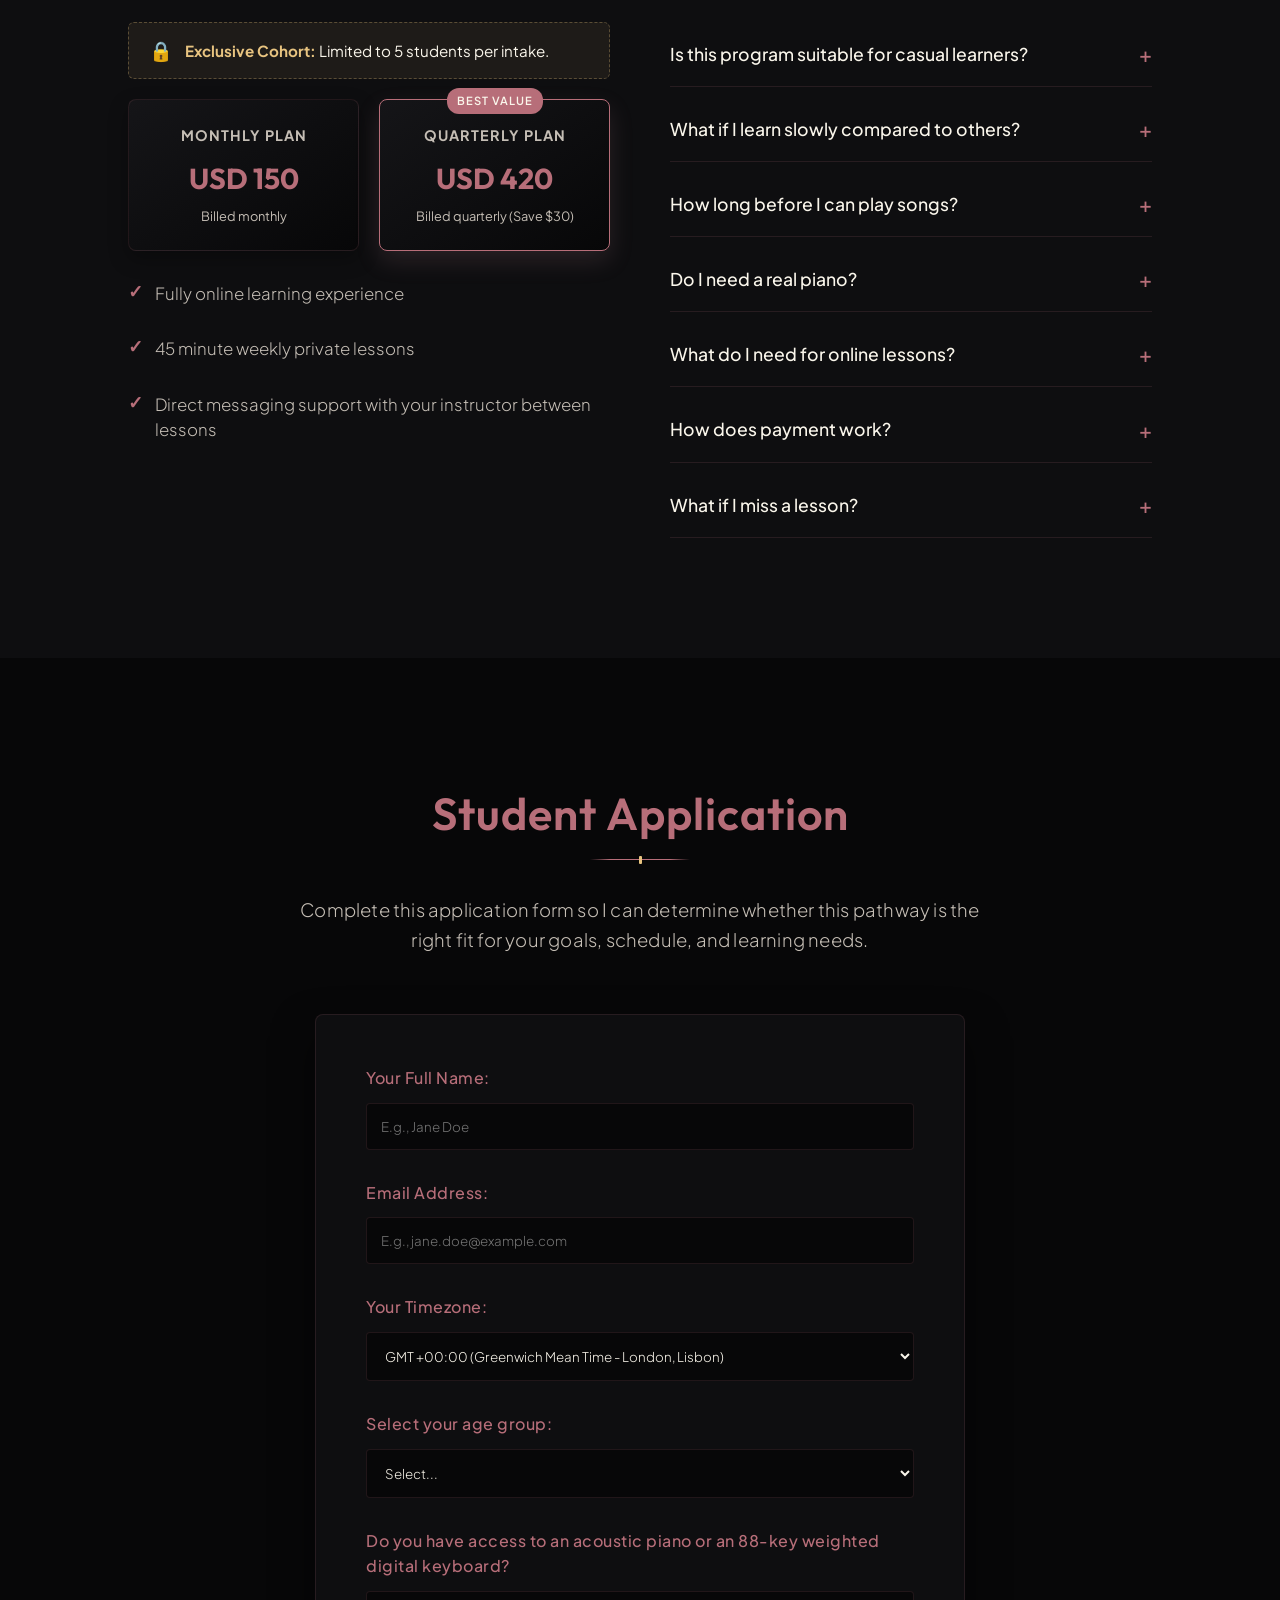
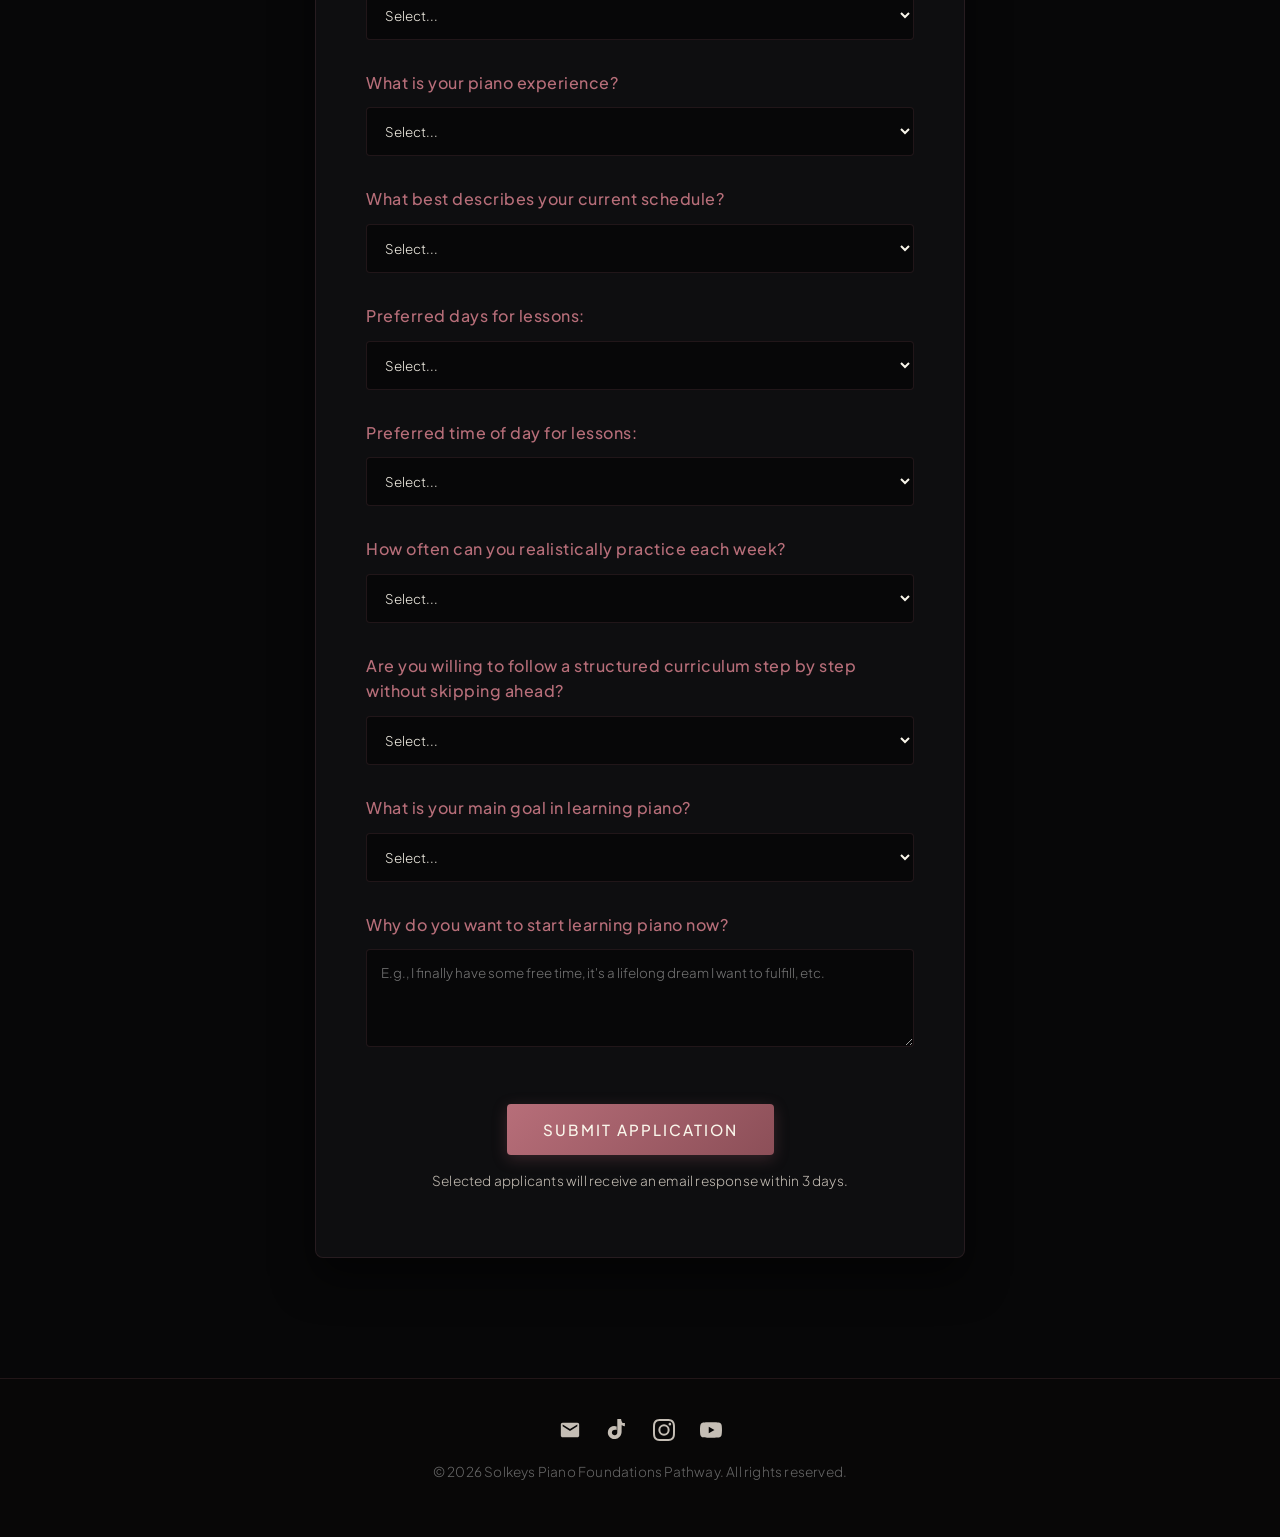
==== commit 0bd7e70b: "official" ====
--- a/index.html
+++ b/index.html
@@ -10,8 +10,6 @@
     <link
         href="https://fonts.googleapis.com/css2?family=Cinzel:wght@400;600;700&family=Outfit:wght@300;400;500;600;700;800&family=Plus+Jakarta+Sans:wght@300;400;500;600;700&display=swap"
         rel="stylesheet">
-    <!-- Calendly widget CSS -->
-    <link href="https://assets.calendly.com/assets/external/widget.css" rel="stylesheet">
 </head>
 
 <body>
@@ -27,8 +25,7 @@
         <ul class="nav-links">
             <li><a href="#hero">Home</a></li>
             <li><a href="#pathway">Pathway</a></li>
-            <li><a href="#quiz">Enrollment Check</a></li>
-            <li><a href="#enroll" class="btn-small">Enroll Now</a></li>
+            <li><a href="#quiz" class="btn-small">Apply Now</a></li>
         </ul>
     </nav>
 
@@ -36,9 +33,9 @@
     <header id="hero">
         <div class="hero-content">
             <h1>Solkeys Piano Foundations Pathway</h1>
-            <p>A structured 48-lesson curriculum designed to transform complete beginners into confident intermediate
-                players with a strong technical and musical foundation.</p>
-            <a href="#quiz" class="btn">Complete Enrollment Check</a>
+            <p>A structured 48-lesson curriculum designed to guide complete beginners into confident early intermediate
+                piano players while building a strong technical and musical foundation.</p>
+            <a href="#pathway" class="btn">Learn More</a>
         </div>
     </header>
 
@@ -47,36 +44,66 @@
         <h2>Does This Sound Like You?</h2>
         <div class="divider"></div>
 
+        <p
+            style="text-align: center; color: var(--text-muted); font-size: 0.9rem; margin-top: -15px; margin-bottom: 40px; font-style: italic;">
+            Hover or tap a card to reveal the solution</p>
+
         <div class="grid-container">
-            <div class="objection-card">
-                <h3>The YouTube Trap</h3>
-                <p>"I tried learning from YouTube, but I got completely lost. There are too many random tutorials, and I
-                    feel overwhelmed by all the conflicting advice."</p>
-            </div>
-
-            <div class="objection-card">
-                <h3>The Age Myth</h3>
-                <p>"I feel like I'm too old to start. Don't you have to learn piano as a young child to ever be any good
-                    at it?"</p>
-            </div>
-
-            <div class="objection-card">
-                <h3>The Time Crunch</h3>
-                <p>"I lead a busy adult life. I simply don’t have two hours a day to sit at a piano and practice
-                    mindless scales."</p>
-            </div>
-
-            <div class="objection-card">
-                <h3>The Talent Doubt</h3>
-                <p>"I'm just not naturally musical or talented. I'm afraid I'll invest the money and realize my hands
-                    just won't do it."</p>
-            </div>
-        </div>
-
-        <!-- The Breakthrough System Statement -->
-        <div class="system-breakthrough">
-            <p>Most online resources fail because they leave you trapped in an overwhelming maze of random tutorials and conflicting advice, with no structured, step-by-step pathway to lead you toward true mastery. It’s easy to feel like you’ve missed the boat if you didn't start as a child, or to worry that you lack the natural talent to make your hands cooperate. For a busy person, the thought of sacrificing hours a day to mindless scales makes starting feel entirely impossible. Worse yet, without guidance to evaluate your form, self-taught pianists run the very real danger of unknowingly picking up bad habits. By the time you finally realize something is wrong, you've already hard-wired those mistakes into your muscle memory—leaving you feeling frustrated, stuck, and like you have wasted months of precious time.</p>
-            <p><strong>Solkeys Piano Foundations Pathway</strong> helps solve these problems. My lessons protect your time and effort by providing a clear, structured pathway designed specifically for minds aged 15 and above. They remove the guesswork, silence the doubts, and ensure that every single minute you spend at the keys builds a flawless foundation—guaranteeing safe, steady progress from day one.</p>
+            <!-- Card 1 -->
+            <div class="flip-card">
+                <div class="flip-card-inner">
+                    <div class="flip-card-front">
+                        <h3>The YouTube Trap</h3>
+                        <p>"I tried learning from YouTube, but I got completely lost. There are too many random tutorials, and I feel overwhelmed by all the conflicting advice."</p>
+                    </div>
+                    <div class="flip-card-back">
+                        <h3>The Solkeys Pathway</h3>
+                        <p>provides a clear, step-by-step curriculum where every lesson and piece is intentionally sequenced to guide your progress from beginner to early intermediate level.</p>
+                    </div>
+                </div>
+            </div>
+
+            <!-- Card 2 -->
+            <div class="flip-card">
+                <div class="flip-card-inner">
+                    <div class="flip-card-front">
+                        <h3>The Age Myth</h3>
+                        <p>"I feel like I'm too old to start. Don't you have to learn piano as a young child to ever be any good at it?"</p>
+                    </div>
+                    <div class="flip-card-back">
+                        <h3>The Solkeys Pathway</h3>
+                        <p>is optimized specifically for mature learners using logical, visual, and practical methods, designed to make piano learning effective and accessible at any age when combined with consistent practice.</p>
+                    </div>
+                </div>
+            </div>
+
+            <!-- Card 3 -->
+            <div class="flip-card">
+                <div class="flip-card-inner">
+                    <div class="flip-card-front">
+                        <h3>The Time Crunch</h3>
+                        <p>"I lead a busy adult life. I simply don’t have two hours a day to sit at a piano and practice mindless scales."</p>
+                    </div>
+                    <div class="flip-card-back">
+                        <h3>The Solkeys Pathway</h3>
+                        <p>delivers focused topics in every lesson and equips you with effective practice strategies you can use in short practice sessions, helping you make steady progress even with a busy schedule.</p>
+                    </div>
+                </div>
+            </div>
+
+            <!-- Card 4 -->
+            <div class="flip-card">
+                <div class="flip-card-inner">
+                    <div class="flip-card-front">
+                        <h3>The Talent Doubt</h3>
+                        <p>"I'm just not naturally musical or talented. I'm afraid I'll invest the money and realize my hands just won't do it."</p>
+                    </div>
+                    <div class="flip-card-back">
+                        <h3>The Solkeys Pathway</h3>
+                        <p>builds coordination, rhythm, music reading, and hand independence from the ground up through structured training. Piano is a learned skill, not a natural talent.</p>
+                    </div>
+                </div>
+            </div>
         </div>
     </section>
 
@@ -111,7 +138,7 @@
 
             <div class="feature-card">
                 <h3>Holistic Skill Development</h3>
-                <p>Develop essential sight-reading, aural skills, and simple music arrangement alongside practical
+                <p>Develop essential sight-reading, ear training, effective practice skills, and simple music arrangement alongside practical
                     playing and music literacy.</p>
             </div>
 
@@ -152,7 +179,7 @@
                     </li>
                     <li>
                         <span class="icon-check">✓</span>
-                        <span>1 hour weekly private lessons</span>
+                        <span>45 minute weekly private lessons</span>
                     </li>
                     <li>
                         <span class="icon-check">✓</span>
@@ -163,51 +190,122 @@
             <div class="faq">
                 <h3>Frequently Asked Questions</h3>
                 <div class="faq-list">
-                    <p><strong>Is this program suitable for casual learners?</strong><br>This program is designed for
-                        committed students who want structured progress, not casual or occasional learning.</p>
-                    <p><strong>What if I learn slowly compared to others?</strong><br>The curriculum is flexible and
-                        adapts to your pace. You are not compared to other students.</p>
-                    <p><strong>How long before I can play songs?</strong><br>You’ll start playing simple songs from your
-                        very first lesson. As you progress, the songs gradually increase in difficulty, introducing new
-                        techniques and skills step by step.</p>
-                    <p><strong>Do I need a real piano?</strong><br>An acoustic piano is great, but a weighted-key
-                        digital piano (88 keys) is perfectly fine.</p>
-                    <p><strong>What do I need for online lessons?</strong><br>A piano/keyboard, stable internet
-                        connection, and a device with camera and microphone.</p>
-                    <p><strong>How does payment work?</strong><br>Payment is made monthly or quarterly before lessons
-                        begin.</p>
-                    <p><strong>What if I miss a lesson?</strong><br>Lesson may be rescheduled with at least 24 hours' notice, subject to availability.</p>
+                    <details class="faq-item">
+                        <summary>Is this program suitable for casual learners?</summary>
+                        <div class="faq-answer">
+                            <p>This program is designed for committed students who want structured progress, not casual
+                                or occasional learning.</p>
+                        </div>
+                    </details>
+                    <details class="faq-item">
+                        <summary>What if I learn slowly compared to others?</summary>
+                        <div class="faq-answer">
+                            <p>The curriculum is flexible and adapts to your pace. You are not compared to other
+                                students.</p>
+                        </div>
+                    </details>
+                    <details class="faq-item">
+                        <summary>How long before I can play songs?</summary>
+                        <div class="faq-answer">
+                            <p>You’ll start playing simple songs from your very first lesson. As you progress, the songs
+                                gradually increase in difficulty, introducing new techniques and skills step by step.
+                            </p>
+                        </div>
+                    </details>
+                    <details class="faq-item">
+                        <summary>Do I need a real piano?</summary>
+                        <div class="faq-answer">
+                            <p>An acoustic piano is great, but a weighted-key digital piano (88 keys) is perfectly fine.
+                            </p>
+                        </div>
+                    </details>
+                    <details class="faq-item">
+                        <summary>What do I need for online lessons?</summary>
+                        <div class="faq-answer">
+                            <p>A piano/keyboard, stable internet connection, and a device with camera and microphone.
+                            </p>
+                        </div>
+                    </details>
+                    <details class="faq-item">
+                        <summary>How does payment work?</summary>
+                        <div class="faq-answer">
+                            <p>Payment is made monthly or quarterly before lessons begin.</p>
+                        </div>
+                    </details>
+                    <details class="faq-item">
+                        <summary>What if I miss a lesson?</summary>
+                        <div class="faq-answer">
+                            <p>Lesson may be rescheduled with at least 24 hours' notice, subject to availability.</p>
+                        </div>
+                    </details>
                 </div>
             </div>
         </div>
     </section>
 
-    <!-- Enrollment Check Section -->
+    <!-- Student Application Section -->
     <section id="quiz">
-        <h2>Enrollment Check</h2>
+        <h2>Student Application</h2>
         <div class="divider"></div>
 
-        <!-- Beginners Only Warning Box -->
-        <div class="warning-box">
-            <p><strong>⚠️ ATTENTION: BEGINNERS ONLY</strong><br>
-                This curriculum is designed for absolute beginners and those with very limited prior experience. If you
-                can already read sheet music fluently, understand core music theory, or comfortably play classical
-                repertoire, <strong>this pathway is not the right fit for you.</strong> The program is focused entirely
-                on building a strong foundation from the ground up.</p>
-        </div>
-
-        <p class="section-intro">To ensure this pathway is the perfect match for your current skill level, please
-            complete this quick check before booking.</p>
-
-        <form class="quiz-form" action="#enroll" method="POST">
+        <p class="section-intro">Complete this application form so I can determine whether this pathway is the right fit
+            for your goals, schedule, and learning needs.</p>
+
+        <form class="quiz-form" action="#quiz" method="POST">
+            <div class="form-group">
+                <label for="student-name">Your Full Name:</label>
+                <input type="text" id="student-name" required placeholder="E.g., Jane Doe">
+            </div>
+
+            <div class="form-group">
+                <label for="student-email">Email Address:</label>
+                <input type="email" id="student-email" required placeholder="E.g., jane.doe@example.com">
+            </div>
+
+            <div class="form-group">
+                <label for="student-timezone">Your Timezone:</label>
+                <select id="student-timezone" required>
+                    <option value="">Select Timezone...</option>
+                    <option value="GMT-12:00">GMT -12:00 (International Date Line West)</option>
+                    <option value="GMT-11:00">GMT -11:00 (Samoa, Midway)</option>
+                    <option value="GMT-10:00">GMT -10:00 (Hawaii, Honolulu)</option>
+                    <option value="GMT-09:00">GMT -09:00 (Alaska, Anchorage)</option>
+                    <option value="GMT-08:00">GMT -08:00 (Pacific Time - US & Canada)</option>
+                    <option value="GMT-07:00">GMT -07:00 (Mountain Time - US & Canada)</option>
+                    <option value="GMT-06:00">GMT -06:00 (Central Time - US & Canada)</option>
+                    <option value="GMT-05:00">GMT -05:00 (Eastern Time - US & Canada)</option>
+                    <option value="GMT-04:00">GMT -04:00 (Atlantic Time - Canada)</option>
+                    <option value="GMT-03:00">GMT -03:00 (Brazil, Argentina, Greenland)</option>
+                    <option value="GMT-02:00">GMT -02:00 (Mid-Atlantic)</option>
+                    <option value="GMT-01:00">GMT -01:00 (Azores, Cape Verde)</option>
+                    <option value="GMT+00:00">GMT +00:00 (Greenwich Mean Time - London, Lisbon)</option>
+                    <option value="GMT+01:00">GMT +01:00 (Central European Time - Paris, Berlin, Rome)</option>
+                    <option value="GMT+02:00">GMT +02:00 (Eastern European Time - Athens, Cairo, Johannesburg)</option>
+                    <option value="GMT+03:00">GMT +03:00 (Moscow, Baghdad, Nairobi)</option>
+                    <option value="GMT+04:00">GMT +04:00 (Gulf Standard Time - Dubai, Baku)</option>
+                    <option value="GMT+05:00">GMT +05:00 (Karachi, Tashkent)</option>
+                    <option value="GMT+05:30">GMT +05:30 (India Standard Time - New Delhi, Mumbai)</option>
+                    <option value="GMT+06:00">GMT +06:00 (Dhaka, Almaty)</option>
+                    <option value="GMT+07:00">GMT +07:00 (Indochina Time - Bangkok, Jakarta)</option>
+                    <option value="GMT+08:00">GMT +08:00 (Singapore Standard Time - Singapore, Beijing, Perth)</option>
+                    <option value="GMT+09:00">GMT +09:00 (Japan/Korea Standard Time - Tokyo, Seoul)</option>
+                    <option value="GMT+09:30">GMT +09:30 (Australian Central Time - Adelaide, Darwin)</option>
+                    <option value="GMT+10:00">GMT +10:00 (Australian Eastern Time - Sydney, Melbourne, Brisbane)
+                    </option>
+                    <option value="GMT+11:00">GMT +11:00 (Solomon Islands, Vladivostok)</option>
+                    <option value="GMT+12:00">GMT +12:00 (New Zealand Standard Time - Auckland, Fiji)</option>
+                    <option value="GMT+13:00">GMT +13:00 (Tonga, Samoa)</option>
+                    <option value="GMT+14:00">GMT +14:00 (Line Islands)</option>
+                </select>
+            </div>
+
             <div class="form-group">
                 <label>Select your age group:</label>
                 <select required>
                     <option value="">Select...</option>
-                    <option value="15-24">15 – 24</option>
-                    <option value="25-39">25 – 39</option>
-                    <option value="40-54">40 – 54</option>
-                    <option value="55+">55+</option>
+                    <option value="15-17">15 – 17</option>
+                    <option value="18-49">18 – 49</option>
+                    <option value="50+">50+</option>
                 </select>
             </div>
 
@@ -222,17 +320,58 @@
             </div>
 
             <div class="form-group">
-                <label>Confirm your experience level:</label>
-                <select required>
-                    <option value="">Select...</option>
-                    <option value="beginner">I am an absolute beginner (Perfect Fit)</option>
-                    <option value="little">I played a little bit years ago (Perfect Fit)</option>
-                    <option value="advanced">I am intermediate/advanced (I understand I should not enroll)</option>
-                </select>
-            </div>
-
-            <div class="form-group">
-                <label>Are you able to commit to at least 20 minutes of practice, 3-5 days a week?</label>
+                <label>What is your piano experience?</label>
+                <select required>
+                    <option value="">Select...</option>
+                    <option value="never">I have never played piano before</option>
+                    <option value="self-taught">I have tried a little/self-taught basics</option>
+                    <option value="years-ago">I learned a bit years ago</option>
+                </select>
+            </div>
+
+            <div class="form-group">
+                <label>What best describes your current schedule?</label>
+                <select required>
+                    <option value="">Select...</option>
+                    <option value="working">I am working</option>
+                    <option value="studying">I am studying</option>
+                    <option value="flexible">I have a flexible/irregular schedule</option>
+                </select>
+            </div>
+
+            <div class="form-group">
+                <label>Preferred days for lessons:</label>
+                <select required>
+                    <option value="">Select...</option>
+                    <option value="weekdays">Weekdays (Monday – Friday)</option>
+                    <option value="weekends">Weekends (Saturday – Sunday)</option>
+                    <option value="flexible">Flexible / Any day</option>
+                </select>
+            </div>
+
+            <div class="form-group">
+                <label>Preferred time of day for lessons:</label>
+                <select required>
+                    <option value="">Select...</option>
+                    <option value="mornings">Mornings (8:00 AM – 12:00 PM)</option>
+                    <option value="afternoons">Afternoons (12:00 PM – 5:00 PM)</option>
+                    <option value="evenings">Evenings (5:00 PM – 9:00 PM)</option>
+                    <option value="flexible">Flexible / Any time</option>
+                </select>
+            </div>
+
+            <div class="form-group">
+                <label>How often can you realistically practice each week?</label>
+                <select required>
+                    <option value="">Select...</option>
+                    <option value="1-2">1 – 2 days</option>
+                    <option value="3-4">3 – 4 days</option>
+                    <option value="5+">5+ days</option>
+                </select>
+            </div>
+
+            <div class="form-group">
+                <label>Are you willing to follow a structured curriculum step by step without skipping ahead?</label>
                 <select required>
                     <option value="">Select...</option>
                     <option value="yes">Yes</option>
@@ -241,53 +380,58 @@
             </div>
 
             <div class="form-group">
-                <label>What is your ultimate goal with the piano?</label>
+                <label>What is your main goal in learning piano?</label>
+                <select required>
+                    <option value="">Select...</option>
+                    <option value="songs">Play my favorite songs</option>
+                    <option value="relax">Relax and relieve stress</option>
+                    <option value="skill">Learn a new, rewarding skill</option>
+                    <option value="resume">Resume a childhood interest</option>
+                    <option value="other">Other</option>
+                </select>
+            </div>
+
+            <div class="form-group">
+                <label>Why do you want to start learning piano now?</label>
                 <textarea rows="4"
-                    placeholder="E.g., play my favorite songs, learn a new skill, to have a relaxing hobby"
+                    placeholder="E.g., I finally have some free time, it's a lifelong dream I want to fulfill, etc."
                     required></textarea>
             </div>
 
-            <button type="submit" class="btn">Submit & Proceed to Booking</button>
+            <div style="text-align: center;">
+                <button type="submit" class="btn">Submit Application</button>
+            </div>
+            <p style="margin-top: 15px; font-size: 0.85rem; color: var(--text-muted); text-align: center;">Selected
+                applicants will receive an email response within 3 days.</p>
         </form>
     </section>
 
-    <!-- Booking & Checkout Section -->
-    <section id="enroll">
-        <h2>Secure Your Spot</h2>
-        <div class="divider"></div>
-        <p class="section-intro">Passed the enrollment check? You're ready to start your journey. Complete your
-            enrollment payment below to secure your seat.</p>
-
-        <div class="checkout-card">
-            <h3>Start Your Piano Journey</h3>
-            <p class="checkout-description">
-                Click below to complete your secure payment. Once your payment is complete, you will automatically be
-                redirected to our calendar to select your preferred weekly lesson slot and book your first lesson.
-            </p>
-
-            <!-- Replace the '#' with your Stripe Payment Link -->
-            <a href="#" class="btn btn-checkout" target="_blank">Unlock My Piano Pathway & Start Playing</a>
-
-            <div class="checkout-footer">
-                <span class="trust-badge">🔒 256-Bit SSL Secure Checkout</span>
-                <span class="trust-badge">💳 Powered by Stripe</span>
-            </div>
-        </div>
-    </section>
 
     <footer>
         <div class="footer-socials">
             <a href="mailto:sol.keypiano@gmail.com" aria-label="Email" class="social-icon">
-                <svg viewBox="0 0 24 24" width="22" height="22"><path d="M20 4H4c-1.1 0-1.99.9-1.99 2L2 18c0 1.1.9 2 2 2h16c1.1 0 2-.9 2-2V6c0-1.1-.9-2-2-2zm0 4l-8 5-8-5V6l8 5 8-5v2z"/></svg>
+                <svg viewBox="0 0 24 24" width="22" height="22">
+                    <path
+                        d="M20 4H4c-1.1 0-1.99.9-1.99 2L2 18c0 1.1.9 2 2 2h16c1.1 0 2-.9 2-2V6c0-1.1-.9-2-2-2zm0 4l-8 5-8-5V6l8 5 8-5v2z" />
+                </svg>
             </a>
             <a href="https://www.tiktok.com/@solkeyspiano" target="_blank" aria-label="TikTok" class="social-icon">
-                <svg viewBox="0 0 24 24" width="22" height="22"><path d="M12.525.02c1.31-.02 2.61-.01 3.91-.02.08 1.53.63 3.02 1.59 4.23.86.03 1.72.01 2.58.02v3.7c-1.12-.03-2.22-.39-3.15-1.02-.13-.09-.25-.18-.36-.28-.06 2.43-.04 4.85-.05 7.28-.07 3.52-2.31 6.84-5.73 7.74-3.13.91-6.66-.46-8.23-3.23-1.89-3.08-1.09-7.39 1.75-9.52 1.94-1.5 4.61-1.79 6.83-.84.02 1.34-.01 2.68-.01 4.02-1.22-.64-2.76-.57-3.9.18-.99.63-1.48 1.83-1.28 2.97.23 1.54 1.73 2.64 3.28 2.43 1.34-.12 2.41-1.19 2.54-2.54.08-2.61.03-5.22.05-7.83-.02-2.33.01-4.66-.02-7zm0 0"/></svg>
+                <svg viewBox="0 0 24 24" width="22" height="22">
+                    <path
+                        d="M12.525.02c1.31-.02 2.61-.01 3.91-.02.08 1.53.63 3.02 1.59 4.23.86.03 1.72.01 2.58.02v3.7c-1.12-.03-2.22-.39-3.15-1.02-.13-.09-.25-.18-.36-.28-.06 2.43-.04 4.85-.05 7.28-.07 3.52-2.31 6.84-5.73 7.74-3.13.91-6.66-.46-8.23-3.23-1.89-3.08-1.09-7.39 1.75-9.52 1.94-1.5 4.61-1.79 6.83-.84.02 1.34-.01 2.68-.01 4.02-1.22-.64-2.76-.57-3.9.18-.99.63-1.48 1.83-1.28 2.97.23 1.54 1.73 2.64 3.28 2.43 1.34-.12 2.41-1.19 2.54-2.54.08-2.61.03-5.22.05-7.83-.02-2.33.01-4.66-.02-7zm0 0" />
+                </svg>
             </a>
             <a href="https://www.instagram.com/solkeyspiano" target="_blank" aria-label="Instagram" class="social-icon">
-                <svg viewBox="0 0 24 24" width="22" height="22"><path d="M12 2.163c3.204 0 3.584.012 4.85.07 3.252.148 4.771 1.691 4.919 4.919.058 1.265.069 1.645.069 4.849 0 3.205-.012 3.584-.069 4.849-.149 3.225-1.664 4.771-4.919 4.919-1.266.058-1.644.07-4.85.07-3.204 0-3.584-.012-4.849-.07-3.26-.149-4.771-1.699-4.919-4.92-.058-1.265-.07-1.644-.07-4.849 0-3.204.013-3.583.07-4.849.149-3.227 1.664-4.771 4.919-4.919 1.266-.057 1.645-.069 4.849-.069zM12 0C8.741 0 8.333.014 7.053.072 2.695.272.273 2.69.073 7.051.014 8.333 0 8.741 0 12c0 3.259.014 3.668.072 4.948.2 4.358 2.618 6.78 6.98 6.98 1.281.058 1.689.072 4.948.072 3.259 0 3.668-.014 4.948-.072 4.354-.2 6.782-2.618 6.979-6.98.059-1.28.073-1.689.073-4.948 0-3.259-.014-3.667-.072-4.947-.196-4.354-2.617-6.78-6.979-6.98C15.668.014 15.259 0 12 0zm0 5.838a6.162 6.162 0 100 12.324 6.162 6.162 0 000-12.324zM12 16a4 4 0 110-8 4 4 0 010 8zm6.406-11.845a1.44 1.44 0 100 2.881 1.44 1.44 0 000-2.881z"/></svg>
+                <svg viewBox="0 0 24 24" width="22" height="22">
+                    <path
+                        d="M12 2.163c3.204 0 3.584.012 4.85.07 3.252.148 4.771 1.691 4.919 4.919.058 1.265.069 1.645.069 4.849 0 3.205-.012 3.584-.069 4.849-.149 3.225-1.664 4.771-4.919 4.919-1.266.058-1.644.07-4.85.07-3.204 0-3.584-.012-4.849-.07-3.26-.149-4.771-1.699-4.919-4.92-.058-1.265-.07-1.644-.07-4.849 0-3.204.013-3.583.07-4.849.149-3.227 1.664-4.771 4.919-4.919 1.266-.057 1.645-.069 4.849-.069zM12 0C8.741 0 8.333.014 7.053.072 2.695.272.273 2.69.073 7.051.014 8.333 0 8.741 0 12c0 3.259.014 3.668.072 4.948.2 4.358 2.618 6.78 6.98 6.98 1.281.058 1.689.072 4.948.072 3.259 0 3.668-.014 4.948-.072 4.354-.2 6.782-2.618 6.979-6.98.059-1.28.073-1.689.073-4.948 0-3.259-.014-3.667-.072-4.947-.196-4.354-2.617-6.78-6.979-6.98C15.668.014 15.259 0 12 0zm0 5.838a6.162 6.162 0 100 12.324 6.162 6.162 0 000-12.324zM12 16a4 4 0 110-8 4 4 0 010 8zm6.406-11.845a1.44 1.44 0 100 2.881 1.44 1.44 0 000-2.881z" />
+                </svg>
             </a>
             <a href="https://www.youtube.com/@solkeyspiano" target="_blank" aria-label="YouTube" class="social-icon">
-                <svg viewBox="0 0 24 24" width="22" height="22"><path d="M23.498 6.163a3.003 3.003 0 00-2.11-2.11C19.517 3.545 12 3.545 12 3.545s-7.517 0-9.388.508a3.003 3.003 0 00-2.11 2.11C0 8.033 0 12 0 12s0 3.967.502 5.837a3.003 3.003 0 002.11 2.11c1.871.508 9.388.508 9.388.508s7.517 0 9.388-.508a3.003 3.003 0 002.11-2.11C24 15.967 24 12 24 12s0-3.967-.502-5.837zM9.545 15.568V8.432L15.818 12l-6.273 3.568z"/></svg>
+                <svg viewBox="0 0 24 24" width="22" height="22">
+                    <path
+                        d="M23.498 6.163a3.003 3.003 0 00-2.11-2.11C19.517 3.545 12 3.545 12 3.545s-7.517 0-9.388.508a3.003 3.003 0 00-2.11 2.11C0 8.033 0 12 0 12s0 3.967.502 5.837a3.003 3.003 0 002.11 2.11c1.871.508 9.388.508 9.388.508s7.517 0 9.388-.508a3.003 3.003 0 002.11-2.11C24 15.967 24 12 24 12s0-3.967-.502-5.837zM9.545 15.568V8.432L15.818 12l-6.273 3.568z" />
+                </svg>
             </a>
         </div>
         <p>&copy; 2026 Solkeys Piano Foundations Pathway. All rights reserved.</p>
@@ -311,11 +455,54 @@
                 navLinks.classList.remove('active');
             });
         });
+
+        // Auto-detect timezone and select it in the dropdown
+        const timezoneSelect = document.getElementById('student-timezone');
+        if (timezoneSelect) {
+            const offsetMinutes = new Date().getTimezoneOffset();
+            const offsetHours = Math.abs(Math.floor(offsetMinutes / 60));
+            const offsetMinsRemainder = Math.abs(offsetMinutes % 60);
+            const sign = offsetMinutes <= 0 ? '+' : '-';
+
+            const formattedHours = String(offsetHours).padStart(2, '0');
+            const formattedMins = String(offsetMinsRemainder).padStart(2, '0');
+            const detectedValue = `GMT${sign}${formattedHours}:${formattedMins}`;
+
+            const matchedOption = Array.from(timezoneSelect.options).find(opt => opt.value === detectedValue);
+            if (matchedOption) {
+                timezoneSelect.value = detectedValue;
+            } else {
+                const roughDetectedValue = `GMT${sign}${formattedHours}`;
+                const roughMatchedOption = Array.from(timezoneSelect.options).find(opt => opt.value.startsWith(roughDetectedValue));
+                if (roughMatchedOption) {
+                    timezoneSelect.value = roughMatchedOption.value;
+                }
+            }
+        }
+
+        // Handle quiz form submission
+        const quizForm = document.querySelector('.quiz-form');
+        if (quizForm) {
+            quizForm.addEventListener('submit', (e) => {
+                e.preventDefault();
+
+                // Scroll to quiz section top so the success message is fully visible
+                document.getElementById('quiz').scrollIntoView({ behavior: 'smooth' });
+
+                // Replace form content with a beautiful success message
+                quizForm.innerHTML = `
+                    <div style="text-align: center; padding: 40px 20px;">
+                        <div style="font-size: 3.5rem; margin-bottom: 25px;">✨</div>
+                        <h3 style="font-size: 2rem; color: var(--rose-gold); margin-bottom: 20px; font-family: var(--font-heading);">Student Application Submitted!</h3>
+                        <p style="color: var(--text-muted); font-size: 1.1rem; line-height: 1.8; max-width: 500px; margin: 0 auto;">
+                            Thank you for completing the student application. Your information have been successfully received. Selected students will receive an email within 3 days to arrange scheduling and payment details.
+                        </p>
+                    </div>
+                `;
+            });
+        }
     </script>
 
-    <!-- Calendly link widget script -->
-    <script src="https://assets.calendly.com/assets/external/widget.js" type="text/javascript" async></script>
-
 </body>
 
 </html>
--- a/style.css
+++ b/style.css
@@ -288,79 +288,103 @@
 /* --- Objections Section Styling --- */
 #objections {
     background-color: var(--bg-light);
+    padding-bottom: 60px;
+}
+
+#pathway {
+    padding-top: 60px;
 }
 
 .grid-container {
     display: grid;
     grid-template-columns: repeat(auto-fit, minmax(260px, 1fr));
     gap: 30px;
-    margin-bottom: 60px;
+    margin-bottom: 30px;
     margin-top: 40px;
 }
 
-.objection-card {
+.flip-card {
+    background-color: transparent;
+    perspective: 1000px;
+    height: 280px;
+}
+
+.flip-card-inner {
+    position: relative;
+    width: 100%;
+    height: 100%;
+    text-align: left;
+    transition: transform 0.6s cubic-bezier(0.4, 0, 0.2, 1);
+    transform-style: preserve-3d;
+}
+
+.flip-card:hover .flip-card-inner {
+    transform: rotateY(180deg);
+}
+
+.flip-card-front, .flip-card-back {
+    position: absolute;
+    width: 100%;
+    height: 100%;
+    -webkit-backface-visibility: hidden;
+    backface-visibility: hidden;
+    border-radius: 6px;
+    padding: 35px 25px;
+    box-shadow: 0 10px 30px rgba(0, 0, 0, 0.5), inset 0 1px 0 rgba(255, 255, 255, 0.05);
+}
+
+.flip-card-front {
     background: linear-gradient(145deg, var(--bg-card) 0%, var(--bg-dark) 100%);
-    padding: 35px;
     border-left: 2px solid var(--rose-gold);
-    border-radius: 6px;
-    box-shadow: 0 10px 30px rgba(0, 0, 0, 0.5), inset 0 1px 0 rgba(255, 255, 255, 0.05);
-    transition: all 0.4s cubic-bezier(0.165, 0.84, 0.44, 1);
-}
-
-.objection-card:hover {
-    transform: translateY(-5px);
-    border-left-color: var(--rose-gold-hover);
-    box-shadow: 0 15px 40px rgba(197, 143, 151, 0.1), 0 10px 30px rgba(0, 0, 0, 0.5), inset 0 1px 0 rgba(255, 255, 255, 0.08);
-}
-
-.objection-card h3 {
+    color: var(--text-main);
+    display: flex;
+    flex-direction: column;
+    justify-content: center;
+}
+
+.flip-card-front h3 {
     font-family: var(--font-body);
     font-size: 1.15rem;
-    margin-bottom: 15px;
+    margin-bottom: 12px;
     color: var(--text-main);
     font-weight: 600;
     letter-spacing: 0.5px;
 }
 
-.objection-card p {
+.flip-card-front p {
     font-style: italic;
     color: var(--text-muted);
     font-size: 0.95rem;
-    line-height: 1.7;
+    line-height: 1.6;
     font-weight: 300;
-}
-
-/* --- System Breakthrough Card --- */
-.system-breakthrough {
-    background: linear-gradient(135deg, #161012 0%, var(--bg-dark) 100%);
-    border: 1px solid rgba(183, 110, 121, 0.25);
-    padding: 50px 40px;
-    border-radius: 8px;
-    text-align: center;
-    max-width: 850px;
-    margin: 60px auto 0 auto;
-    box-shadow: 0 20px 40px rgba(0, 0, 0, 0.6);
-}
-
-.system-breakthrough h3 {
-    font-size: 2rem;
-    margin-bottom: 25px;
-    color: var(--rose-gold);
-    line-height: 1.3;
-}
-
-.system-breakthrough p {
-    font-size: 1.05rem;
-    max-width: 720px;
-    margin: 0 auto 20px auto;
-    color: var(--text-main);
+    margin-bottom: 0;
+}
+
+.flip-card-back {
+    background: linear-gradient(145deg, #161012 0%, var(--bg-dark) 100%);
+    border-right: 2px solid var(--rose-gold-hover);
+    color: var(--text-main);
+    transform: rotateY(180deg);
+    display: flex;
+    flex-direction: column;
+    justify-content: center;
+}
+
+.flip-card-back h3 {
+    font-family: var(--font-body);
+    font-size: 1.15rem;
+    margin-bottom: 12px;
+    color: var(--rose-gold);
+    font-weight: 600;
+    letter-spacing: 0.5px;
+}
+
+.flip-card-back p {
+    color: var(--text-muted);
+    font-size: 0.92rem;
+    line-height: 1.6;
     font-weight: 300;
-    line-height: 1.8;
-}
-
-.system-breakthrough strong {
-    color: var(--gold-accent);
-    font-weight: 600;
+    margin-bottom: 0;
 }
 
 /* --- Pathway Section & Features Grid --- */
@@ -564,47 +588,71 @@
 }
 
 .faq-list {
-    max-height: 420px;
-    overflow-y: auto;
-    padding-right: 15px;
-    scrollbar-width: thin;
-    scrollbar-color: var(--border-color) rgba(255, 255, 255, 0.02);
-}
-
-/* Custom scrollbar for FAQ list */
-.faq-list::-webkit-scrollbar {
-    width: 6px;
-}
-
-.faq-list::-webkit-scrollbar-track {
-    background: rgba(255, 255, 255, 0.02);
-    border-radius: 4px;
-}
-
-.faq-list::-webkit-scrollbar-thumb {
-    background: var(--border-color);
-    border-radius: 4px;
-    transition: background 0.3s;
-}
-
-.faq-list::-webkit-scrollbar-thumb:hover {
-    background: var(--rose-gold);
-}
-
-.faq p {
-    font-size: 1rem;
-    margin-bottom: 25px;
-    line-height: 1.7;
-}
-
-.faq strong {
-    color: var(--rose-gold);
+    display: flex;
+    flex-direction: column;
+    gap: 10px;
+}
+
+.faq-item {
+    border-bottom: 1px solid var(--border-color);
+    padding: 18px 0;
+    transition: all 0.3s ease;
+}
+
+.faq-item summary {
+    font-size: 1.1rem;
     font-weight: 500;
-    display: inline-block;
-    margin-bottom: 5px;
-}
-
-/* --- Warning Box for Enrollment Check --- */
+    color: var(--text-main);
+    cursor: pointer;
+    list-style: none; /* Hide default browser arrow */
+    position: relative;
+    padding-right: 30px;
+    outline: none;
+    transition: color 0.3s ease;
+}
+
+.faq-item summary::-webkit-details-marker {
+    display: none; /* Hide Safari arrow */
+}
+
+/* Custom indicator symbol (+ / -) */
+.faq-item summary::after {
+    content: '+';
+    position: absolute;
+    right: 0;
+    top: 50%;
+    transform: translateY(-50%);
+    font-size: 1.3rem;
+    color: var(--rose-gold);
+    transition: transform 0.3s ease, color 0.3s ease;
+}
+
+.faq-item[open] summary::after {
+    content: '−';
+    transform: translateY(-50%) rotate(180deg);
+    color: var(--rose-gold-hover);
+}
+
+.faq-item summary:hover {
+    color: var(--rose-gold);
+}
+
+.faq-item summary:hover::after {
+    color: var(--rose-gold-hover);
+}
+
+.faq-answer {
+    padding-top: 14px;
+    color: var(--text-muted);
+    font-size: 0.95rem;
+    line-height: 1.75;
+}
+
+.faq-answer p {
+    margin-bottom: 0;
+}
+
+/* --- Warning Box for Student Application --- */
 .warning-box {
     background-color: rgba(183, 110, 121, 0.05);
     border: 1px solid rgba(183, 110, 121, 0.3);
@@ -654,6 +702,8 @@
     letter-spacing: 0.5px;
 }
 
+input[type="text"],
+input[type="email"],
 select,
 textarea {
     width: 100%;
@@ -667,6 +717,8 @@
     transition: all 0.3s ease;
 }
 
+input[type="text"]:focus,
+input[type="email"]:focus,
 select:focus,
 textarea:focus {
     outline: none;
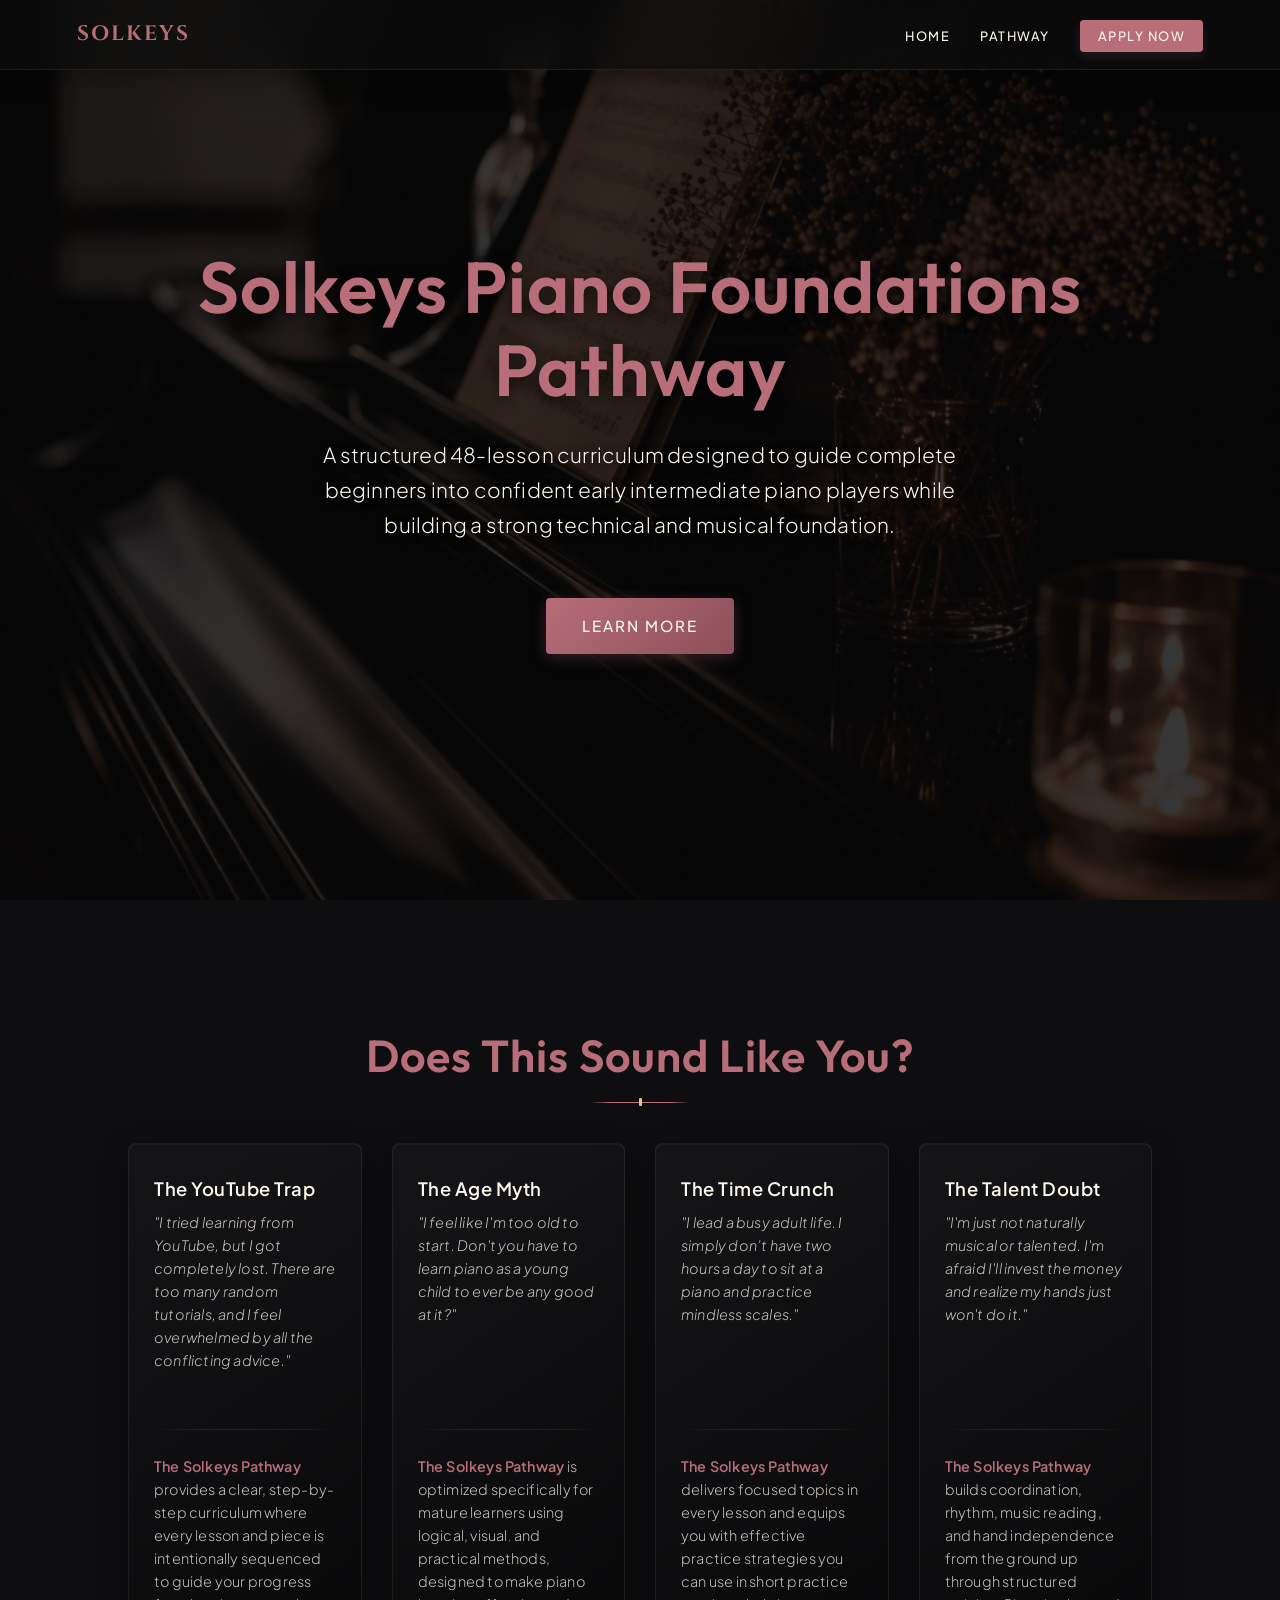
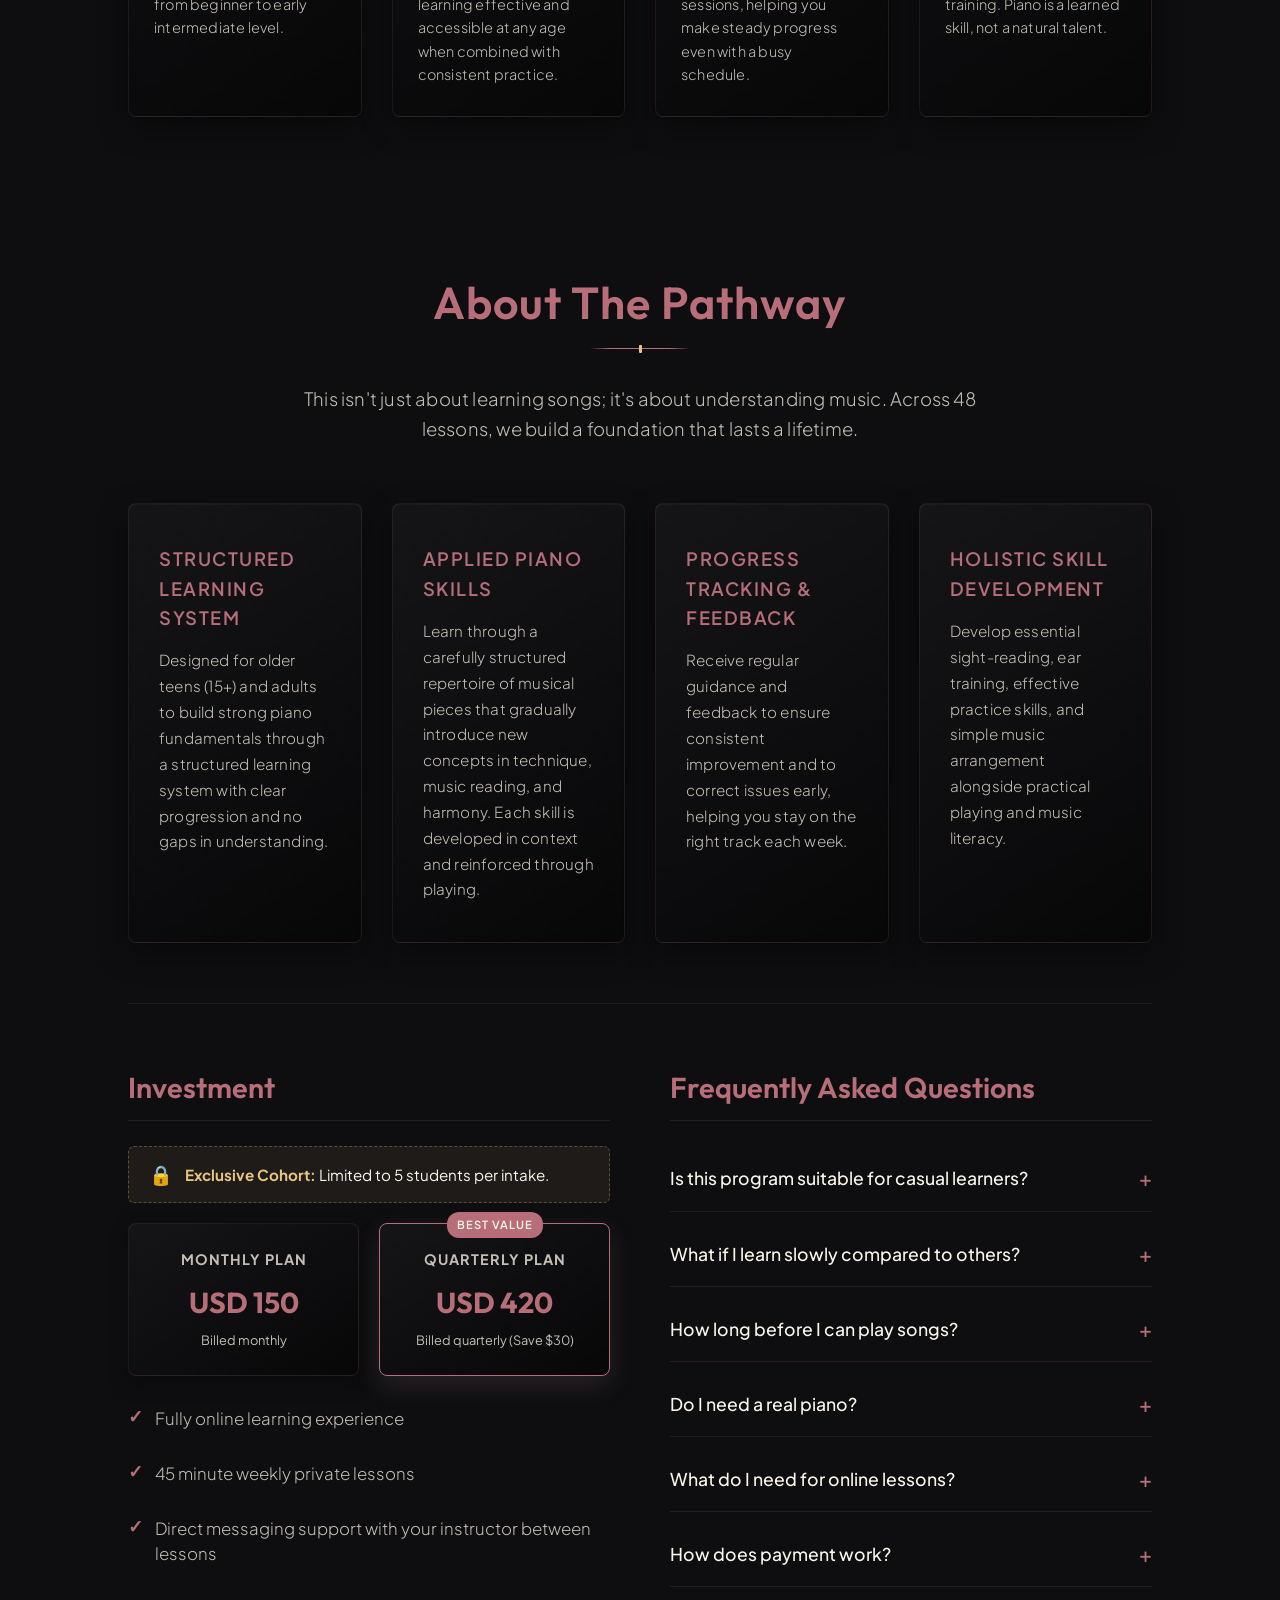
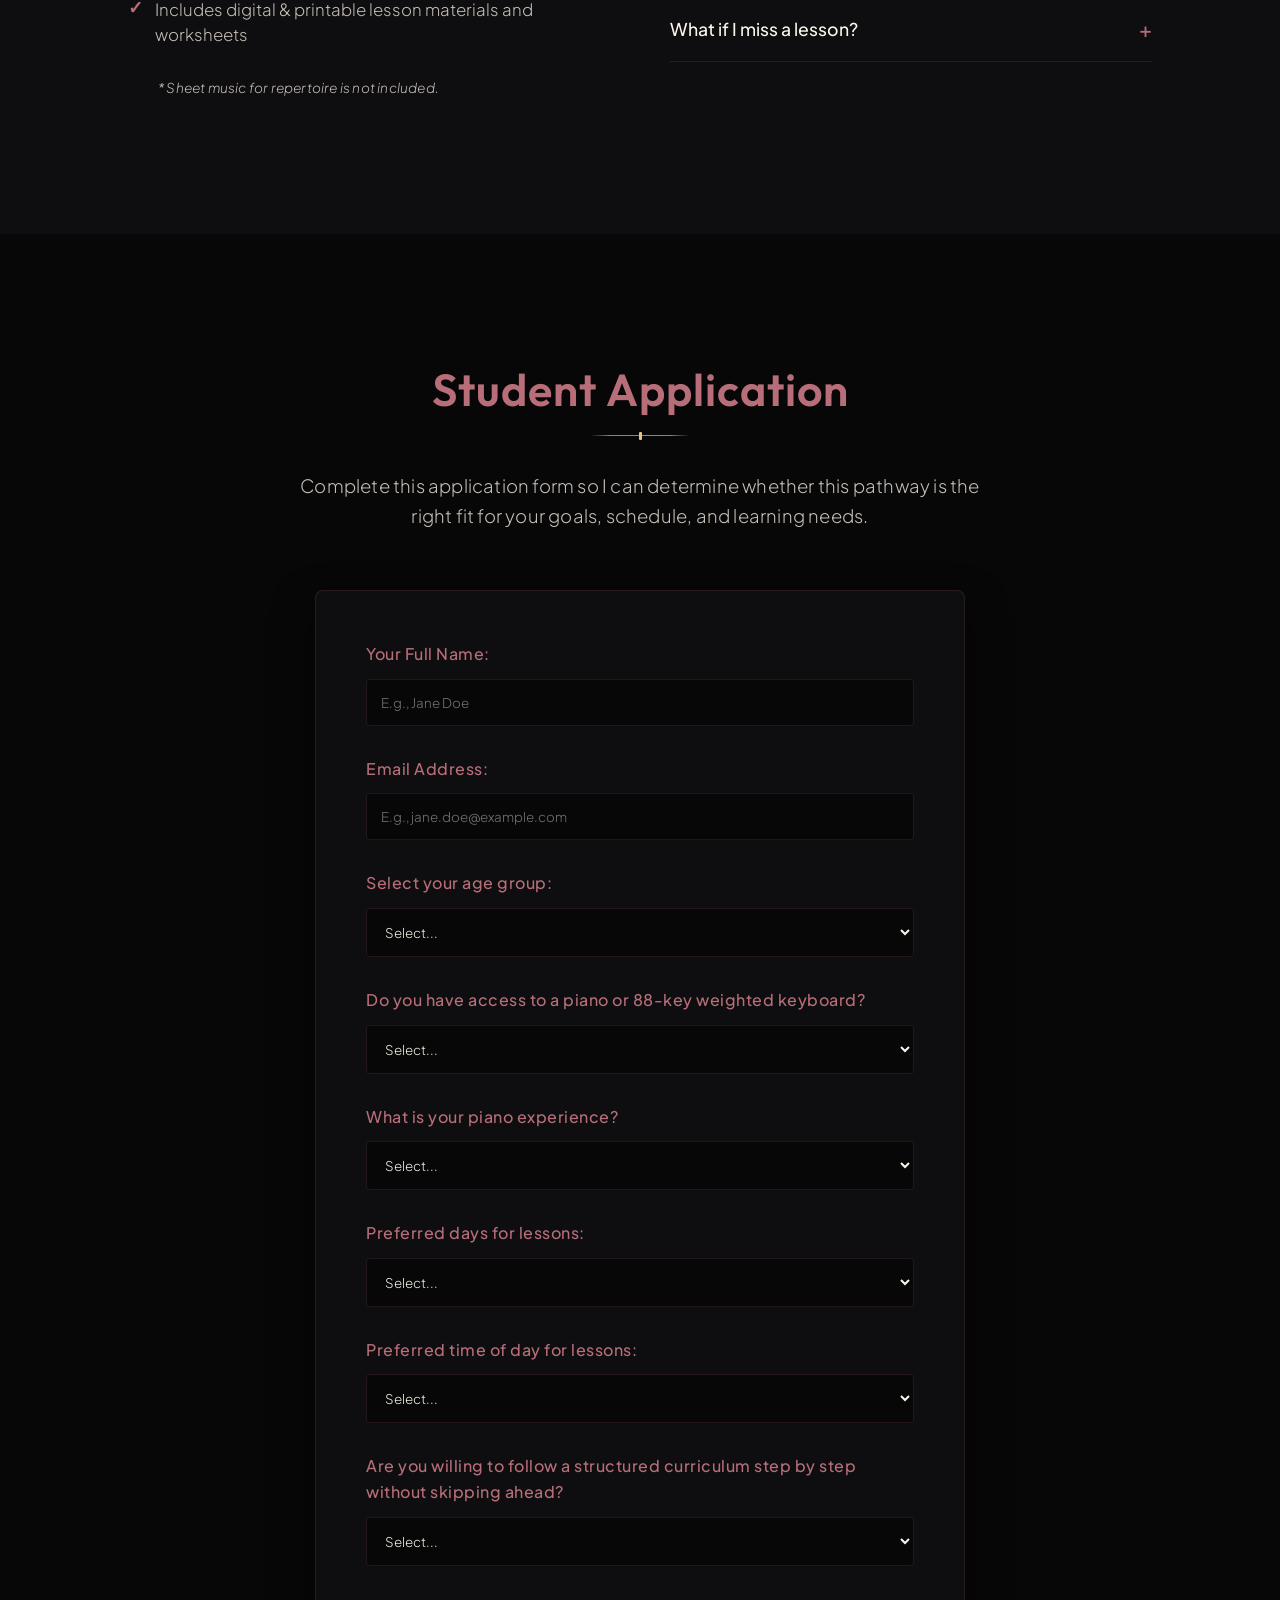
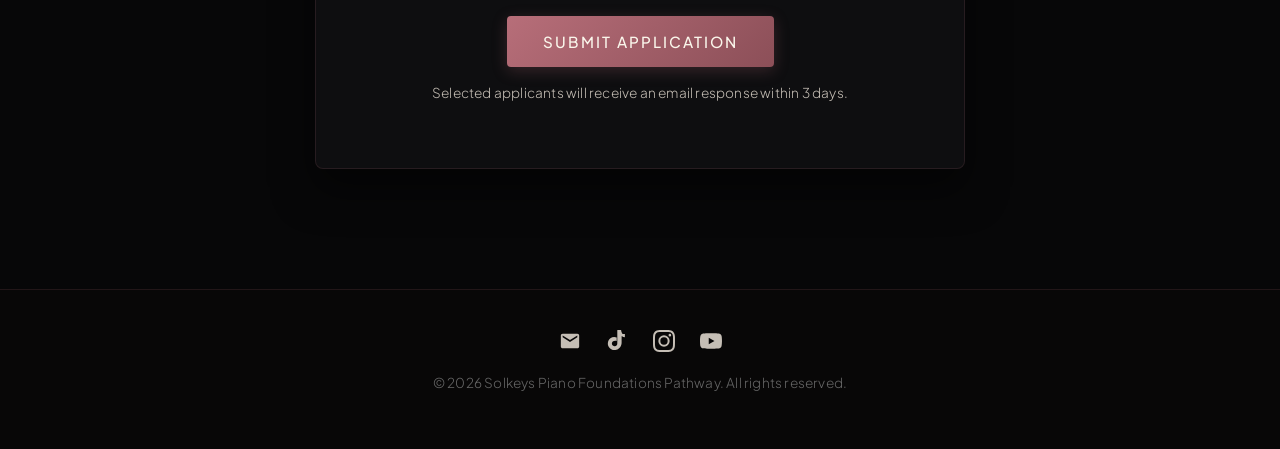
==== commit 780b8b61: "Review" ====
--- a/index.html
+++ b/index.html
@@ -44,64 +44,52 @@
         <h2>Does This Sound Like You?</h2>
         <div class="divider"></div>
 
-        <p
-            style="text-align: center; color: var(--text-muted); font-size: 0.9rem; margin-top: -15px; margin-bottom: 40px; font-style: italic;">
-            Hover or tap a card to reveal the solution</p>
-
         <div class="grid-container">
             <!-- Card 1 -->
-            <div class="flip-card">
-                <div class="flip-card-inner">
-                    <div class="flip-card-front">
-                        <h3>The YouTube Trap</h3>
-                        <p>"I tried learning from YouTube, but I got completely lost. There are too many random tutorials, and I feel overwhelmed by all the conflicting advice."</p>
-                    </div>
-                    <div class="flip-card-back">
-                        <h3>The Solkeys Pathway</h3>
-                        <p>provides a clear, step-by-step curriculum where every lesson and piece is intentionally sequenced to guide your progress from beginner to early intermediate level.</p>
-                    </div>
+            <div class="objection-card">
+                <div class="objection-problem">
+                    <h3>The YouTube Trap</h3>
+                    <p class="problem-text">"I tried learning from YouTube, but I got completely lost. There are too many random tutorials, and I feel overwhelmed by all the conflicting advice."</p>
+                </div>
+                <div class="objection-divider"></div>
+                <div class="objection-solution">
+                    <p class="solution-text"><strong>The Solkeys Pathway</strong> provides a clear, step-by-step curriculum where every lesson and piece is intentionally sequenced to guide your progress from beginner to early intermediate level.</p>
                 </div>
             </div>
 
             <!-- Card 2 -->
-            <div class="flip-card">
-                <div class="flip-card-inner">
-                    <div class="flip-card-front">
-                        <h3>The Age Myth</h3>
-                        <p>"I feel like I'm too old to start. Don't you have to learn piano as a young child to ever be any good at it?"</p>
-                    </div>
-                    <div class="flip-card-back">
-                        <h3>The Solkeys Pathway</h3>
-                        <p>is optimized specifically for mature learners using logical, visual, and practical methods, designed to make piano learning effective and accessible at any age when combined with consistent practice.</p>
-                    </div>
+            <div class="objection-card">
+                <div class="objection-problem">
+                    <h3>The Age Myth</h3>
+                    <p class="problem-text">"I feel like I'm too old to start. Don't you have to learn piano as a young child to ever be any good at it?"</p>
+                </div>
+                <div class="objection-divider"></div>
+                <div class="objection-solution">
+                    <p class="solution-text"><strong>The Solkeys Pathway</strong> is optimized specifically for mature learners using logical, visual, and practical methods, designed to make piano learning effective and accessible at any age when combined with consistent practice.</p>
                 </div>
             </div>
 
             <!-- Card 3 -->
-            <div class="flip-card">
-                <div class="flip-card-inner">
-                    <div class="flip-card-front">
-                        <h3>The Time Crunch</h3>
-                        <p>"I lead a busy adult life. I simply don’t have two hours a day to sit at a piano and practice mindless scales."</p>
-                    </div>
-                    <div class="flip-card-back">
-                        <h3>The Solkeys Pathway</h3>
-                        <p>delivers focused topics in every lesson and equips you with effective practice strategies you can use in short practice sessions, helping you make steady progress even with a busy schedule.</p>
-                    </div>
+            <div class="objection-card">
+                <div class="objection-problem">
+                    <h3>The Time Crunch</h3>
+                    <p class="problem-text">"I lead a busy adult life. I simply don’t have two hours a day to sit at a piano and practice mindless scales."</p>
+                </div>
+                <div class="objection-divider"></div>
+                <div class="objection-solution">
+                    <p class="solution-text"><strong>The Solkeys Pathway</strong> delivers focused topics in every lesson and equips you with effective practice strategies you can use in short practice sessions, helping you make steady progress even with a busy schedule.</p>
                 </div>
             </div>
 
             <!-- Card 4 -->
-            <div class="flip-card">
-                <div class="flip-card-inner">
-                    <div class="flip-card-front">
-                        <h3>The Talent Doubt</h3>
-                        <p>"I'm just not naturally musical or talented. I'm afraid I'll invest the money and realize my hands just won't do it."</p>
-                    </div>
-                    <div class="flip-card-back">
-                        <h3>The Solkeys Pathway</h3>
-                        <p>builds coordination, rhythm, music reading, and hand independence from the ground up through structured training. Piano is a learned skill, not a natural talent.</p>
-                    </div>
+            <div class="objection-card">
+                <div class="objection-problem">
+                    <h3>The Talent Doubt</h3>
+                    <p class="problem-text">"I'm just not naturally musical or talented. I'm afraid I'll invest the money and realize my hands just won't do it."</p>
+                </div>
+                <div class="objection-divider"></div>
+                <div class="objection-solution">
+                    <p class="solution-text"><strong>The Solkeys Pathway</strong> builds coordination, rhythm, music reading, and hand independence from the ground up through structured training. Piano is a learned skill, not a natural talent.</p>
                 </div>
             </div>
         </div>
@@ -118,34 +106,24 @@
         <!-- 12-Month Pathway Features Grid -->
         <div class="pathway-features">
             <div class="feature-card">
-                <h3>Efficient Learning System</h3>
-                <p>Designed for older teens (15+) and adults to build rock-solid piano fundamentals through a structured
-                    learning system with no gaps in under&shy;standing.</p>
+                <h3>Structured Learning System</h3>
+                <p>Designed for older teens (15+) and adults to build strong piano fundamentals through a structured learning system with clear progression and no gaps in understanding.</p>
             </div>
 
             <div class="feature-card">
-                <h3>Over 40 Songs</h3>
-                <p>You will learn to play a diverse repertoire of over 40 songs, keeping your practice exciting and
-                    practical. Each song is intentionally selected to introduce new skills and techniques, while helping
-                    you progressively build and reinforce them.</p>
+                <h3>Applied Piano Skills</h3>
+                <p>Learn through a carefully structured repertoire of musical pieces that gradually introduce new concepts in technique, music reading, and harmony. Each skill is developed in context and reinforced through playing.</p>
             </div>
 
             <div class="feature-card">
                 <h3>Progress Tracking & Feedback</h3>
-                <p>Never practice a mistake. Regular guidance and feedback ensure you stay on the right track every
-                    week.</p>
+                <p>Receive regular guidance and feedback to ensure consistent improvement and to correct issues early, helping you stay on the right track each week.</p>
             </div>
 
             <div class="feature-card">
                 <h3>Holistic Skill Development</h3>
                 <p>Develop essential sight-reading, ear training, effective practice skills, and simple music arrangement alongside practical
                     playing and music literacy.</p>
-            </div>
-
-            <div class="feature-card full-width-feature">
-                <h3>All Materials & Resources Provided</h3>
-                <p>No hidden costs. All materials, practice resources, and curated sheet music are provided across the
-                    48 lessons.</p>
             </div>
         </div>
 
@@ -185,7 +163,12 @@
                         <span class="icon-check">✓</span>
                         <span>Direct messaging support with your instructor between lessons</span>
                     </li>
+                    <li>
+                        <span class="icon-check">✓</span>
+                        <span>Includes digital & printable lesson materials and worksheets</span>
+                    </li>
                 </ul>
+                <p class="investment-note">* Sheet music for repertoire is not included.</p>
             </div>
             <div class="faq">
                 <h3>Frequently Asked Questions</h3>
@@ -200,16 +183,13 @@
                     <details class="faq-item">
                         <summary>What if I learn slowly compared to others?</summary>
                         <div class="faq-answer">
-                            <p>The curriculum is flexible and adapts to your pace. You are not compared to other
-                                students.</p>
+                            <p>The curriculum follows a structured pathway, but your pace is flexible. You progress at a speed that matches your individual development.</p>
                         </div>
                     </details>
                     <details class="faq-item">
                         <summary>How long before I can play songs?</summary>
                         <div class="faq-answer">
-                            <p>You’ll start playing simple songs from your very first lesson. As you progress, the songs
-                                gradually increase in difficulty, introducing new techniques and skills step by step.
-                            </p>
+                            <p>You can expect to start playing simple pieces within the first month. As you continue, you will gradually take on more challenging pieces as your skills develop.</p>
                         </div>
                     </details>
                     <details class="faq-item">
@@ -229,7 +209,7 @@
                     <details class="faq-item">
                         <summary>How does payment work?</summary>
                         <div class="faq-answer">
-                            <p>Payment is made monthly or quarterly before lessons begin.</p>
+                            <p>Payment is billed in advance on a monthly basis, following a 4-week lesson cycle. Payment details will be provided after your application is accepted.</p>
                         </div>
                     </details>
                     <details class="faq-item">
@@ -263,43 +243,6 @@
             </div>
 
             <div class="form-group">
-                <label for="student-timezone">Your Timezone:</label>
-                <select id="student-timezone" required>
-                    <option value="">Select Timezone...</option>
-                    <option value="GMT-12:00">GMT -12:00 (International Date Line West)</option>
-                    <option value="GMT-11:00">GMT -11:00 (Samoa, Midway)</option>
-                    <option value="GMT-10:00">GMT -10:00 (Hawaii, Honolulu)</option>
-                    <option value="GMT-09:00">GMT -09:00 (Alaska, Anchorage)</option>
-                    <option value="GMT-08:00">GMT -08:00 (Pacific Time - US & Canada)</option>
-                    <option value="GMT-07:00">GMT -07:00 (Mountain Time - US & Canada)</option>
-                    <option value="GMT-06:00">GMT -06:00 (Central Time - US & Canada)</option>
-                    <option value="GMT-05:00">GMT -05:00 (Eastern Time - US & Canada)</option>
-                    <option value="GMT-04:00">GMT -04:00 (Atlantic Time - Canada)</option>
-                    <option value="GMT-03:00">GMT -03:00 (Brazil, Argentina, Greenland)</option>
-                    <option value="GMT-02:00">GMT -02:00 (Mid-Atlantic)</option>
-                    <option value="GMT-01:00">GMT -01:00 (Azores, Cape Verde)</option>
-                    <option value="GMT+00:00">GMT +00:00 (Greenwich Mean Time - London, Lisbon)</option>
-                    <option value="GMT+01:00">GMT +01:00 (Central European Time - Paris, Berlin, Rome)</option>
-                    <option value="GMT+02:00">GMT +02:00 (Eastern European Time - Athens, Cairo, Johannesburg)</option>
-                    <option value="GMT+03:00">GMT +03:00 (Moscow, Baghdad, Nairobi)</option>
-                    <option value="GMT+04:00">GMT +04:00 (Gulf Standard Time - Dubai, Baku)</option>
-                    <option value="GMT+05:00">GMT +05:00 (Karachi, Tashkent)</option>
-                    <option value="GMT+05:30">GMT +05:30 (India Standard Time - New Delhi, Mumbai)</option>
-                    <option value="GMT+06:00">GMT +06:00 (Dhaka, Almaty)</option>
-                    <option value="GMT+07:00">GMT +07:00 (Indochina Time - Bangkok, Jakarta)</option>
-                    <option value="GMT+08:00">GMT +08:00 (Singapore Standard Time - Singapore, Beijing, Perth)</option>
-                    <option value="GMT+09:00">GMT +09:00 (Japan/Korea Standard Time - Tokyo, Seoul)</option>
-                    <option value="GMT+09:30">GMT +09:30 (Australian Central Time - Adelaide, Darwin)</option>
-                    <option value="GMT+10:00">GMT +10:00 (Australian Eastern Time - Sydney, Melbourne, Brisbane)
-                    </option>
-                    <option value="GMT+11:00">GMT +11:00 (Solomon Islands, Vladivostok)</option>
-                    <option value="GMT+12:00">GMT +12:00 (New Zealand Standard Time - Auckland, Fiji)</option>
-                    <option value="GMT+13:00">GMT +13:00 (Tonga, Samoa)</option>
-                    <option value="GMT+14:00">GMT +14:00 (Line Islands)</option>
-                </select>
-            </div>
-
-            <div class="form-group">
                 <label>Select your age group:</label>
                 <select required>
                     <option value="">Select...</option>
@@ -310,7 +253,7 @@
             </div>
 
             <div class="form-group">
-                <label>Do you have access to an acoustic piano or an 88-key weighted digital keyboard?</label>
+                <label>Do you have access to a piano or 88-key weighted keyboard?</label>
                 <select required>
                     <option value="">Select...</option>
                     <option value="yes">Yes</option>
@@ -326,16 +269,6 @@
                     <option value="never">I have never played piano before</option>
                     <option value="self-taught">I have tried a little/self-taught basics</option>
                     <option value="years-ago">I learned a bit years ago</option>
-                </select>
-            </div>
-
-            <div class="form-group">
-                <label>What best describes your current schedule?</label>
-                <select required>
-                    <option value="">Select...</option>
-                    <option value="working">I am working</option>
-                    <option value="studying">I am studying</option>
-                    <option value="flexible">I have a flexible/irregular schedule</option>
                 </select>
             </div>
 
@@ -361,41 +294,12 @@
             </div>
 
             <div class="form-group">
-                <label>How often can you realistically practice each week?</label>
-                <select required>
-                    <option value="">Select...</option>
-                    <option value="1-2">1 – 2 days</option>
-                    <option value="3-4">3 – 4 days</option>
-                    <option value="5+">5+ days</option>
-                </select>
-            </div>
-
-            <div class="form-group">
                 <label>Are you willing to follow a structured curriculum step by step without skipping ahead?</label>
                 <select required>
                     <option value="">Select...</option>
                     <option value="yes">Yes</option>
                     <option value="no">No</option>
                 </select>
-            </div>
-
-            <div class="form-group">
-                <label>What is your main goal in learning piano?</label>
-                <select required>
-                    <option value="">Select...</option>
-                    <option value="songs">Play my favorite songs</option>
-                    <option value="relax">Relax and relieve stress</option>
-                    <option value="skill">Learn a new, rewarding skill</option>
-                    <option value="resume">Resume a childhood interest</option>
-                    <option value="other">Other</option>
-                </select>
-            </div>
-
-            <div class="form-group">
-                <label>Why do you want to start learning piano now?</label>
-                <textarea rows="4"
-                    placeholder="E.g., I finally have some free time, it's a lifelong dream I want to fulfill, etc."
-                    required></textarea>
             </div>
 
             <div style="text-align: center;">
@@ -456,30 +360,6 @@
             });
         });
 
-        // Auto-detect timezone and select it in the dropdown
-        const timezoneSelect = document.getElementById('student-timezone');
-        if (timezoneSelect) {
-            const offsetMinutes = new Date().getTimezoneOffset();
-            const offsetHours = Math.abs(Math.floor(offsetMinutes / 60));
-            const offsetMinsRemainder = Math.abs(offsetMinutes % 60);
-            const sign = offsetMinutes <= 0 ? '+' : '-';
-
-            const formattedHours = String(offsetHours).padStart(2, '0');
-            const formattedMins = String(offsetMinsRemainder).padStart(2, '0');
-            const detectedValue = `GMT${sign}${formattedHours}:${formattedMins}`;
-
-            const matchedOption = Array.from(timezoneSelect.options).find(opt => opt.value === detectedValue);
-            if (matchedOption) {
-                timezoneSelect.value = detectedValue;
-            } else {
-                const roughDetectedValue = `GMT${sign}${formattedHours}`;
-                const roughMatchedOption = Array.from(timezoneSelect.options).find(opt => opt.value.startsWith(roughDetectedValue));
-                if (roughMatchedOption) {
-                    timezoneSelect.value = roughMatchedOption.value;
-                }
-            }
-        }
-
         // Handle quiz form submission
         const quizForm = document.querySelector('.quiz-form');
         if (quizForm) {
--- a/style.css
+++ b/style.css
@@ -297,100 +297,76 @@
 
 .grid-container {
     display: grid;
-    grid-template-columns: repeat(auto-fit, minmax(260px, 1fr));
+    grid-template-columns: repeat(4, 1fr);
     gap: 30px;
     margin-bottom: 30px;
     margin-top: 40px;
 }
 
-.flip-card {
-    background-color: transparent;
-    perspective: 1000px;
-    height: 280px;
-}
-
-.flip-card-inner {
-    position: relative;
-    width: 100%;
-    height: 100%;
-    text-align: left;
-    transition: transform 0.6s cubic-bezier(0.4, 0, 0.2, 1);
-    transform-style: preserve-3d;
-}
-
-.flip-card:hover .flip-card-inner {
-    transform: rotateY(180deg);
-}
-
-.flip-card-front, .flip-card-back {
-    position: absolute;
-    width: 100%;
-    height: 100%;
-    -webkit-backface-visibility: hidden;
-    backface-visibility: hidden;
-    border-radius: 6px;
-    padding: 35px 25px;
-    box-shadow: 0 10px 30px rgba(0, 0, 0, 0.5), inset 0 1px 0 rgba(255, 255, 255, 0.05);
-}
-
-.flip-card-front {
+.objection-card {
     background: linear-gradient(145deg, var(--bg-card) 0%, var(--bg-dark) 100%);
-    border-left: 2px solid var(--rose-gold);
-    color: var(--text-main);
+    border: 1px solid var(--border-color);
+    border-radius: 8px;
+    padding: 30px 25px;
+    box-shadow: 0 10px 30px rgba(0, 0, 0, 0.4), inset 0 1px 0 rgba(255, 255, 255, 0.03);
+    transition: all 0.4s cubic-bezier(0.165, 0.84, 0.44, 1);
+    display: grid;
+    grid-template-rows: 1fr auto 1fr;
+    gap: 20px;
+}
+
+.objection-card:hover {
+    border-color: rgba(197, 143, 151, 0.4);
+    transform: translateY(-5px);
+    box-shadow: 0 15px 40px rgba(197, 143, 151, 0.08), 0 10px 30px rgba(0, 0, 0, 0.4);
+}
+
+.objection-problem, .objection-solution {
     display: flex;
     flex-direction: column;
-    justify-content: center;
-}
-
-.flip-card-front h3 {
+}
+
+.objection-card h3 {
     font-family: var(--font-body);
     font-size: 1.15rem;
-    margin-bottom: 12px;
+    margin-bottom: 8px;
     color: var(--text-main);
     font-weight: 600;
     letter-spacing: 0.5px;
 }
 
-.flip-card-front p {
+.problem-text {
     font-style: italic;
     color: var(--text-muted);
-    font-size: 0.95rem;
+    font-size: 0.9rem;
     line-height: 1.6;
     font-weight: 300;
     margin-bottom: 0;
 }
 
-.flip-card-back {
-    background: linear-gradient(145deg, #161012 0%, var(--bg-dark) 100%);
-    border-right: 2px solid var(--rose-gold-hover);
-    color: var(--text-main);
-    transform: rotateY(180deg);
-    display: flex;
-    flex-direction: column;
-    justify-content: center;
-}
-
-.flip-card-back h3 {
-    font-family: var(--font-body);
-    font-size: 1.15rem;
-    margin-bottom: 12px;
-    color: var(--rose-gold);
-    font-weight: 600;
-    letter-spacing: 0.5px;
-}
-
-.flip-card-back p {
-    color: var(--text-muted);
-    font-size: 0.92rem;
+.solution-text {
+    color: var(--text-muted);
+    font-size: 0.9rem;
     line-height: 1.6;
     font-weight: 300;
     margin-bottom: 0;
 }
 
+.solution-text strong {
+    color: var(--rose-gold);
+    font-weight: 600;
+}
+
+.objection-divider {
+    height: 1px;
+    background: linear-gradient(90deg, transparent, var(--border-color) 20%, var(--border-color) 80%, transparent);
+    margin: 5px 0;
+}
+
 /* --- Pathway Section & Features Grid --- */
 .pathway-features {
     display: grid;
-    grid-template-columns: repeat(auto-fit, minmax(280px, 1fr));
+    grid-template-columns: repeat(4, 1fr);
     gap: 30px;
     margin-bottom: 60px;
 }
@@ -587,6 +563,14 @@
     margin-top: 2px;
 }
 
+.investment-note {
+    font-size: 0.85rem;
+    color: var(--text-muted);
+    font-style: italic;
+    margin-top: 15px;
+    padding-left: 30px;
+}
+
 .faq-list {
     display: flex;
     flex-direction: column;
@@ -828,8 +812,20 @@
     transform: translateY(-3px);
 }
 
+@media (max-width: 1200px) {
+    .grid-container,
+    .pathway-features {
+        grid-template-columns: repeat(2, 1fr);
+    }
+}
+
 /* --- Responsive Media Queries --- */
 @media (max-width: 768px) {
+
+    .grid-container,
+    .pathway-features {
+        grid-template-columns: 1fr;
+    }
 
     /* Mobile Navigation Drawer */
     .menu-toggle {
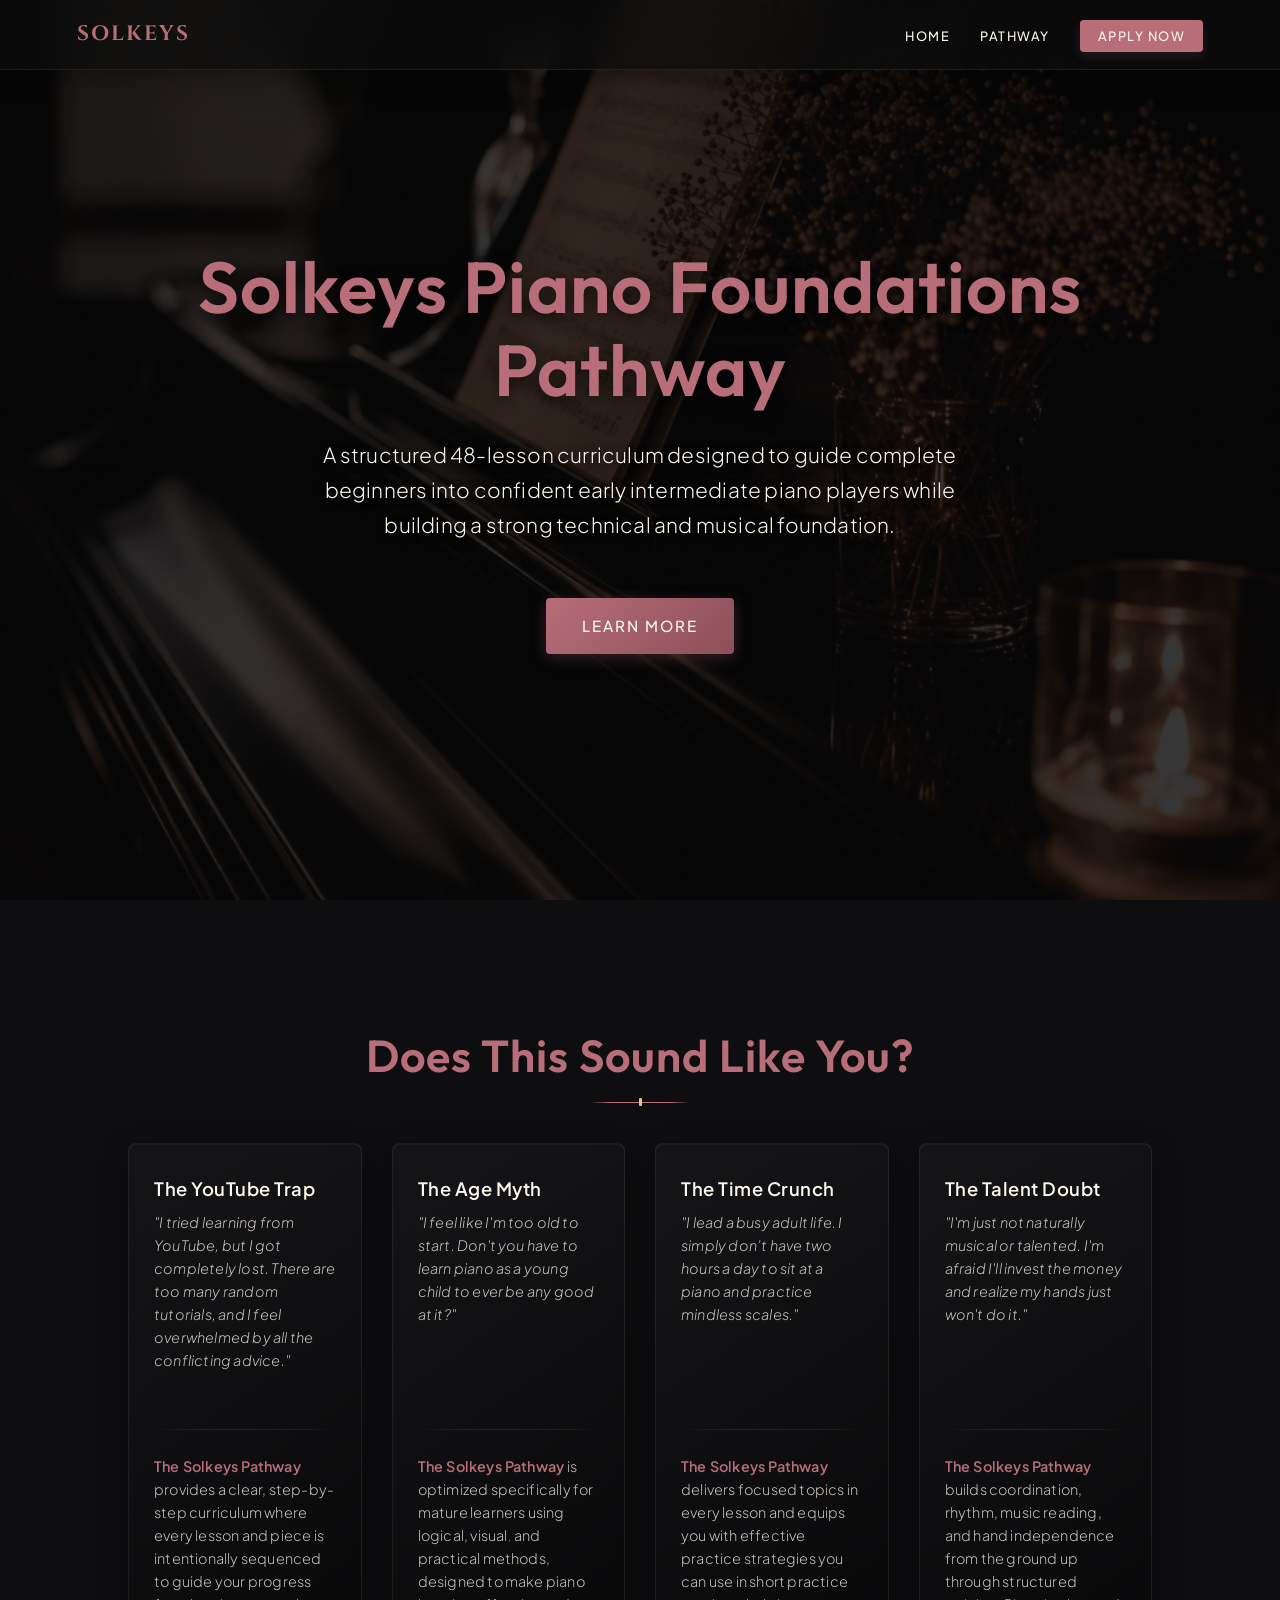
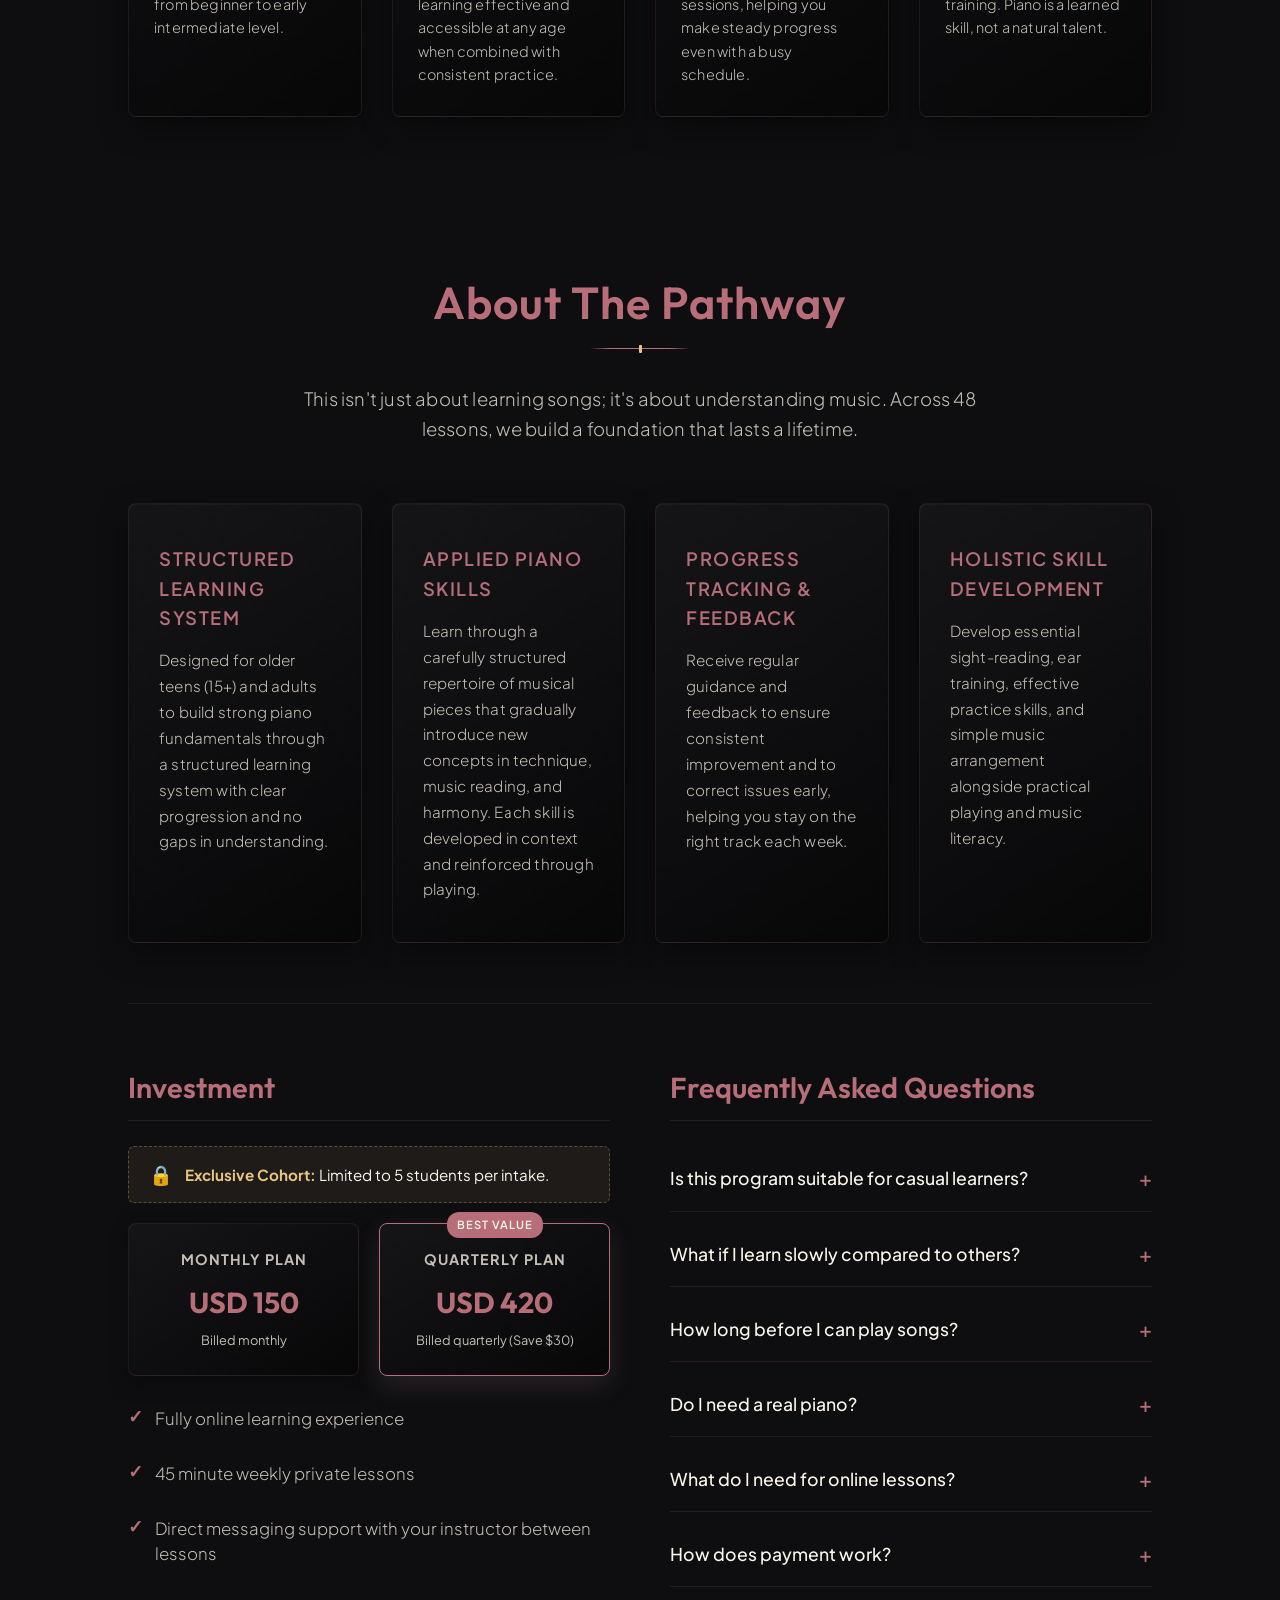
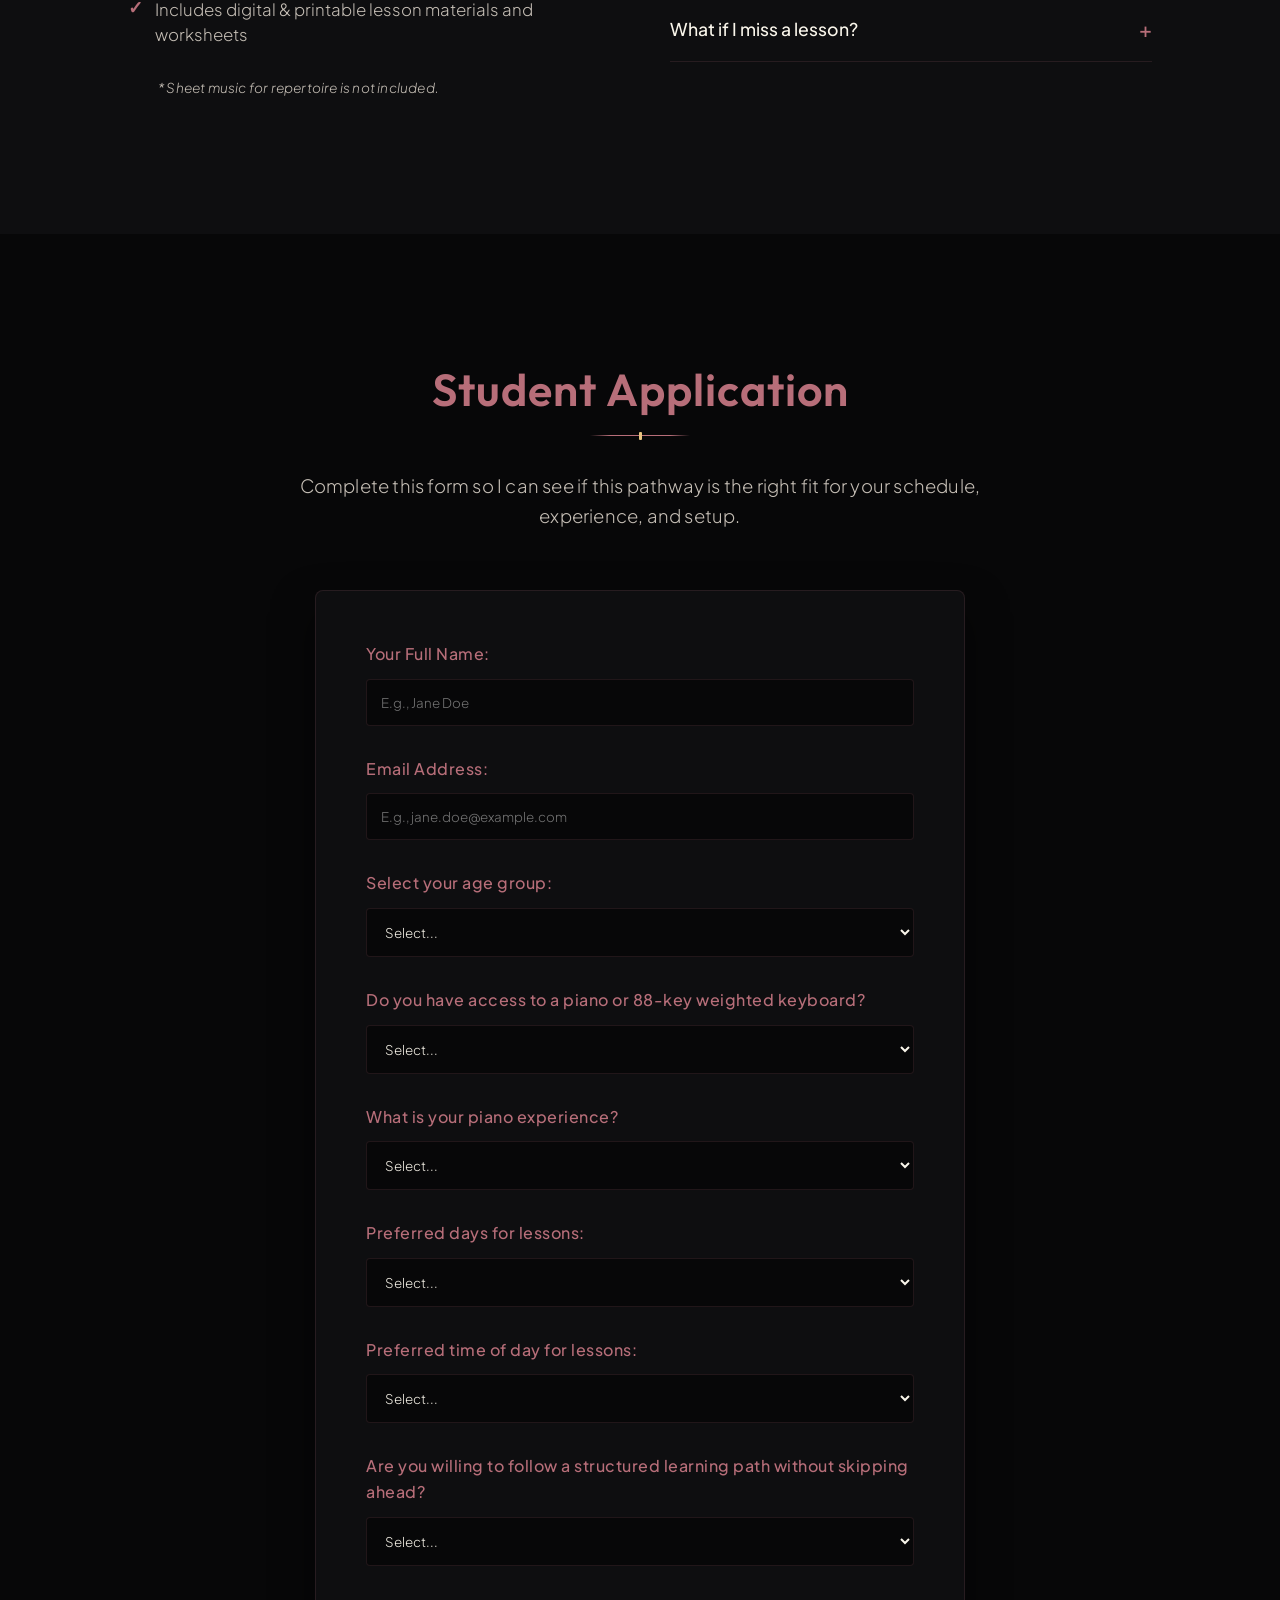
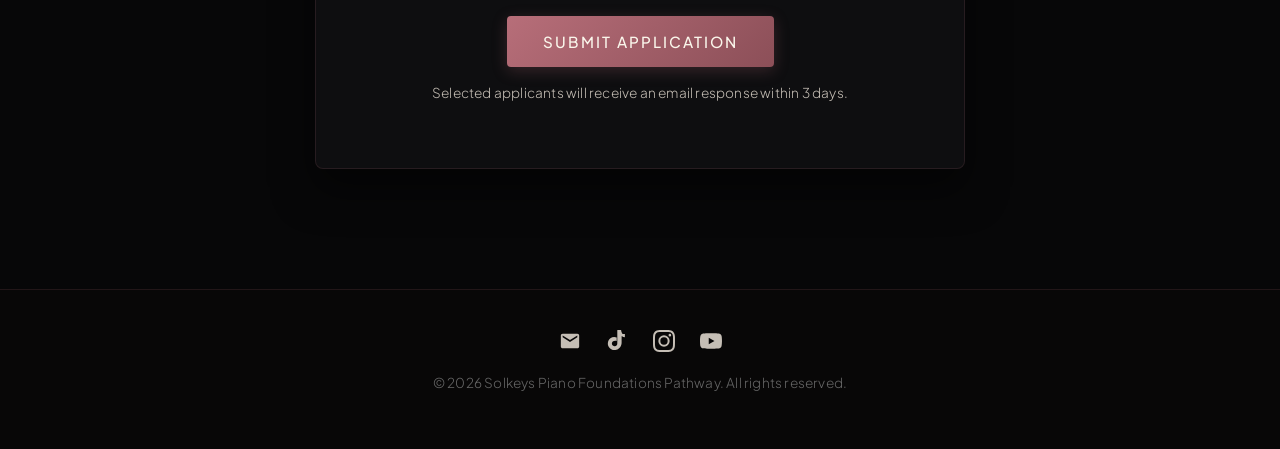
==== commit 57efd778: "Revision 1" ====
--- a/index.html
+++ b/index.html
@@ -228,8 +228,7 @@
         <h2>Student Application</h2>
         <div class="divider"></div>
 
-        <p class="section-intro">Complete this application form so I can determine whether this pathway is the right fit
-            for your goals, schedule, and learning needs.</p>
+        <p class="section-intro">Complete this form so I can see if this pathway is the right fit for your schedule, experience, and setup.</p>
 
         <form class="quiz-form" action="#quiz" method="POST">
             <div class="form-group">
@@ -294,7 +293,7 @@
             </div>
 
             <div class="form-group">
-                <label>Are you willing to follow a structured curriculum step by step without skipping ahead?</label>
+                <label>Are you willing to follow a structured learning path without skipping ahead?</label>
                 <select required>
                     <option value="">Select...</option>
                     <option value="yes">Yes</option>
